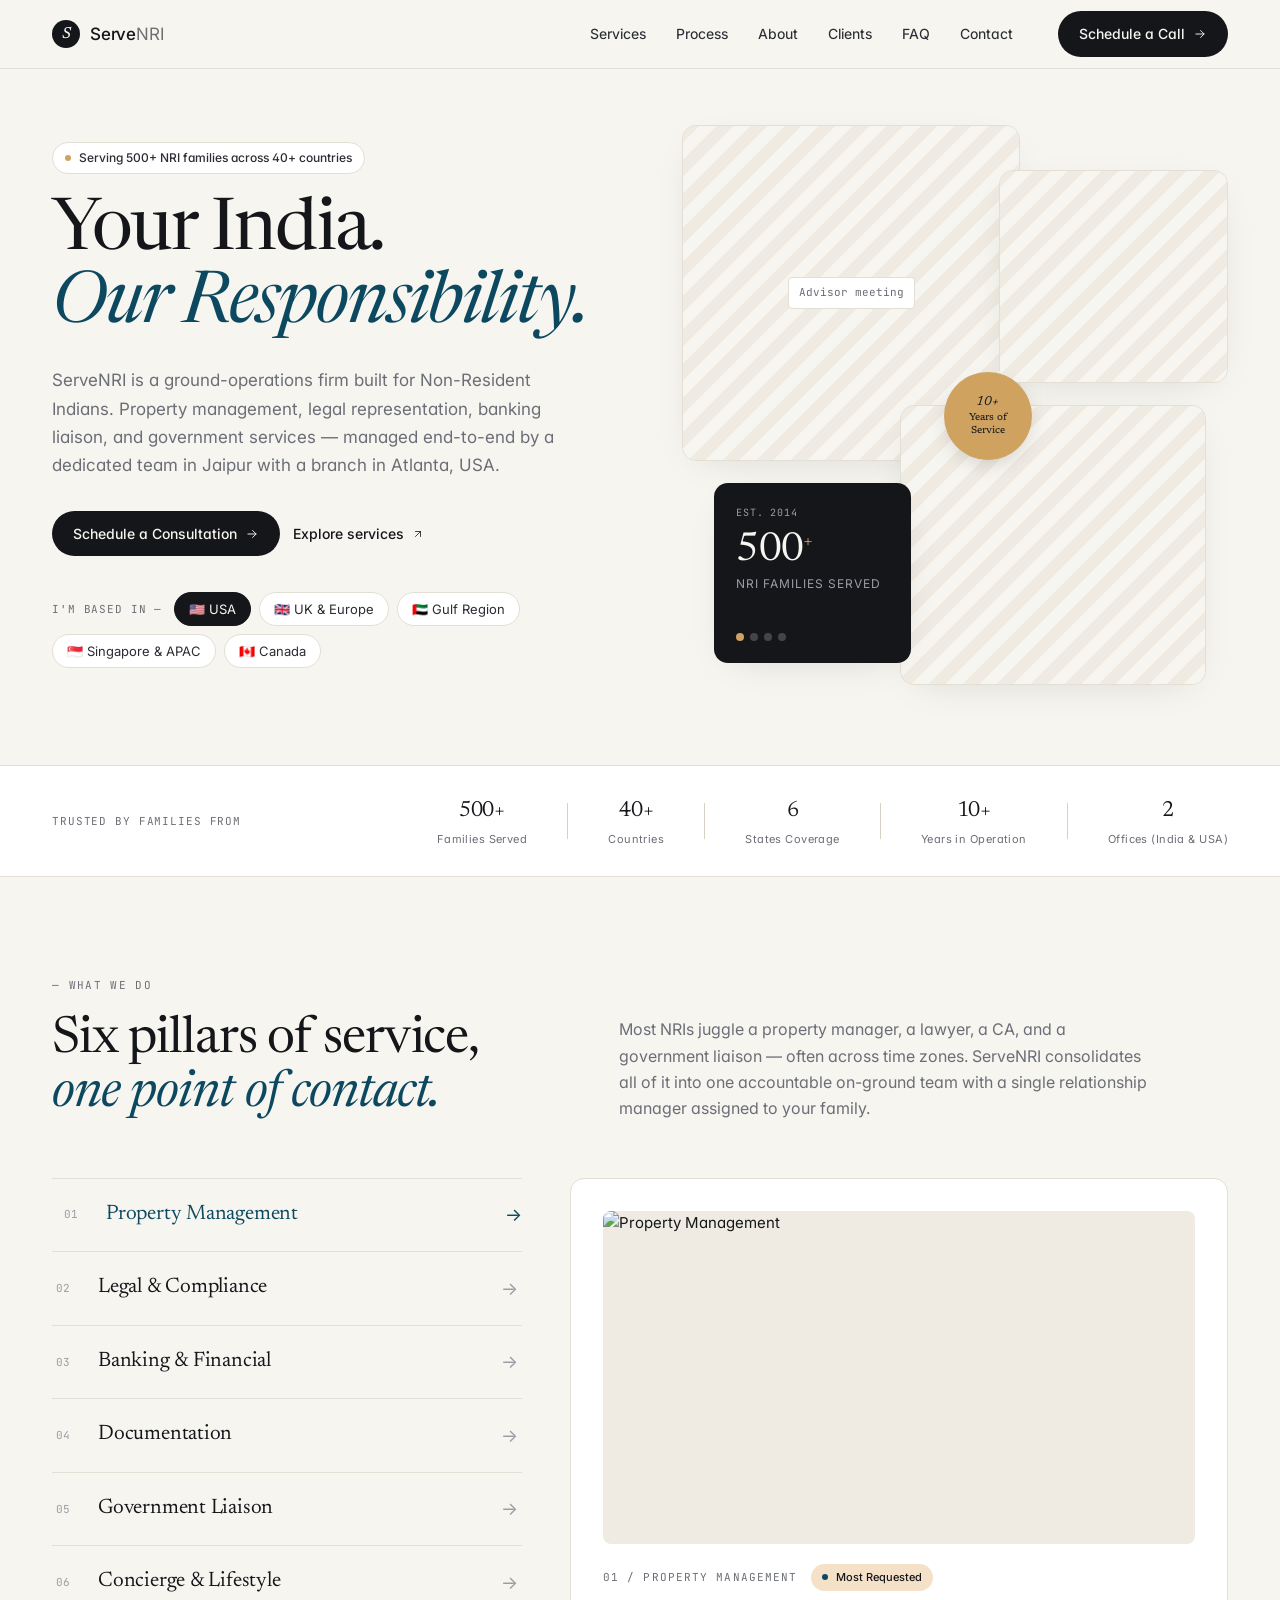
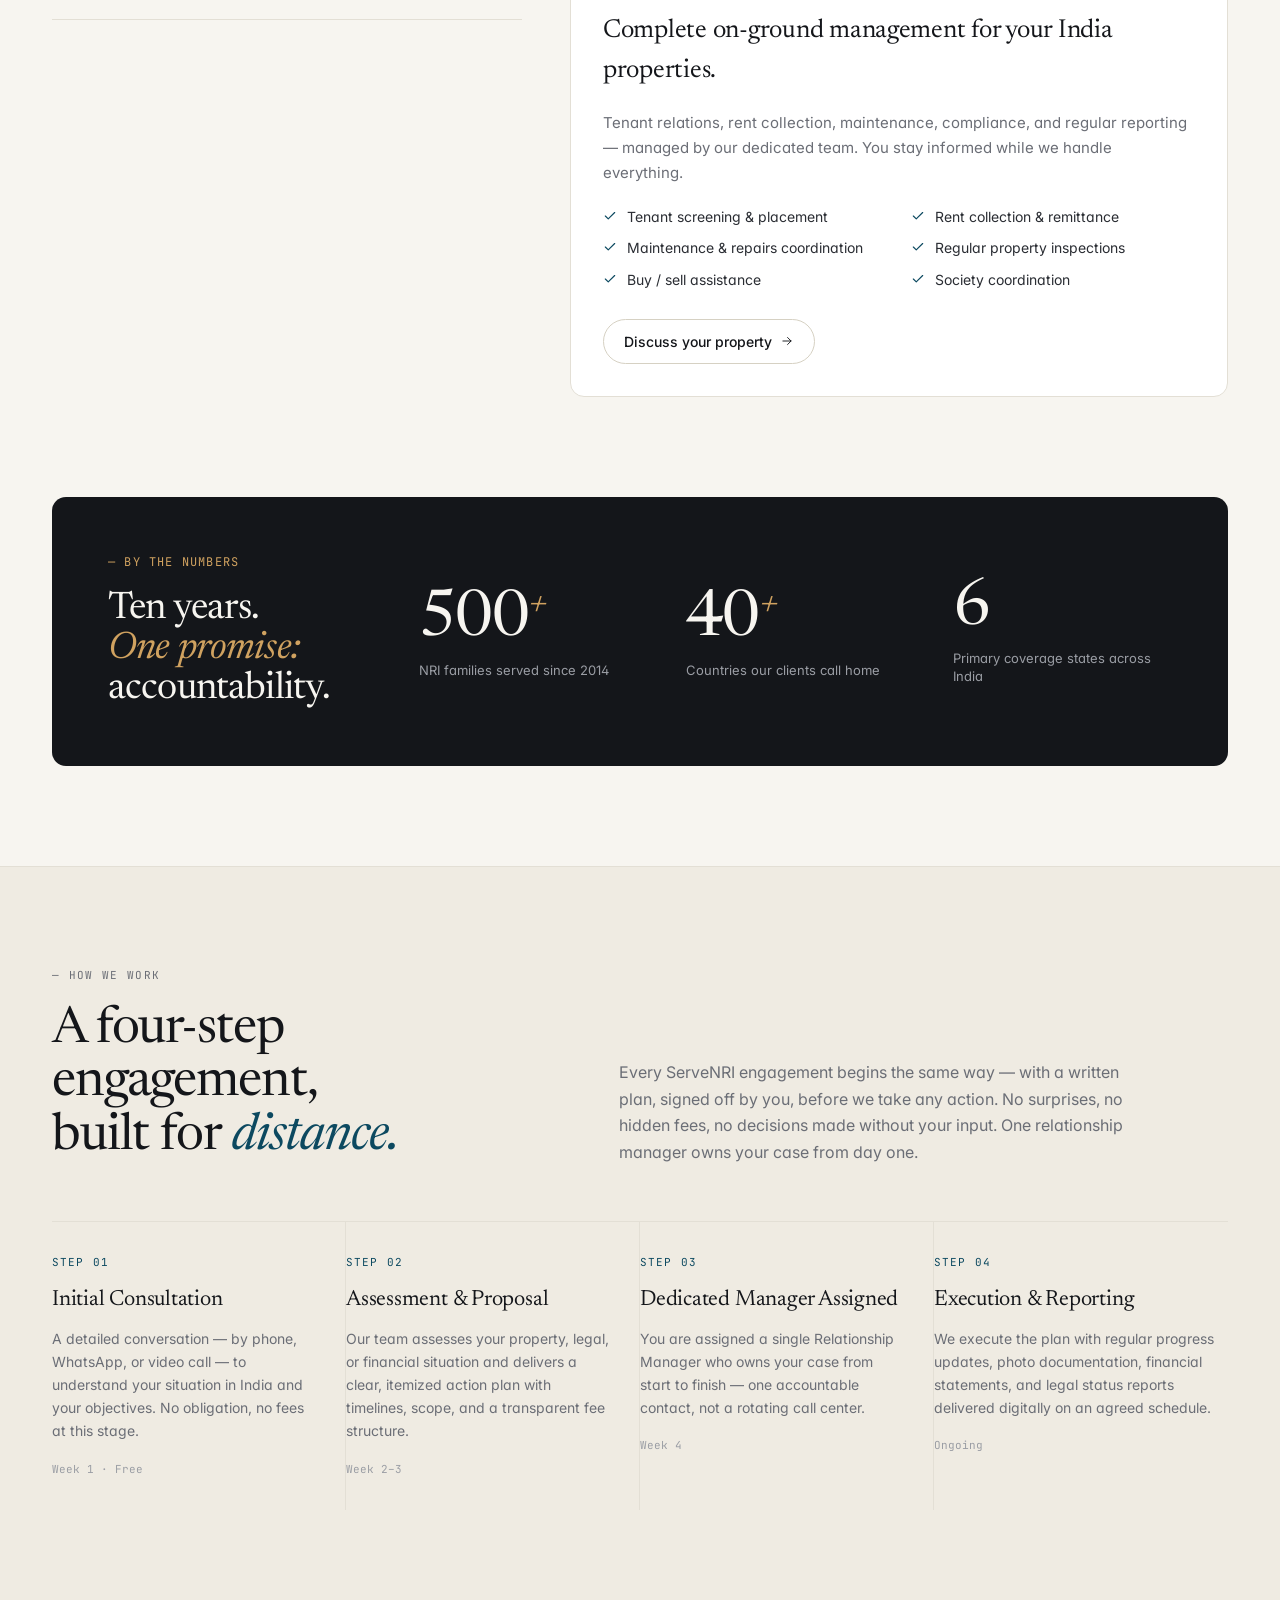
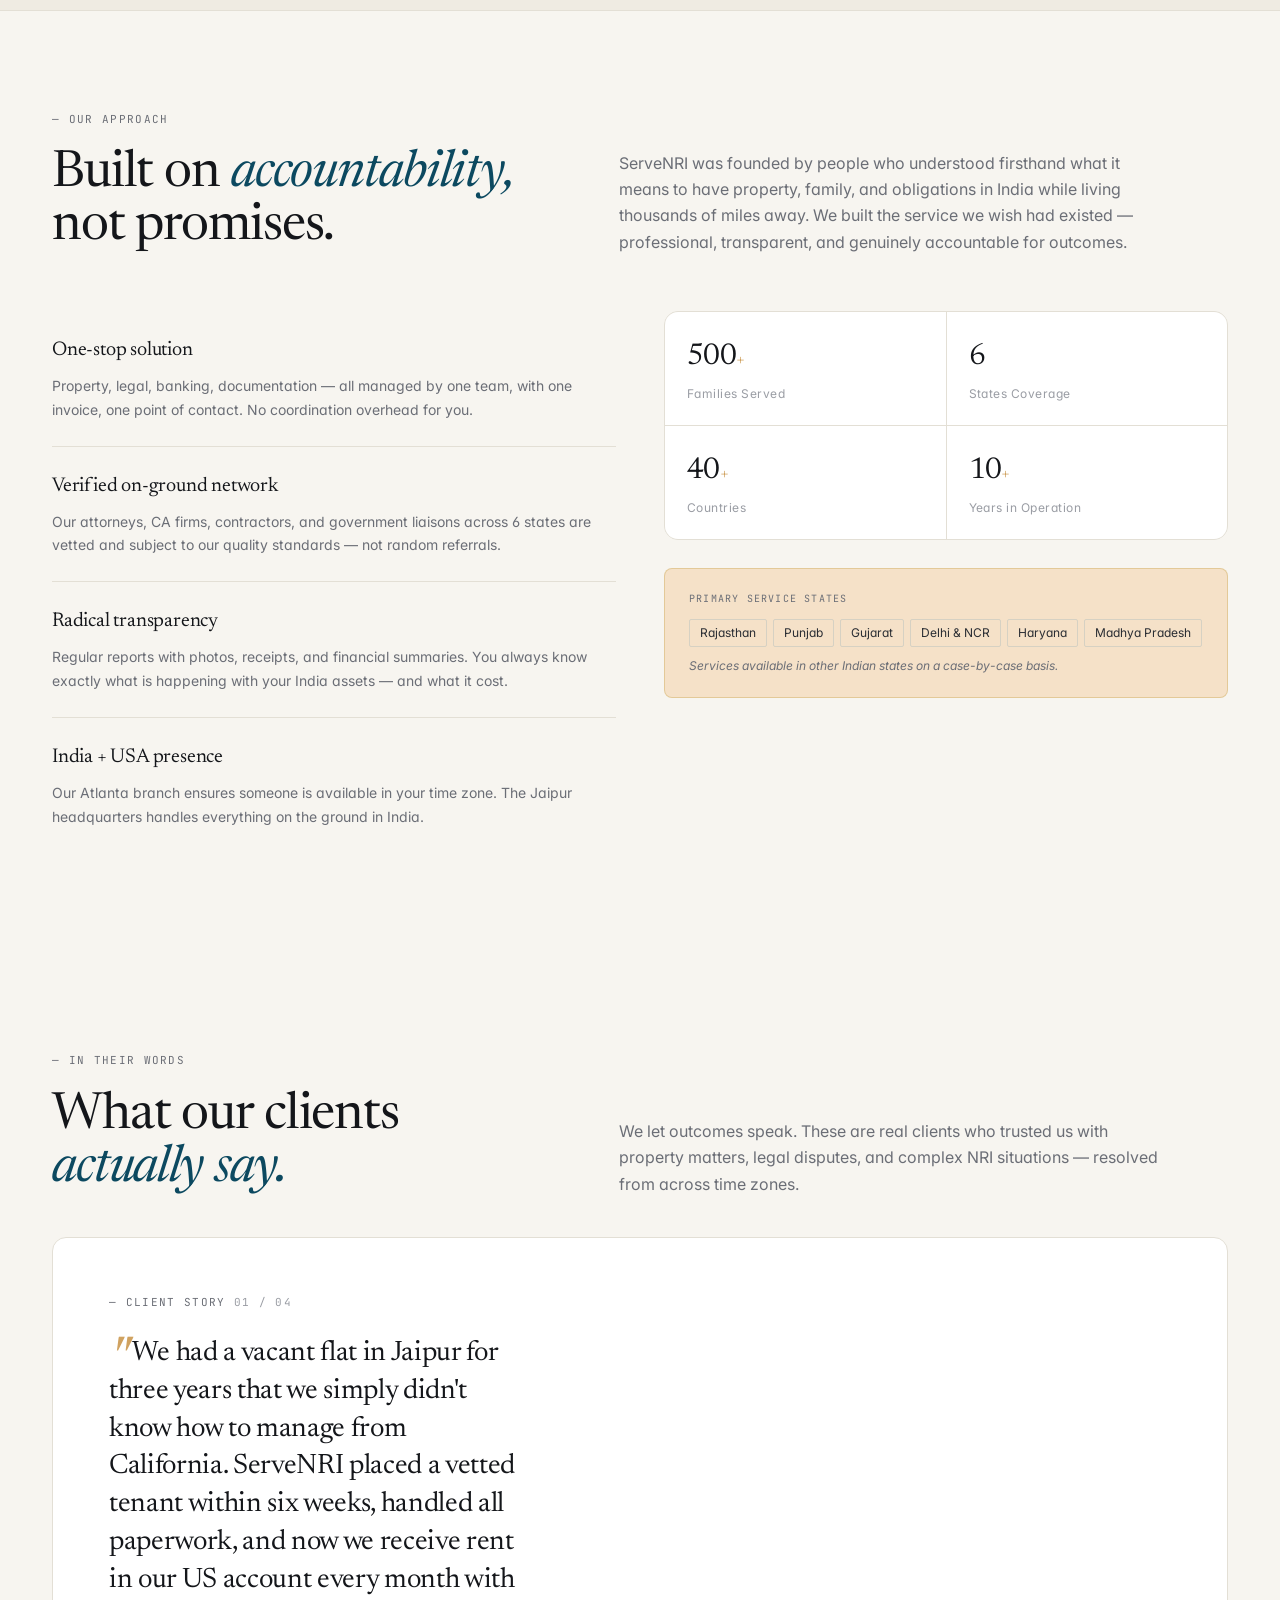
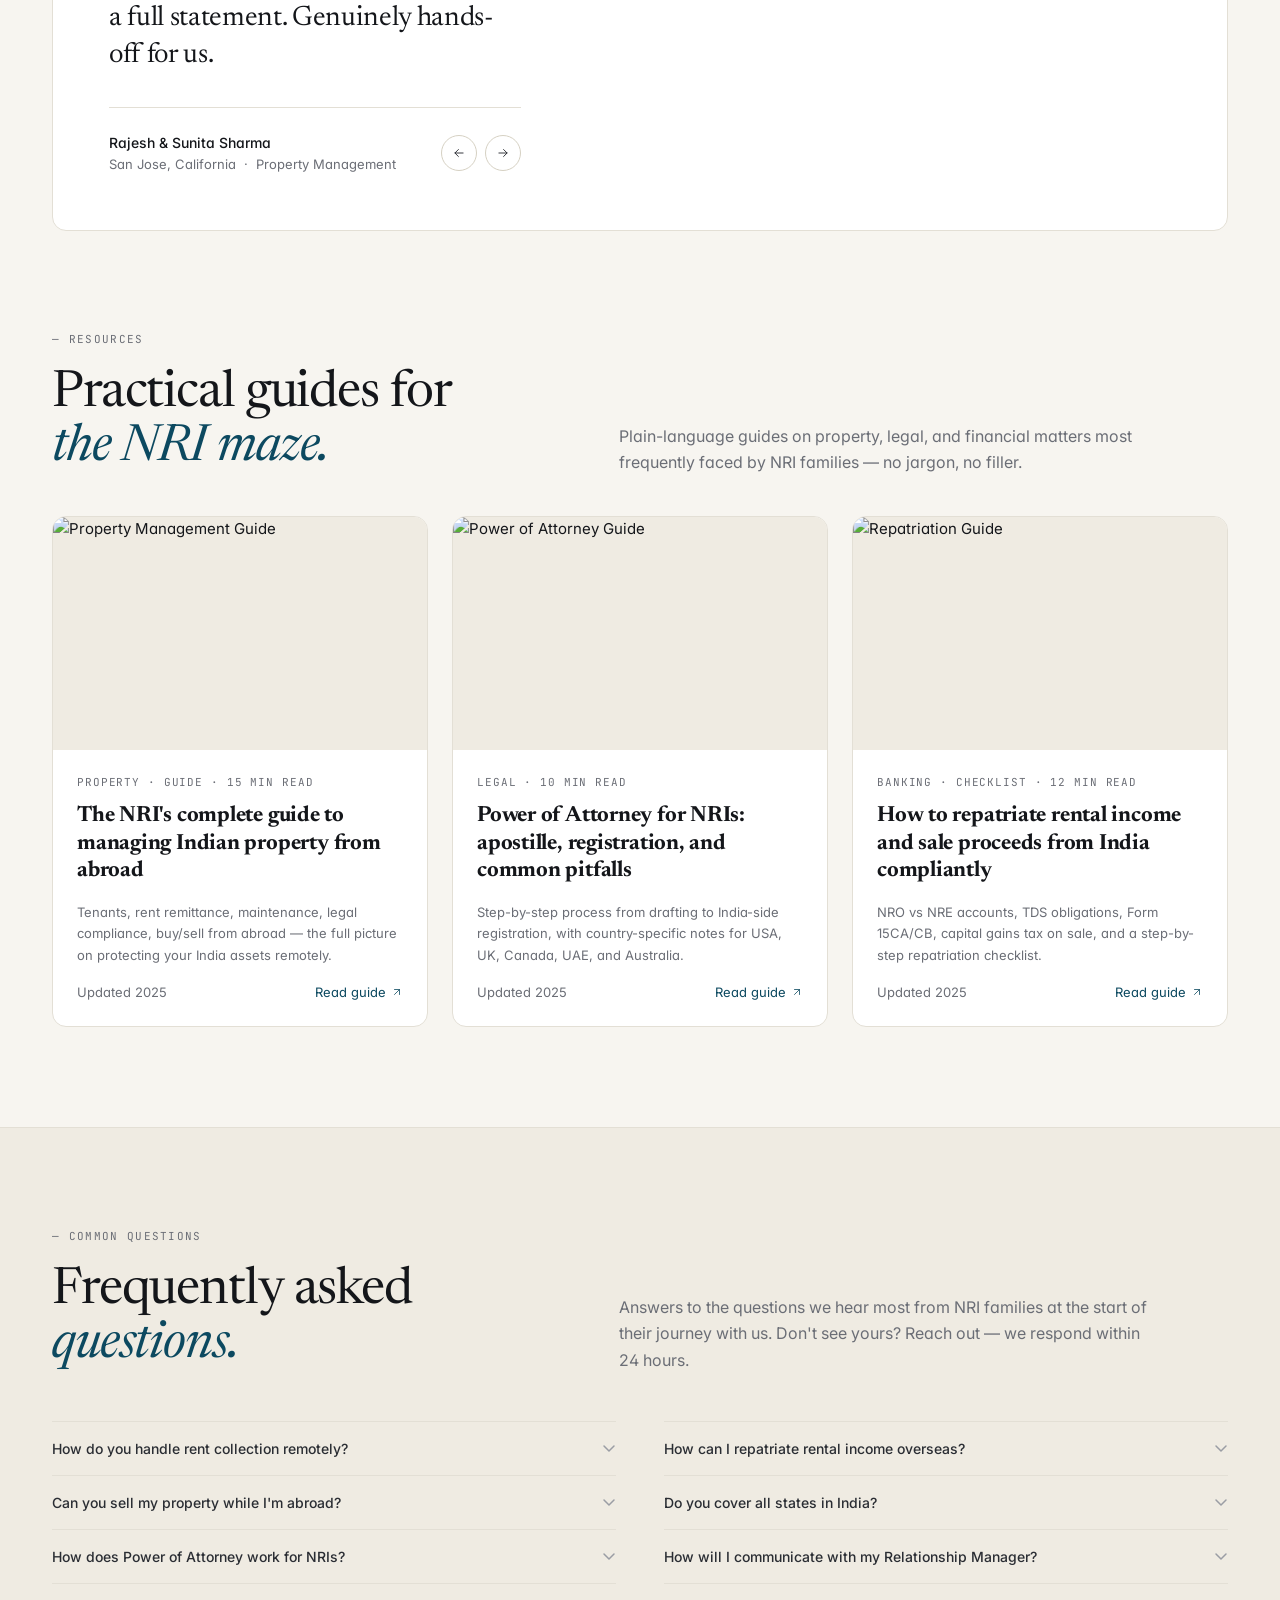
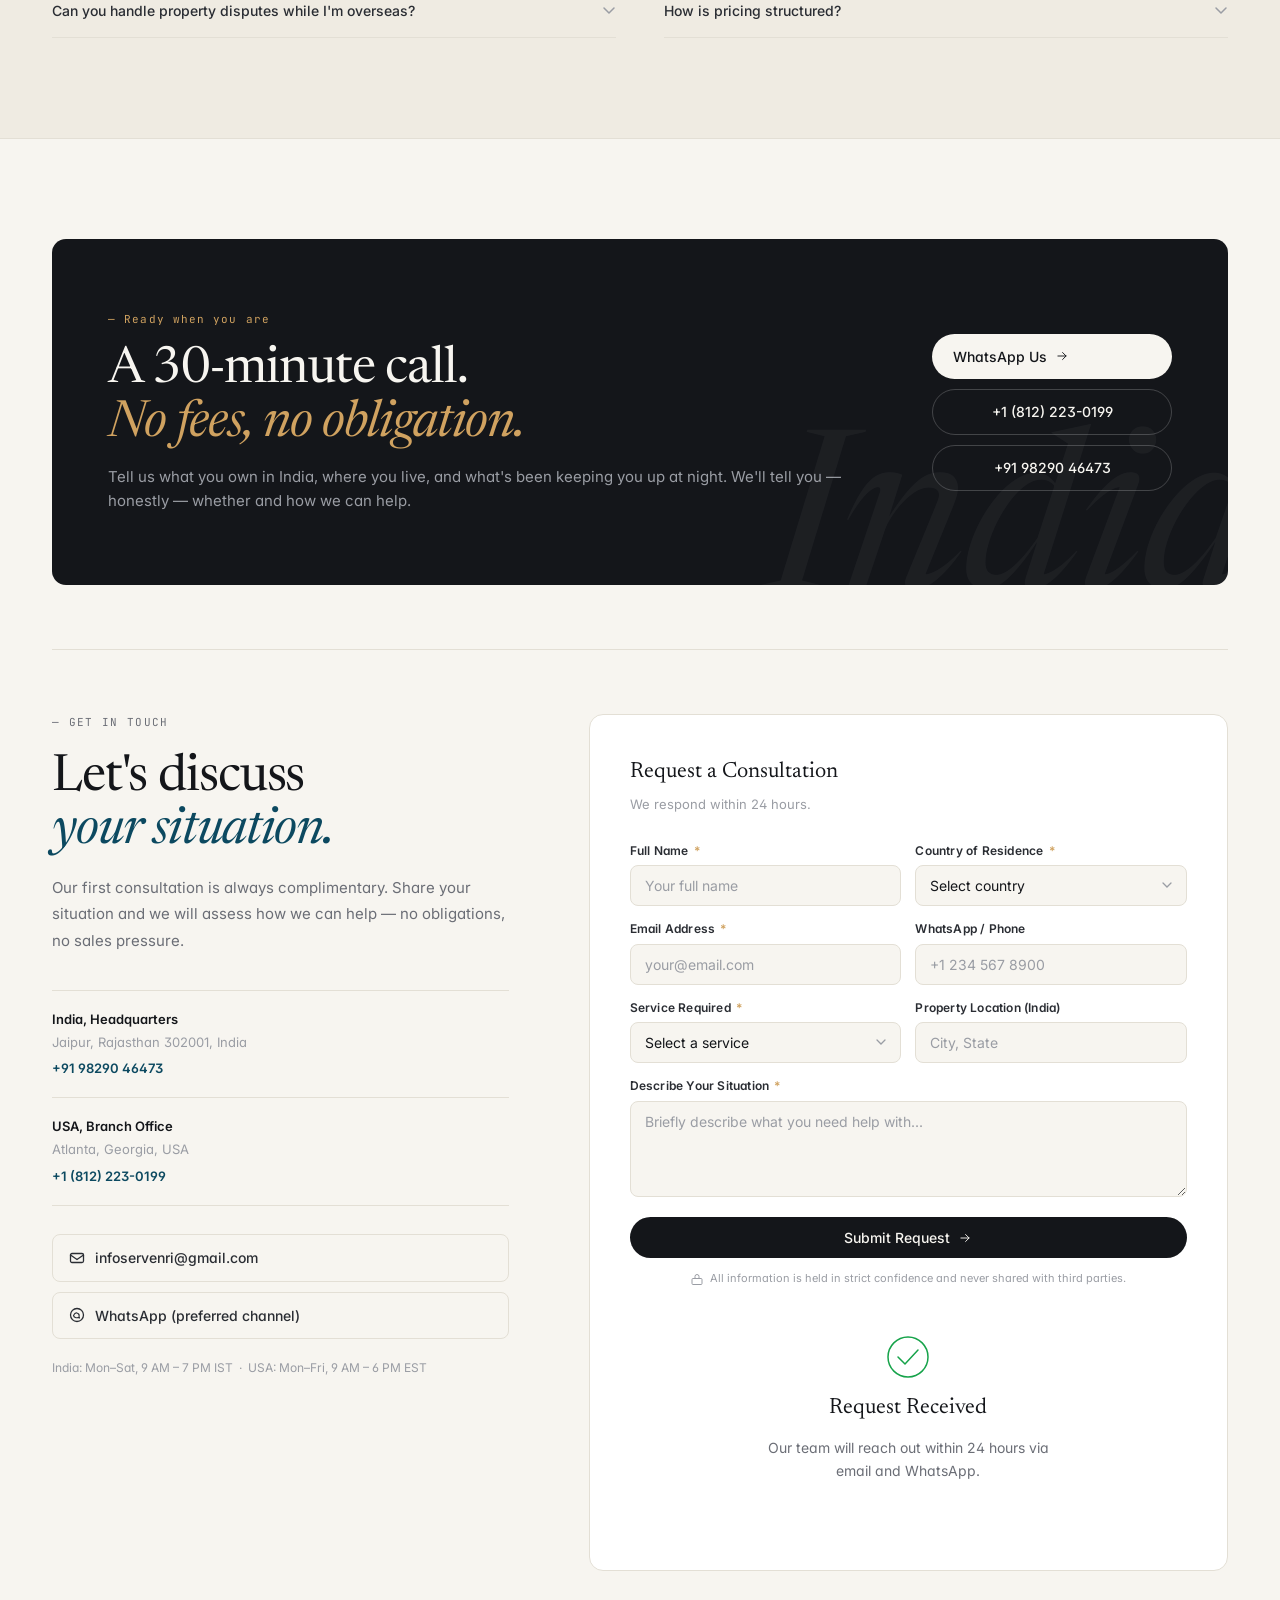
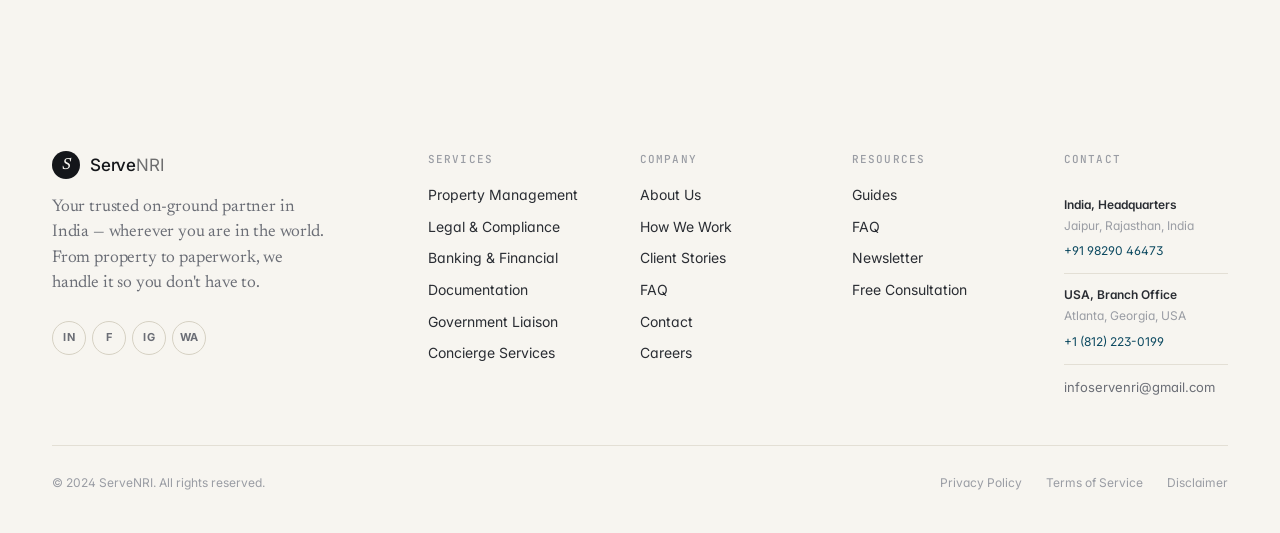
==== index.html @ e338bc4c "feat: add three full NRI resource articles with real content - Property management guide: tenants, r" ====
<!DOCTYPE html>
<html lang="en">
<head>
  <meta charset="UTF-8" />
  <meta name="viewport" content="width=device-width, initial-scale=1.0" />
  <meta name="description" content="ServeNRI: Complete property management, legal, banking, and government services for NRI families. Headquartered in Jaipur with a branch in Atlanta, USA." />
  <title>ServeNRI — India Services for NRI Families</title>
  <link rel="preconnect" href="https://fonts.googleapis.com" />
  <link rel="preconnect" href="https://fonts.gstatic.com" crossorigin />
  <link href="https://fonts.googleapis.com/css2?family=Newsreader:ital,opsz,wght@0,6..72,300;0,6..72,400;0,6..72,500;1,6..72,400&family=Inter:wght@300;400;500;600;700&family=JetBrains+Mono:wght@400;500&display=swap" rel="stylesheet" />
  <link rel="stylesheet" href="styles.css" />
</head>
<body>

<!-- ============================================================
     NAV
============================================================ -->
<nav class="nav" id="siteNav">
  <div class="shell nav-inner">
    <a href="#home" class="brand">
      <div class="brand-mark">S</div>
      <span class="brand-name">Serve<em>NRI</em></span>
    </a>

    <div class="nav-links" id="navLinks">
      <a href="#services">Services</a>
      <a href="#process">Process</a>
      <a href="#about">About</a>
      <a href="#testimonials">Clients</a>
      <a href="#faq">FAQ</a>
      <a href="#contact">Contact</a>
    </div>

    <div class="nav-cta" id="navCta">
      <a href="#contact" class="btn btn-primary">Schedule a Call
        <svg width="14" height="14" viewBox="0 0 24 24" fill="none" stroke="currentColor" stroke-width="1.6" stroke-linecap="round" stroke-linejoin="round" aria-hidden="true"><path d="M5 12h14M13 6l6 6-6 6"/></svg>
      </a>
    </div>

    <button class="nav-toggle" id="navToggle" aria-label="Open menu" aria-expanded="false">
      <span></span><span></span><span></span>
    </button>
  </div>
</nav>

<!-- ============================================================
     HERO
============================================================ -->
<section class="hero" id="home">
  <div class="shell hero-grid">

    <!-- LEFT: Copy -->
    <div>
      <span class="eyebrow">
        <span class="dot"></span>
        Serving 500+ NRI families across 40+ countries
      </span>
      <h1 class="h1">
        Your India.<br/>
        <em>Our Responsibility.</em>
      </h1>
      <p class="hero-lead">
        ServeNRI is a ground-operations firm built for Non-Resident Indians.
        Property management, legal representation, banking liaison, and government
        services — managed end-to-end by a dedicated team in Jaipur with a branch
        in Atlanta, USA.
      </p>
      <div class="hero-actions">
        <a href="#contact" class="btn btn-primary">
          Schedule a Consultation
          <svg width="14" height="14" viewBox="0 0 24 24" fill="none" stroke="currentColor" stroke-width="1.6" stroke-linecap="round" stroke-linejoin="round" aria-hidden="true"><path d="M5 12h14M13 6l6 6-6 6"/></svg>
        </a>
        <a href="#services" class="btn btn-link">
          Explore services
          <svg width="12" height="12" viewBox="0 0 24 24" fill="none" stroke="currentColor" stroke-width="1.6" stroke-linecap="round" stroke-linejoin="round" aria-hidden="true"><path d="M7 17L17 7M7 7h10v10"/></svg>
        </a>
      </div>
      <div class="hero-pills">
        <span class="mono" style="color:var(--muted); align-self:center; margin-right:4px; font-size:11px; letter-spacing:0.08em; text-transform:uppercase;">I'M BASED IN —</span>
        <button class="pill" data-active="true" data-audience="us">🇺🇸 USA</button>
        <button class="pill" data-audience="uk">🇬🇧 UK & Europe</button>
        <button class="pill" data-audience="gulf">🇦🇪 Gulf Region</button>
        <button class="pill" data-audience="sg">🇸🇬 Singapore &amp; APAC</button>
        <button class="pill" data-audience="ca">🇨🇦 Canada</button>
      </div>
    </div>

    <!-- RIGHT: Collage -->
    <div class="collage" aria-hidden="true">
      <div class="collage-card c-1">
        <img src="https://images.unsplash.com/photo-1600880292203-757bb62b4baf?w=900&q=80" alt="Advisor and client meeting" loading="lazy"
             onerror="this.style.display='none';this.nextElementSibling.style.display='grid'" />
        <div class="collage-placeholder" style="display:none"><span style="font-family:'JetBrains Mono',monospace;font-size:11px;color:var(--muted);padding:6px 10px;background:var(--paper);border-radius:4px;border:1px solid var(--line)">Advisor meeting</span></div>
      </div>
      <div class="collage-card c-2">
        <img src="https://images.unsplash.com/photo-1582407947304-fd86f028f716?w=600&q=80" alt="India property" loading="lazy"
             onerror="this.style.display='none';this.nextElementSibling.style.display='grid'" />
        <div class="collage-placeholder" style="display:none"></div>
      </div>
      <div class="collage-card c-3">
        <img src="https://images.unsplash.com/photo-1587474260584-136574528ed5?w=800&q=80" alt="Jaipur India" loading="lazy"
             onerror="this.style.display='none';this.nextElementSibling.style.display='grid'" />
        <div class="collage-placeholder" style="display:none"></div>
      </div>
      <div class="collage-card c-4">
        <div>
          <div class="mono" style="color:var(--muted-2);margin-bottom:10px;font-size:10px;letter-spacing:0.08em;text-transform:uppercase;">Est. 2014</div>
          <div class="stat-num">500<sup>+</sup></div>
          <div class="stat-label">NRI Families Served</div>
        </div>
        <div class="stat-dots">
          <div class="stat-dot" style="background:var(--gold)"></div>
          <div class="stat-dot" style="background:rgba(255,255,255,0.2)"></div>
          <div class="stat-dot" style="background:rgba(255,255,255,0.2)"></div>
          <div class="stat-dot" style="background:rgba(255,255,255,0.2)"></div>
        </div>
      </div>
      <div class="collage-badge">
        <div>
          <div style="font-style:italic;font-size:13px">10+</div>
          <div style="font-size:10px;margin-top:2px;line-height:1.3">Years of<br>Service</div>
        </div>
      </div>
    </div>

  </div>
</section>

<!-- ============================================================
     TRUST STRIP
============================================================ -->
<div class="trust-strip">
  <div class="shell trust-inner">
    <div class="trust-label">Trusted by families from</div>
    <div class="trust-items">
      <div class="trust-item">
        <span class="t-num">500+</span>
        <span class="t-desc">Families Served</span>
      </div>
      <div class="trust-sep"></div>
      <div class="trust-item">
        <span class="t-num">40+</span>
        <span class="t-desc">Countries</span>
      </div>
      <div class="trust-sep"></div>
      <div class="trust-item">
        <span class="t-num">6</span>
        <span class="t-desc">States Coverage</span>
      </div>
      <div class="trust-sep"></div>
      <div class="trust-item">
        <span class="t-num">10+</span>
        <span class="t-desc">Years in Operation</span>
      </div>
      <div class="trust-sep"></div>
      <div class="trust-item">
        <span class="t-num">2</span>
        <span class="t-desc">Offices (India &amp; USA)</span>
      </div>
    </div>
  </div>
</div>

<!-- ============================================================
     SERVICES
============================================================ -->
<section class="section" id="services">
  <div class="shell">
    <div class="section-head reveal">
      <div>
        <div class="section-eyebrow">— What we do</div>
        <h2 class="h2">Six pillars of service,<br/><em>one point of contact.</em></h2>
      </div>
      <p class="section-desc">
        Most NRIs juggle a property manager, a lawyer, a CA, and a government liaison —
        often across time zones. ServeNRI consolidates all of it into one accountable
        on-ground team with a single relationship manager assigned to your family.
      </p>
    </div>

    <div class="services-layout">
      <!-- Tab list -->
      <div class="svc-list" role="tablist" aria-label="Service categories">
        <div class="svc-row" data-active="true" data-svc="property" role="tab" tabindex="0" aria-selected="true">
          <div class="svc-row-left">
            <span class="svc-num">01</span>
            <span class="svc-name">Property Management</span>
          </div>
          <span class="svc-arrow">→</span>
        </div>
        <div class="svc-row" data-svc="legal" role="tab" tabindex="0" aria-selected="false">
          <div class="svc-row-left">
            <span class="svc-num">02</span>
            <span class="svc-name">Legal &amp; Compliance</span>
          </div>
          <span class="svc-arrow">→</span>
        </div>
        <div class="svc-row" data-svc="banking" role="tab" tabindex="0" aria-selected="false">
          <div class="svc-row-left">
            <span class="svc-num">03</span>
            <span class="svc-name">Banking &amp; Financial</span>
          </div>
          <span class="svc-arrow">→</span>
        </div>
        <div class="svc-row" data-svc="documentation" role="tab" tabindex="0" aria-selected="false">
          <div class="svc-row-left">
            <span class="svc-num">04</span>
            <span class="svc-name">Documentation</span>
          </div>
          <span class="svc-arrow">→</span>
        </div>
        <div class="svc-row" data-svc="government" role="tab" tabindex="0" aria-selected="false">
          <div class="svc-row-left">
            <span class="svc-num">05</span>
            <span class="svc-name">Government Liaison</span>
          </div>
          <span class="svc-arrow">→</span>
        </div>
        <div class="svc-row" data-svc="lifestyle" role="tab" tabindex="0" aria-selected="false">
          <div class="svc-row-left">
            <span class="svc-num">06</span>
            <span class="svc-name">Concierge &amp; Lifestyle</span>
          </div>
          <span class="svc-arrow">→</span>
        </div>
      </div>

      <!-- Detail panel -->
      <div class="svc-detail" id="svcDetail" aria-live="polite">

        <!-- 01 Property -->
        <div class="svc-panel active" data-panel="property">
          <div class="svc-detail-img">
            <img src="https://images.unsplash.com/photo-1582407947304-fd86f028f716?w=1200&q=80" alt="Property Management" loading="lazy" />
          </div>
          <div style="display:flex;align-items:center;gap:14px">
            <span class="svc-detail-tag">01 / Property Management</span>
            <span class="eyebrow" style="padding:4px 10px;font-size:11px;background:var(--gold-soft);border-color:transparent;color:var(--ink)">
              <span class="dot" style="background:var(--accent)"></span>Most Requested
            </span>
          </div>
          <h4>Complete on-ground management for your India properties.</h4>
          <p>Tenant relations, rent collection, maintenance, compliance, and regular reporting — managed by our dedicated team. You stay informed while we handle everything.</p>
          <div class="svc-checks">
            <div class="svc-check">
              <svg class="svc-check-icon" width="14" height="14" viewBox="0 0 24 24" fill="none" stroke="currentColor" stroke-width="2" stroke-linecap="round" stroke-linejoin="round"><path d="M20 6L9 17l-5-5"/></svg>
              <span>Tenant screening &amp; placement</span>
            </div>
            <div class="svc-check">
              <svg class="svc-check-icon" width="14" height="14" viewBox="0 0 24 24" fill="none" stroke="currentColor" stroke-width="2" stroke-linecap="round" stroke-linejoin="round"><path d="M20 6L9 17l-5-5"/></svg>
              <span>Rent collection &amp; remittance</span>
            </div>
            <div class="svc-check">
              <svg class="svc-check-icon" width="14" height="14" viewBox="0 0 24 24" fill="none" stroke="currentColor" stroke-width="2" stroke-linecap="round" stroke-linejoin="round"><path d="M20 6L9 17l-5-5"/></svg>
              <span>Maintenance &amp; repairs coordination</span>
            </div>
            <div class="svc-check">
              <svg class="svc-check-icon" width="14" height="14" viewBox="0 0 24 24" fill="none" stroke="currentColor" stroke-width="2" stroke-linecap="round" stroke-linejoin="round"><path d="M20 6L9 17l-5-5"/></svg>
              <span>Regular property inspections</span>
            </div>
            <div class="svc-check">
              <svg class="svc-check-icon" width="14" height="14" viewBox="0 0 24 24" fill="none" stroke="currentColor" stroke-width="2" stroke-linecap="round" stroke-linejoin="round"><path d="M20 6L9 17l-5-5"/></svg>
              <span>Buy / sell assistance</span>
            </div>
            <div class="svc-check">
              <svg class="svc-check-icon" width="14" height="14" viewBox="0 0 24 24" fill="none" stroke="currentColor" stroke-width="2" stroke-linecap="round" stroke-linejoin="round"><path d="M20 6L9 17l-5-5"/></svg>
              <span>Society coordination</span>
            </div>
          </div>
          <a href="#contact" class="btn btn-ghost" style="align-self:flex-start;margin-top:8px">
            Discuss your property
            <svg width="14" height="14" viewBox="0 0 24 24" fill="none" stroke="currentColor" stroke-width="1.6" stroke-linecap="round" stroke-linejoin="round"><path d="M5 12h14M13 6l6 6-6 6"/></svg>
          </a>
        </div>

        <!-- 02 Legal -->
        <div class="svc-panel" data-panel="legal">
          <div class="svc-detail-img">
            <img src="https://images.unsplash.com/photo-1450101499163-c8848c66ca85?w=1200&q=80" alt="Legal Services" loading="lazy" />
          </div>
          <div style="display:flex;align-items:center;gap:14px">
            <span class="svc-detail-tag">02 / Legal &amp; Compliance</span>
          </div>
          <h4>Expert legal representation across India's regulatory landscape.</h4>
          <p>Protecting your property interests, resolving disputes, and keeping you compliant while you remain abroad. Our legal team operates across all primary coverage states.</p>
          <div class="svc-checks">
            <div class="svc-check"><svg class="svc-check-icon" width="14" height="14" viewBox="0 0 24 24" fill="none" stroke="currentColor" stroke-width="2" stroke-linecap="round" stroke-linejoin="round"><path d="M20 6L9 17l-5-5"/></svg><span>Property legal verification</span></div>
            <div class="svc-check"><svg class="svc-check-icon" width="14" height="14" viewBox="0 0 24 24" fill="none" stroke="currentColor" stroke-width="2" stroke-linecap="round" stroke-linejoin="round"><path d="M20 6L9 17l-5-5"/></svg><span>Dispute resolution</span></div>
            <div class="svc-check"><svg class="svc-check-icon" width="14" height="14" viewBox="0 0 24 24" fill="none" stroke="currentColor" stroke-width="2" stroke-linecap="round" stroke-linejoin="round"><path d="M20 6L9 17l-5-5"/></svg><span>Power of attorney (draft to active)</span></div>
            <div class="svc-check"><svg class="svc-check-icon" width="14" height="14" viewBox="0 0 24 24" fill="none" stroke="currentColor" stroke-width="2" stroke-linecap="round" stroke-linejoin="round"><path d="M20 6L9 17l-5-5"/></svg><span>Legal documentation &amp; contracts</span></div>
            <div class="svc-check"><svg class="svc-check-icon" width="14" height="14" viewBox="0 0 24 24" fill="none" stroke="currentColor" stroke-width="2" stroke-linecap="round" stroke-linejoin="round"><path d="M20 6L9 17l-5-5"/></svg><span>RERA compliance</span></div>
            <div class="svc-check"><svg class="svc-check-icon" width="14" height="14" viewBox="0 0 24 24" fill="none" stroke="currentColor" stroke-width="2" stroke-linecap="round" stroke-linejoin="round"><path d="M20 6L9 17l-5-5"/></svg><span>Statutory approvals &amp; filings</span></div>
          </div>
          <a href="#contact" class="btn btn-ghost" style="align-self:flex-start;margin-top:8px">Discuss legal support <svg width="14" height="14" viewBox="0 0 24 24" fill="none" stroke="currentColor" stroke-width="1.6" stroke-linecap="round" stroke-linejoin="round"><path d="M5 12h14M13 6l6 6-6 6"/></svg></a>
        </div>

        <!-- 03 Banking -->
        <div class="svc-panel" data-panel="banking">
          <div class="svc-detail-img">
            <img src="https://images.unsplash.com/photo-1601597111158-2fceff292cdc?w=1200&q=80" alt="Banking Services" loading="lazy" />
          </div>
          <div style="display:flex;align-items:center;gap:14px">
            <span class="svc-detail-tag">03 / Banking &amp; Financial</span>
          </div>
          <h4>Bridging your overseas financial life with India's banking ecosystem.</h4>
          <p>From account management and FEMA compliance to rent remittance and tax handling — we ensure your India finances are always compliant and efficient.</p>
          <div class="svc-checks">
            <div class="svc-check"><svg class="svc-check-icon" width="14" height="14" viewBox="0 0 24 24" fill="none" stroke="currentColor" stroke-width="2" stroke-linecap="round" stroke-linejoin="round"><path d="M20 6L9 17l-5-5"/></svg><span>NRE / NRO / FCNR account support</span></div>
            <div class="svc-check"><svg class="svc-check-icon" width="14" height="14" viewBox="0 0 24 24" fill="none" stroke="currentColor" stroke-width="2" stroke-linecap="round" stroke-linejoin="round"><path d="M20 6L9 17l-5-5"/></svg><span>Account setup (no presence needed)</span></div>
            <div class="svc-check"><svg class="svc-check-icon" width="14" height="14" viewBox="0 0 24 24" fill="none" stroke="currentColor" stroke-width="2" stroke-linecap="round" stroke-linejoin="round"><path d="M20 6L9 17l-5-5"/></svg><span>Rent remittance (FEMA-compliant)</span></div>
            <div class="svc-check"><svg class="svc-check-icon" width="14" height="14" viewBox="0 0 24 24" fill="none" stroke="currentColor" stroke-width="2" stroke-linecap="round" stroke-linejoin="round"><path d="M20 6L9 17l-5-5"/></svg><span>Bill payments &amp; tax management</span></div>
            <div class="svc-check"><svg class="svc-check-icon" width="14" height="14" viewBox="0 0 24 24" fill="none" stroke="currentColor" stroke-width="2" stroke-linecap="round" stroke-linejoin="round"><path d="M20 6L9 17l-5-5"/></svg><span>Monthly financial reporting</span></div>
            <div class="svc-check"><svg class="svc-check-icon" width="14" height="14" viewBox="0 0 24 24" fill="none" stroke="currentColor" stroke-width="2" stroke-linecap="round" stroke-linejoin="round"><path d="M20 6L9 17l-5-5"/></svg><span>TDS deduction &amp; filing</span></div>
          </div>
          <a href="#contact" class="btn btn-ghost" style="align-self:flex-start;margin-top:8px">Discuss financial services <svg width="14" height="14" viewBox="0 0 24 24" fill="none" stroke="currentColor" stroke-width="1.6" stroke-linecap="round" stroke-linejoin="round"><path d="M5 12h14M13 6l6 6-6 6"/></svg></a>
        </div>

        <!-- 04 Documentation -->
        <div class="svc-panel" data-panel="documentation">
          <div class="svc-detail-img">
            <img src="https://images.unsplash.com/photo-1554224155-6726b3ff858f?w=1200&q=80" alt="Documentation" loading="lazy" />
          </div>
          <div style="display:flex;align-items:center;gap:14px">
            <span class="svc-detail-tag">04 / Documentation</span>
          </div>
          <h4>India's documentation landscape managed end to end.</h4>
          <p>A missing certificate can derail transactions worth crores. We manage the entire chain — collection, verification, processing, submission, and follow-up — without exception.</p>
          <div class="svc-checks">
            <div class="svc-check"><svg class="svc-check-icon" width="14" height="14" viewBox="0 0 24 24" fill="none" stroke="currentColor" stroke-width="2" stroke-linecap="round" stroke-linejoin="round"><path d="M20 6L9 17l-5-5"/></svg><span>Sale deeds, gift deeds, partitions</span></div>
            <div class="svc-check"><svg class="svc-check-icon" width="14" height="14" viewBox="0 0 24 24" fill="none" stroke="currentColor" stroke-width="2" stroke-linecap="round" stroke-linejoin="round"><path d="M20 6L9 17l-5-5"/></svg><span>Aadhaar, PAN, OCI/PIO assistance</span></div>
            <div class="svc-check"><svg class="svc-check-icon" width="14" height="14" viewBox="0 0 24 24" fill="none" stroke="currentColor" stroke-width="2" stroke-linecap="round" stroke-linejoin="round"><path d="M20 6L9 17l-5-5"/></svg><span>Mutation &amp; khata applications</span></div>
            <div class="svc-check"><svg class="svc-check-icon" width="14" height="14" viewBox="0 0 24 24" fill="none" stroke="currentColor" stroke-width="2" stroke-linecap="round" stroke-linejoin="round"><path d="M20 6L9 17l-5-5"/></svg><span>Sub-Registrar registration</span></div>
            <div class="svc-check"><svg class="svc-check-icon" width="14" height="14" viewBox="0 0 24 24" fill="none" stroke="currentColor" stroke-width="2" stroke-linecap="round" stroke-linejoin="round"><path d="M20 6L9 17l-5-5"/></svg><span>Stamp duty management</span></div>
            <div class="svc-check"><svg class="svc-check-icon" width="14" height="14" viewBox="0 0 24 24" fill="none" stroke="currentColor" stroke-width="2" stroke-linecap="round" stroke-linejoin="round"><path d="M20 6L9 17l-5-5"/></svg><span>Court document processing</span></div>
          </div>
          <a href="#contact" class="btn btn-ghost" style="align-self:flex-start;margin-top:8px">Discuss documentation <svg width="14" height="14" viewBox="0 0 24 24" fill="none" stroke="currentColor" stroke-width="1.6" stroke-linecap="round" stroke-linejoin="round"><path d="M5 12h14M13 6l6 6-6 6"/></svg></a>
        </div>

        <!-- 05 Government -->
        <div class="svc-panel" data-panel="government">
          <div class="svc-detail-img">
            <img src="https://images.unsplash.com/photo-1568605117036-5fe5e7bab0b7?w=1200&q=80" alt="Government Liaison" loading="lazy" />
          </div>
          <div style="display:flex;align-items:center;gap:14px">
            <span class="svc-detail-tag">05 / Government Liaison</span>
          </div>
          <h4>We navigate India's government offices so you don't have to.</h4>
          <p>Regulatory bodies and administrative processes managed on your behalf — so bureaucracy never becomes your problem to solve from abroad.</p>
          <div class="svc-checks">
            <div class="svc-check"><svg class="svc-check-icon" width="14" height="14" viewBox="0 0 24 24" fill="none" stroke="currentColor" stroke-width="2" stroke-linecap="round" stroke-linejoin="round"><path d="M20 6L9 17l-5-5"/></svg><span>Building approvals &amp; licenses</span></div>
            <div class="svc-check"><svg class="svc-check-icon" width="14" height="14" viewBox="0 0 24 24" fill="none" stroke="currentColor" stroke-width="2" stroke-linecap="round" stroke-linejoin="round"><path d="M20 6L9 17l-5-5"/></svg><span>Municipal corporation liaison</span></div>
            <div class="svc-check"><svg class="svc-check-icon" width="14" height="14" viewBox="0 0 24 24" fill="none" stroke="currentColor" stroke-width="2" stroke-linecap="round" stroke-linejoin="round"><path d="M20 6L9 17l-5-5"/></svg><span>Revenue &amp; panchayat offices</span></div>
            <div class="svc-check"><svg class="svc-check-icon" width="14" height="14" viewBox="0 0 24 24" fill="none" stroke="currentColor" stroke-width="2" stroke-linecap="round" stroke-linejoin="round"><path d="M20 6L9 17l-5-5"/></svg><span>Utility connections &amp; transfers</span></div>
            <div class="svc-check"><svg class="svc-check-icon" width="14" height="14" viewBox="0 0 24 24" fill="none" stroke="currentColor" stroke-width="2" stroke-linecap="round" stroke-linejoin="round"><path d="M20 6L9 17l-5-5"/></svg><span>Authorized representation (PoA)</span></div>
            <div class="svc-check"><svg class="svc-check-icon" width="14" height="14" viewBox="0 0 24 24" fill="none" stroke="currentColor" stroke-width="2" stroke-linecap="round" stroke-linejoin="round"><path d="M20 6L9 17l-5-5"/></svg><span>Land-use conversion &amp; permissions</span></div>
          </div>
          <a href="#contact" class="btn btn-ghost" style="align-self:flex-start;margin-top:8px">Discuss government services <svg width="14" height="14" viewBox="0 0 24 24" fill="none" stroke="currentColor" stroke-width="1.6" stroke-linecap="round" stroke-linejoin="round"><path d="M5 12h14M13 6l6 6-6 6"/></svg></a>
        </div>

        <!-- 06 Lifestyle -->
        <div class="svc-panel" data-panel="lifestyle">
          <div class="svc-detail-img">
            <img src="https://images.unsplash.com/photo-1484627147104-f5197bcd6651?w=1200&q=80" alt="Concierge Services" loading="lazy" />
          </div>
          <div style="display:flex;align-items:center;gap:14px">
            <span class="svc-detail-tag">06 / Concierge &amp; Lifestyle</span>
          </div>
          <h4>Personalized support for every aspect of your India connection.</h4>
          <p>Beyond the core services — bespoke support at whatever scale the situation demands, from relocation logistics to emergency response around the clock.</p>
          <div class="svc-checks">
            <div class="svc-check"><svg class="svc-check-icon" width="14" height="14" viewBox="0 0 24 24" fill="none" stroke="currentColor" stroke-width="2" stroke-linecap="round" stroke-linejoin="round"><path d="M20 6L9 17l-5-5"/></svg><span>Relocation assistance</span></div>
            <div class="svc-check"><svg class="svc-check-icon" width="14" height="14" viewBox="0 0 24 24" fill="none" stroke="currentColor" stroke-width="2" stroke-linecap="round" stroke-linejoin="round"><path d="M20 6L9 17l-5-5"/></svg><span>Property setup &amp; furnishing</span></div>
            <div class="svc-check"><svg class="svc-check-icon" width="14" height="14" viewBox="0 0 24 24" fill="none" stroke="currentColor" stroke-width="2" stroke-linecap="round" stroke-linejoin="round"><path d="M20 6L9 17l-5-5"/></svg><span>Emergency support (24/7)</span></div>
            <div class="svc-check"><svg class="svc-check-icon" width="14" height="14" viewBox="0 0 24 24" fill="none" stroke="currentColor" stroke-width="2" stroke-linecap="round" stroke-linejoin="round"><path d="M20 6L9 17l-5-5"/></svg><span>Custom advisory for complex cases</span></div>
            <div class="svc-check"><svg class="svc-check-icon" width="14" height="14" viewBox="0 0 24 24" fill="none" stroke="currentColor" stroke-width="2" stroke-linecap="round" stroke-linejoin="round"><path d="M20 6L9 17l-5-5"/></svg><span>Family support coordination</span></div>
            <div class="svc-check"><svg class="svc-check-icon" width="14" height="14" viewBox="0 0 24 24" fill="none" stroke="currentColor" stroke-width="2" stroke-linecap="round" stroke-linejoin="round"><path d="M20 6L9 17l-5-5"/></svg><span>Travel &amp; logistics assistance</span></div>
          </div>
          <a href="#contact" class="btn btn-ghost" style="align-self:flex-start;margin-top:8px">Discuss your situation <svg width="14" height="14" viewBox="0 0 24 24" fill="none" stroke="currentColor" stroke-width="1.6" stroke-linecap="round" stroke-linejoin="round"><path d="M5 12h14M13 6l6 6-6 6"/></svg></a>
        </div>

      </div><!-- /svc-detail -->
    </div><!-- /services-layout -->
  </div>
</section>

<!-- ============================================================
     STATS BAND
============================================================ -->
<section class="section" style="padding-top:0">
  <div class="shell">
    <div class="stats-band reveal">
      <div>
        <span class="mono" style="letter-spacing:0.1em">— BY THE NUMBERS</span>
        <h2 class="h2" style="font-size:38px">
          Ten years.<br/><em>One promise:</em><br/>accountability.
        </h2>
      </div>
      <div class="stat-block">
        <div class="num">500<em>+</em></div>
        <div class="label">NRI families served since 2014</div>
      </div>
      <div class="stat-block">
        <div class="num">40<em>+</em></div>
        <div class="label">Countries our clients call home</div>
      </div>
      <div class="stat-block">
        <div class="num">6</div>
        <div class="label">Primary coverage states across India</div>
      </div>
    </div>
  </div>
</section>

<!-- ============================================================
     PROCESS / APPROACH
============================================================ -->
<section class="section" id="process" style="background:var(--bg-2);border-top:1px solid var(--line);border-bottom:1px solid var(--line)">
  <div class="shell">
    <div class="section-head reveal">
      <div>
        <div class="section-eyebrow">— How we work</div>
        <h2 class="h2">A four-step engagement,<br/>built for <em>distance.</em></h2>
      </div>
      <p class="section-desc">
        Every ServeNRI engagement begins the same way — with a written plan, signed off by you,
        before we take any action. No surprises, no hidden fees, no decisions made without your input.
        One relationship manager owns your case from day one.
      </p>
    </div>

    <div class="process-grid">
      <div class="process-step reveal">
        <div class="step-num">STEP 01</div>
        <h4>Initial Consultation</h4>
        <p>A detailed conversation — by phone, WhatsApp, or video call — to understand your situation in India and your objectives. No obligation, no fees at this stage.</p>
        <div class="step-meta">Week 1 · Free</div>
      </div>
      <div class="process-step reveal d1">
        <div class="step-num">STEP 02</div>
        <h4>Assessment &amp; Proposal</h4>
        <p>Our team assesses your property, legal, or financial situation and delivers a clear, itemized action plan with timelines, scope, and a transparent fee structure.</p>
        <div class="step-meta">Week 2–3</div>
      </div>
      <div class="process-step reveal d2">
        <div class="step-num">STEP 03</div>
        <h4>Dedicated Manager Assigned</h4>
        <p>You are assigned a single Relationship Manager who owns your case from start to finish — one accountable contact, not a rotating call center.</p>
        <div class="step-meta">Week 4</div>
      </div>
      <div class="process-step reveal d3">
        <div class="step-num">STEP 04</div>
        <h4>Execution &amp; Reporting</h4>
        <p>We execute the plan with regular progress updates, photo documentation, financial statements, and legal status reports delivered digitally on an agreed schedule.</p>
        <div class="step-meta">Ongoing</div>
      </div>
    </div>
  </div>
</section>

<!-- ============================================================
     ABOUT (Why ServeNRI)
============================================================ -->
<section class="section" id="about">
  <div class="shell">
    <div class="section-head reveal">
      <div>
        <div class="section-eyebrow">— Our approach</div>
        <h2 class="h2">Built on <em>accountability,</em><br/>not promises.</h2>
      </div>
      <p class="section-desc">
        ServeNRI was founded by people who understood firsthand what it means to have property,
        family, and obligations in India while living thousands of miles away. We built the
        service we wish had existed — professional, transparent, and genuinely accountable
        for outcomes.
      </p>
    </div>

    <div style="display:grid;grid-template-columns:1fr 1fr;gap:48px;align-items:start" class="about-inner">
      <div style="display:flex;flex-direction:column;gap:0">
        <div class="diff-item reveal" style="padding:24px 0;border-bottom:1px solid var(--line)">
          <h4 style="font-family:'Newsreader',serif;font-weight:400;font-size:20px;margin-bottom:8px;letter-spacing:-0.01em">One-stop solution</h4>
          <p style="color:var(--muted);font-size:14px;line-height:1.7">Property, legal, banking, documentation — all managed by one team, with one invoice, one point of contact. No coordination overhead for you.</p>
        </div>
        <div class="diff-item reveal d1" style="padding:24px 0;border-bottom:1px solid var(--line)">
          <h4 style="font-family:'Newsreader',serif;font-weight:400;font-size:20px;margin-bottom:8px;letter-spacing:-0.01em">Verified on-ground network</h4>
          <p style="color:var(--muted);font-size:14px;line-height:1.7">Our attorneys, CA firms, contractors, and government liaisons across 6 states are vetted and subject to our quality standards — not random referrals.</p>
        </div>
        <div class="diff-item reveal d2" style="padding:24px 0;border-bottom:1px solid var(--line)">
          <h4 style="font-family:'Newsreader',serif;font-weight:400;font-size:20px;margin-bottom:8px;letter-spacing:-0.01em">Radical transparency</h4>
          <p style="color:var(--muted);font-size:14px;line-height:1.7">Regular reports with photos, receipts, and financial summaries. You always know exactly what is happening with your India assets — and what it cost.</p>
        </div>
        <div class="diff-item reveal d3" style="padding:24px 0">
          <h4 style="font-family:'Newsreader',serif;font-weight:400;font-size:20px;margin-bottom:8px;letter-spacing:-0.01em">India + USA presence</h4>
          <p style="color:var(--muted);font-size:14px;line-height:1.7">Our Atlanta branch ensures someone is available in your time zone. The Jaipur headquarters handles everything on the ground in India.</p>
        </div>
      </div>

      <div>
        <div style="display:grid;grid-template-columns:1fr 1fr;gap:1px;background:var(--line);border:1px solid var(--line);border-radius:var(--radius);overflow:hidden;margin-bottom:28px" class="reveal">
          <div style="padding:22px;background:var(--paper)">
            <div style="font-family:'Newsreader',serif;font-size:30px;letter-spacing:-0.02em;color:var(--ink)">500<span style="color:var(--gold);font-size:18px">+</span></div>
            <div style="font-size:12px;color:var(--muted-2);margin-top:4px;letter-spacing:0.04em">Families Served</div>
          </div>
          <div style="padding:22px;background:var(--paper)">
            <div style="font-family:'Newsreader',serif;font-size:30px;letter-spacing:-0.02em;color:var(--ink)">6</div>
            <div style="font-size:12px;color:var(--muted-2);margin-top:4px;letter-spacing:0.04em">States Coverage</div>
          </div>
          <div style="padding:22px;background:var(--paper)">
            <div style="font-family:'Newsreader',serif;font-size:30px;letter-spacing:-0.02em;color:var(--ink)">40<span style="color:var(--gold);font-size:18px">+</span></div>
            <div style="font-size:12px;color:var(--muted-2);margin-top:4px;letter-spacing:0.04em">Countries</div>
          </div>
          <div style="padding:22px;background:var(--paper)">
            <div style="font-family:'Newsreader',serif;font-size:30px;letter-spacing:-0.02em;color:var(--ink)">10<span style="color:var(--gold);font-size:18px">+</span></div>
            <div style="font-size:12px;color:var(--muted-2);margin-top:4px;letter-spacing:0.04em">Years in Operation</div>
          </div>
        </div>

        <div style="padding:22px 24px;border:1px solid rgba(184,146,42,0.3);border-radius:var(--radius-sm);background:var(--gold-soft)" class="reveal">
          <div style="font-family:'JetBrains Mono',monospace;font-size:10px;letter-spacing:0.12em;text-transform:uppercase;color:var(--muted);margin-bottom:12px">Primary Service States</div>
          <div style="display:flex;flex-wrap:wrap;gap:6px;margin-bottom:10px">
            <span style="padding:4px 10px;border:1px solid var(--line-2);border-radius:2px;font-size:12px;color:var(--ink-2)">Rajasthan</span>
            <span style="padding:4px 10px;border:1px solid var(--line-2);border-radius:2px;font-size:12px;color:var(--ink-2)">Punjab</span>
            <span style="padding:4px 10px;border:1px solid var(--line-2);border-radius:2px;font-size:12px;color:var(--ink-2)">Gujarat</span>
            <span style="padding:4px 10px;border:1px solid var(--line-2);border-radius:2px;font-size:12px;color:var(--ink-2)">Delhi &amp; NCR</span>
            <span style="padding:4px 10px;border:1px solid var(--line-2);border-radius:2px;font-size:12px;color:var(--ink-2)">Haryana</span>
            <span style="padding:4px 10px;border:1px solid var(--line-2);border-radius:2px;font-size:12px;color:var(--ink-2)">Madhya Pradesh</span>
          </div>
          <p style="font-size:12px;color:var(--muted);font-style:italic;line-height:1.5">Services available in other Indian states on a case-by-case basis.</p>
        </div>
      </div>
    </div>
  </div>
</section>

<!-- ============================================================
     TESTIMONIALS
============================================================ -->
<section class="section" id="testimonials">
  <div class="shell">
    <div class="section-head reveal" style="margin-bottom:40px">
      <div>
        <div class="section-eyebrow">— In their words</div>
        <h2 class="h2">What our clients<br/><em>actually say.</em></h2>
      </div>
      <p class="section-desc">
        We let outcomes speak. These are real clients who trusted us with property matters, legal
        disputes, and complex NRI situations — resolved from across time zones.
      </p>
    </div>

    <div class="testimonial-wrap" id="testimonialWrap">
      <!-- Quote column -->
      <div>
        <div class="section-eyebrow" style="margin-bottom:24px">— Client story <span id="testiCounter" style="color:var(--muted-2)">01 / 04</span></div>

        <div id="testiItems">
          <div class="testi-item active" data-idx="0">
            <p class="testi-quote"><span class="open-q">"</span>We had a vacant flat in Jaipur for three years that we simply didn't know how to manage from California. ServeNRI placed a vetted tenant within six weeks, handled all paperwork, and now we receive rent in our US account every month with a full statement. Genuinely hands-off for us.</p>
            <div class="testi-meta">
              <div>
                <div class="testi-name">Rajesh &amp; Sunita Sharma</div>
                <div class="testi-role">San Jose, California &nbsp;·&nbsp; Property Management</div>
              </div>
              <div class="testi-nav">
                <button class="testi-arrow" id="testiPrev" aria-label="Previous testimonial">
                  <svg width="14" height="14" viewBox="0 0 24 24" fill="none" stroke="currentColor" stroke-width="1.6" stroke-linecap="round" stroke-linejoin="round"><path d="M19 12H5M11 18l-6-6 6-6"/></svg>
                </button>
                <button class="testi-arrow" id="testiNext" aria-label="Next testimonial">
                  <svg width="14" height="14" viewBox="0 0 24 24" fill="none" stroke="currentColor" stroke-width="1.6" stroke-linecap="round" stroke-linejoin="round"><path d="M5 12h14M13 6l6 6-6 6"/></svg>
                </button>
              </div>
            </div>
          </div>

          <div class="testi-item" data-idx="1">
            <p class="testi-quote"><span class="open-q">"</span>An encroachment dispute on my father's property in Punjab had been unresolved for two years — we'd tried and failed with local contacts. ServeNRI's legal team resolved it in under four months. Their established relationships with local authorities made all the difference.</p>
            <div class="testi-meta">
              <div>
                <div class="testi-name">Amarjit Kaur</div>
                <div class="testi-role">Toronto, Canada &nbsp;·&nbsp; Legal Services</div>
              </div>
              <div class="testi-nav">
                <button class="testi-arrow" aria-label="Previous" onclick="testimonialPrev()">
                  <svg width="14" height="14" viewBox="0 0 24 24" fill="none" stroke="currentColor" stroke-width="1.6" stroke-linecap="round" stroke-linejoin="round"><path d="M19 12H5M11 18l-6-6 6-6"/></svg>
                </button>
                <button class="testi-arrow" aria-label="Next" onclick="testimonialNext()">
                  <svg width="14" height="14" viewBox="0 0 24 24" fill="none" stroke="currentColor" stroke-width="1.6" stroke-linecap="round" stroke-linejoin="round"><path d="M5 12h14M13 6l6 6-6 6"/></svg>
                </button>
              </div>
            </div>
          </div>

          <div class="testi-item" data-idx="2">
            <p class="testi-quote"><span class="open-q">"</span>Selling our ancestral home in Rajasthan from Dubai was something I had dreaded for years. ServeNRI managed the valuation, found the buyer, handled all documentation and registration. I flew in only to execute the final sale deed. The process was remarkably smooth.</p>
            <div class="testi-meta">
              <div>
                <div class="testi-name">Priya &amp; Manish Gupta</div>
                <div class="testi-role">Dubai, UAE &nbsp;·&nbsp; Property Sale</div>
              </div>
              <div class="testi-nav">
                <button class="testi-arrow" aria-label="Previous" onclick="testimonialPrev()">
                  <svg width="14" height="14" viewBox="0 0 24 24" fill="none" stroke="currentColor" stroke-width="1.6" stroke-linecap="round" stroke-linejoin="round"><path d="M19 12H5M11 18l-6-6 6-6"/></svg>
                </button>
                <button class="testi-arrow" aria-label="Next" onclick="testimonialNext()">
                  <svg width="14" height="14" viewBox="0 0 24 24" fill="none" stroke="currentColor" stroke-width="1.6" stroke-linecap="round" stroke-linejoin="round"><path d="M5 12h14M13 6l6 6-6 6"/></svg>
                </button>
              </div>
            </div>
          </div>

          <div class="testi-item" data-idx="3">
            <p class="testi-quote"><span class="open-q">"</span>Setting up a Power of Attorney for a property matter in Delhi from the UK felt impossibly complicated. ServeNRI walked me through the apostille process step by step and handled everything on the India side. The speed and professionalism were exceptional.</p>
            <div class="testi-meta">
              <div>
                <div class="testi-name">Vikram Nair</div>
                <div class="testi-role">London, United Kingdom &nbsp;·&nbsp; Power of Attorney</div>
              </div>
              <div class="testi-nav">
                <button class="testi-arrow" aria-label="Previous" onclick="testimonialPrev()">
                  <svg width="14" height="14" viewBox="0 0 24 24" fill="none" stroke="currentColor" stroke-width="1.6" stroke-linecap="round" stroke-linejoin="round"><path d="M19 12H5M11 18l-6-6 6-6"/></svg>
                </button>
                <button class="testi-arrow" aria-label="Next" onclick="testimonialNext()">
                  <svg width="14" height="14" viewBox="0 0 24 24" fill="none" stroke="currentColor" stroke-width="1.6" stroke-linecap="round" stroke-linejoin="round"><path d="M5 12h14M13 6l6 6-6 6"/></svg>
                </button>
              </div>
            </div>
          </div>
        </div>
      </div>
    </div>
  </div>
</section>

<!-- ============================================================
     INSIGHTS / RESOURCES
============================================================ -->
<section class="section" id="insights" style="padding-top:0">
  <div class="shell">
    <div class="section-head reveal" style="margin-bottom:40px">
      <div>
        <div class="section-eyebrow">— Resources</div>
        <h2 class="h2">Practical guides for<br/><em>the NRI maze.</em></h2>
      </div>
      <p class="section-desc">
        Plain-language guides on property, legal, and financial matters most frequently
        faced by NRI families — no jargon, no filler.
      </p>
    </div>

    <div class="insights-grid">
      <article class="insight-card reveal">
        <a href="blog/nri-property-management-guide.html" class="insight-card-link" aria-label="Read property management guide">
        <div class="insight-img">
          <img src="https://images.unsplash.com/photo-1582407947304-fd86f028f716?w=900&q=80" alt="Property Management Guide" loading="lazy" />
        </div>
        <div class="insight-body">
          <div class="insight-meta">Property · Guide · 15 min read</div>
          <h3 class="insight-title">The NRI's complete guide to managing Indian property from abroad</h3>
          <p class="insight-preview">Tenants, rent remittance, maintenance, legal compliance, buy/sell from abroad — the full picture on protecting your India assets remotely.</p>
          <div class="insight-foot">
            <span>Updated 2025</span>
            <span class="insight-read">
              Read guide
              <svg width="12" height="12" viewBox="0 0 24 24" fill="none" stroke="currentColor" stroke-width="1.6" stroke-linecap="round" stroke-linejoin="round"><path d="M7 17L17 7M7 7h10v10"/></svg>
            </span>
          </div>
        </div>
        </a>
      </article>
      <article class="insight-card reveal d1">
        <a href="blog/power-of-attorney-for-nris.html" class="insight-card-link" aria-label="Read Power of Attorney guide">
        <div class="insight-img">
          <img src="https://images.unsplash.com/photo-1450101499163-c8848c66ca85?w=900&q=80" alt="Power of Attorney Guide" loading="lazy" />
        </div>
        <div class="insight-body">
          <div class="insight-meta">Legal · 10 min read</div>
          <h3 class="insight-title">Power of Attorney for NRIs: apostille, registration, and common pitfalls</h3>
          <p class="insight-preview">Step-by-step process from drafting to India-side registration, with country-specific notes for USA, UK, Canada, UAE, and Australia.</p>
          <div class="insight-foot">
            <span>Updated 2025</span>
            <span class="insight-read">
              Read guide
              <svg width="12" height="12" viewBox="0 0 24 24" fill="none" stroke="currentColor" stroke-width="1.6" stroke-linecap="round" stroke-linejoin="round"><path d="M7 17L17 7M7 7h10v10"/></svg>
            </span>
          </div>
        </div>
        </a>
      </article>
      <article class="insight-card reveal d2">
        <a href="blog/repatriate-rental-income-india.html" class="insight-card-link" aria-label="Read repatriation guide">
        <div class="insight-img">
          <img src="https://images.unsplash.com/photo-1601597111158-2fceff292cdc?w=900&q=80" alt="Repatriation Guide" loading="lazy" />
        </div>
        <div class="insight-body">
          <div class="insight-meta">Banking · Checklist · 12 min read</div>
          <h3 class="insight-title">How to repatriate rental income and sale proceeds from India compliantly</h3>
          <p class="insight-preview">NRO vs NRE accounts, TDS obligations, Form 15CA/CB, capital gains tax on sale, and a step-by-step repatriation checklist.</p>
          <div class="insight-foot">
            <span>Updated 2025</span>
            <span class="insight-read">
              Read guide
              <svg width="12" height="12" viewBox="0 0 24 24" fill="none" stroke="currentColor" stroke-width="1.6" stroke-linecap="round" stroke-linejoin="round"><path d="M7 17L17 7M7 7h10v10"/></svg>
            </span>
          </div>
        </div>
        </a>
      </article>
    </div>
  </div>
</section>

<!-- ============================================================
     FAQ
============================================================ -->
<section class="section" id="faq" style="background:var(--bg-2);border-top:1px solid var(--line);border-bottom:1px solid var(--line)">
  <div class="shell">
    <div class="section-head reveal" style="margin-bottom:48px">
      <div>
        <div class="section-eyebrow">— Common questions</div>
        <h2 class="h2">Frequently asked<br/><em>questions.</em></h2>
      </div>
      <p class="section-desc">
        Answers to the questions we hear most from NRI families at the start of their
        journey with us. Don't see yours? Reach out — we respond within 24 hours.
      </p>
    </div>

    <div class="faq-cols">
      <div class="faq-col">
        <div class="faq-item">
          <button class="faq-q" aria-expanded="false">
            How do you handle rent collection remotely?
            <svg width="14" height="14" viewBox="0 0 14 14" fill="none"><path d="M2 5l5 5 5-5" stroke="currentColor" stroke-width="1.5" stroke-linecap="round" stroke-linejoin="round"/></svg>
          </button>
          <div class="faq-a" hidden><p>We manage the entire tenant relationship — screening, lease execution, rent collection, and remittance. Rent is collected monthly and transferred to your designated account with a full digital statement.</p></div>
        </div>
        <div class="faq-item">
          <button class="faq-q" aria-expanded="false">
            Can you sell my property while I'm abroad?
            <svg width="14" height="14" viewBox="0 0 14 14" fill="none"><path d="M2 5l5 5 5-5" stroke="currentColor" stroke-width="1.5" stroke-linecap="round" stroke-linejoin="round"/></svg>
          </button>
          <div class="faq-a" hidden><p>Yes. With a properly executed Power of Attorney, we manage the entire sale — valuation, buyer sourcing, negotiation, documentation, and registration. Most clients only need to be present for the final deed execution, or not at all if the POA covers it.</p></div>
        </div>
        <div class="faq-item">
          <button class="faq-q" aria-expanded="false">
            How does Power of Attorney work for NRIs?
            <svg width="14" height="14" viewBox="0 0 14 14" fill="none"><path d="M2 5l5 5 5-5" stroke="currentColor" stroke-width="1.5" stroke-linecap="round" stroke-linejoin="round"/></svg>
          </button>
          <div class="faq-a" hidden><p>You execute a POA in your country of residence, have it notarized and apostilled, then courier it to India for registration. We guide you through every step and then act as your authorized representative once it is active.</p></div>
        </div>
        <div class="faq-item">
          <button class="faq-q" aria-expanded="false">
            Can you handle property disputes while I'm overseas?
            <svg width="14" height="14" viewBox="0 0 14 14" fill="none"><path d="M2 5l5 5 5-5" stroke="currentColor" stroke-width="1.5" stroke-linecap="round" stroke-linejoin="round"/></svg>
          </button>
          <div class="faq-a" hidden><p>Absolutely. We work with experienced property attorneys across our coverage states. Via your Power of Attorney, we can attend hearings, file applications, and manage the full legal process — keeping you informed at every stage.</p></div>
        </div>
      </div>
      <div class="faq-col">
        <div class="faq-item">
          <button class="faq-q" aria-expanded="false">
            How can I repatriate rental income overseas?
            <svg width="14" height="14" viewBox="0 0 14 14" fill="none"><path d="M2 5l5 5 5-5" stroke="currentColor" stroke-width="1.5" stroke-linecap="round" stroke-linejoin="round"/></svg>
          </button>
          <div class="faq-a" hidden><p>Rental income from Indian property can be repatriated via NRO accounts under FEMA regulations. We handle TDS deductions, compliance filings, and coordinate with your bank to ensure smooth and compliant international transfers.</p></div>
        </div>
        <div class="faq-item">
          <button class="faq-q" aria-expanded="false">
            Do you cover all states in India?
            <svg width="14" height="14" viewBox="0 0 14 14" fill="none"><path d="M2 5l5 5 5-5" stroke="currentColor" stroke-width="1.5" stroke-linecap="round" stroke-linejoin="round"/></svg>
          </button>
          <div class="faq-a" hidden><p>Our primary coverage includes Rajasthan, Punjab, Gujarat, Madhya Pradesh, Delhi &amp; NCR, and Haryana. For other states, we assess each situation individually — contact us and we will tell you honestly whether and how we can help.</p></div>
        </div>
        <div class="faq-item">
          <button class="faq-q" aria-expanded="false">
            How will I communicate with my Relationship Manager?
            <svg width="14" height="14" viewBox="0 0 14 14" fill="none"><path d="M2 5l5 5 5-5" stroke="currentColor" stroke-width="1.5" stroke-linecap="round" stroke-linejoin="round"/></svg>
          </button>
          <div class="faq-a" hidden><p>Your Relationship Manager is reachable via WhatsApp, email, phone, and scheduled video calls. We send proactive updates on a pre-agreed schedule — you are never left waiting for news about your case.</p></div>
        </div>
        <div class="faq-item">
          <button class="faq-q" aria-expanded="false">
            How is pricing structured?
            <svg width="14" height="14" viewBox="0 0 14 14" fill="none"><path d="M2 5l5 5 5-5" stroke="currentColor" stroke-width="1.5" stroke-linecap="round" stroke-linejoin="round"/></svg>
          </button>
          <div class="faq-a" hidden><p>Pricing depends on service type and scope. We provide fully transparent, itemized quotes after the initial consultation — no hidden fees. Ongoing management services are monthly retainer; transactional services are typically fixed-fee.</p></div>
        </div>
      </div>
    </div>
  </div>
</section>

<!-- ============================================================
     CONTACT
============================================================ -->
<section class="section" id="contact">
  <div class="shell">

    <!-- CTA Band -->
    <div class="cta-band reveal">
      <div>
        <span class="mono" style="letter-spacing:0.1em;font-size:11px">— Ready when you are</span>
        <h2 class="h2" style="margin-top:16px">A 30-minute call.<br/><em>No fees, no obligation.</em></h2>
        <p>Tell us what you own in India, where you live, and what's been keeping you up at night. We'll tell you — honestly — whether and how we can help.</p>
      </div>
      <div class="cta-actions">
        <a href="https://wa.me/18122230199" class="btn btn-primary" target="_blank" rel="noopener noreferrer">
          WhatsApp Us
          <svg width="14" height="14" viewBox="0 0 24 24" fill="none" stroke="currentColor" stroke-width="1.6" stroke-linecap="round" stroke-linejoin="round"><path d="M5 12h14M13 6l6 6-6 6"/></svg>
        </a>
        <a href="tel:+18122230199" class="btn btn-ghost">+1 (812) 223-0199</a>
        <a href="tel:+919829046473" class="btn btn-ghost">+91 98290 46473</a>
      </div>
      <div class="cta-watermark">India</div>
    </div>

    <!-- Contact grid -->
    <div class="contact-grid">
      <div class="contact-left">
        <div class="section-eyebrow">— Get in touch</div>
        <h2 class="h2" style="margin:16px 0 16px">Let's discuss<br/><em>your situation.</em></h2>
        <p class="contact-body">Our first consultation is always complimentary. Share your situation and we will assess how we can help — no obligations, no sales pressure.</p>

        <div class="contact-offices">
          <div class="co-entry">
            <strong>India, Headquarters</strong>
            <span>Jaipur, Rajasthan 302001, India</span>
            <a href="tel:+919829046473">+91 98290 46473</a>
          </div>
          <div class="co-entry">
            <strong>USA, Branch Office</strong>
            <span>Atlanta, Georgia, USA</span>
            <a href="tel:+18122230199">+1 (812) 223-0199</a>
          </div>
        </div>

        <div class="contact-channels">
          <a href="mailto:infoservenri@gmail.com" class="co-channel">
            <svg width="16" height="16" viewBox="0 0 16 16" fill="none"><rect x="1.5" y="3.5" width="13" height="9" rx="1.5" stroke="currentColor" stroke-width="1.3"/><path d="M1.5 5l6.5 4.5L14.5 5" stroke="currentColor" stroke-width="1.3" stroke-linecap="round"/></svg>
            infoservenri@gmail.com
          </a>
          <a href="https://wa.me/18122230199" class="co-channel wa" target="_blank" rel="noopener noreferrer">
            <svg width="16" height="16" viewBox="0 0 16 16" fill="none"><circle cx="8" cy="8" r="6.5" stroke="currentColor" stroke-width="1.3"/><path d="M4.5 8.5c.5 1.8 2.8 2.8 4.5 2l1.5.5-.5-1.5C10.5 8 9.5 6.5 8 6c-1-.4-2.5.5-3.5 2.5z" stroke="currentColor" stroke-width="1.1" stroke-linejoin="round"/></svg>
            WhatsApp (preferred channel)
          </a>
        </div>

        <p class="contact-hours">India: Mon–Sat, 9 AM – 7 PM IST &nbsp;·&nbsp; USA: Mon–Fri, 9 AM – 6 PM EST</p>
      </div>

      <div class="contact-right">
        <form class="contact-form" id="contactForm" novalidate>
          <input type="hidden" name="access_key" value="8fd78c31-519f-48d5-819d-06dd4a23d0cf" />
          <input type="hidden" name="subject" value="New Consultation Request | ServeNRI" />
          <input type="hidden" name="from_name" value="ServeNRI Website" />
          <input type="hidden" name="redirect" value="false" />
          <input type="checkbox" name="botcheck" style="display:none" />

          <h3>Request a Consultation</h3>
          <p class="cf-sub">We respond within 24 hours.</p>

          <div class="cf-row">
            <div class="cf-field">
              <label for="cf-name">Full Name <abbr title="required">*</abbr></label>
              <input type="text" id="cf-name" name="name" autocomplete="name" required placeholder="Your full name" />
            </div>
            <div class="cf-field">
              <label for="cf-country">Country of Residence <abbr title="required">*</abbr></label>
              <select id="cf-country" name="country" required>
                <option value="" disabled selected>Select country</option>
                <option>United States</option><option>United Kingdom</option><option>Canada</option>
                <option>Australia</option><option>UAE / Dubai</option><option>Singapore</option>
                <option>New Zealand</option><option>Germany</option><option>Netherlands</option><option>Other</option>
              </select>
            </div>
          </div>
          <div class="cf-row">
            <div class="cf-field">
              <label for="cf-email">Email Address <abbr title="required">*</abbr></label>
              <input type="email" id="cf-email" name="email" autocomplete="email" required placeholder="your@email.com" />
            </div>
            <div class="cf-field">
              <label for="cf-phone">WhatsApp / Phone</label>
              <input type="tel" id="cf-phone" name="phone" autocomplete="tel" placeholder="+1 234 567 8900" />
            </div>
          </div>
          <div class="cf-row">
            <div class="cf-field">
              <label for="cf-service">Service Required <abbr title="required">*</abbr></label>
              <select id="cf-service" name="service" required>
                <option value="" disabled selected>Select a service</option>
                <option>Property Management</option><option>Legal &amp; Compliance</option>
                <option>Banking &amp; Financial</option><option>Documentation</option>
                <option>Government Liaison</option><option>Property Buy / Sell</option>
                <option>Power of Attorney</option><option>Emergency Support</option>
                <option>Multiple Services</option><option>Not Sure, Need Guidance</option>
              </select>
            </div>
            <div class="cf-field">
              <label for="cf-location">Property Location (India)</label>
              <input type="text" id="cf-location" name="location" placeholder="City, State" />
            </div>
          </div>
          <div class="cf-field cf-full">
            <label for="cf-message">Describe Your Situation <abbr title="required">*</abbr></label>
            <textarea id="cf-message" name="message" rows="4" required placeholder="Briefly describe what you need help with..."></textarea>
          </div>
          <button type="submit" class="btn btn-primary btn-full">
            Submit Request
            <svg width="14" height="14" viewBox="0 0 24 24" fill="none" stroke="currentColor" stroke-width="1.6" stroke-linecap="round" stroke-linejoin="round"><path d="M5 12h14M13 6l6 6-6 6"/></svg>
          </button>
          <p class="cf-privacy">
            <svg width="12" height="12" viewBox="0 0 12 12" fill="none"><rect x="1" y="5.5" width="10" height="6" rx="1" stroke="currentColor" stroke-width="1"/><path d="M4 5.5V3.5a2 2 0 014 0v2" stroke="currentColor" stroke-width="1" stroke-linecap="round"/></svg>
            All information is held in strict confidence and never shared with third parties.
          </p>
        </form>
        <div class="cf-success" id="cfSuccess" hidden>
          <svg width="44" height="44" viewBox="0 0 44 44" fill="none"><circle cx="22" cy="22" r="20" stroke="currentColor" stroke-width="1.5"/><path d="M12 22l7 7 13-14" stroke="currentColor" stroke-width="1.5" stroke-linecap="round" stroke-linejoin="round"/></svg>
          <h3>Request Received</h3>
          <p>Our team will reach out within 24 hours via email and WhatsApp.</p>
        </div>
      </div>
    </div>
  </div>
</section>

<!-- ============================================================
     FOOTER
============================================================ -->
<footer class="site-footer" id="footer">
  <div class="shell">
    <div class="footer-grid">
      <div class="footer-brand">
        <a href="#home" class="brand" style="display:inline-flex;margin-bottom:16px">
          <div class="brand-mark">S</div>
          <span class="brand-name">Serve<em>NRI</em></span>
        </a>
        <p class="footer-tagline">Your trusted on-ground partner in India — wherever you are in the world. From property to paperwork, we handle it so you don't have to.</p>
        <div class="footer-social">
          <a href="#" aria-label="LinkedIn">in</a>
          <a href="#" aria-label="Facebook">f</a>
          <a href="#" aria-label="Instagram">ig</a>
          <a href="https://wa.me/18122230199" aria-label="WhatsApp" target="_blank" rel="noopener noreferrer">wa</a>
        </div>
      </div>

      <div class="footer-col">
        <h5>Services</h5>
        <div class="footer-links">
          <a href="#services">Property Management</a>
          <a href="#services">Legal &amp; Compliance</a>
          <a href="#services">Banking &amp; Financial</a>
          <a href="#services">Documentation</a>
          <a href="#services">Government Liaison</a>
          <a href="#services">Concierge Services</a>
        </div>
      </div>

      <div class="footer-col">
        <h5>Company</h5>
        <div class="footer-links">
          <a href="#about">About Us</a>
          <a href="#process">How We Work</a>
          <a href="#testimonials">Client Stories</a>
          <a href="#faq">FAQ</a>
          <a href="#contact">Contact</a>
          <a href="#">Careers</a>
        </div>
      </div>

      <div class="footer-col">
        <h5>Resources</h5>
        <div class="footer-links">
          <a href="#insights">Guides</a>
          <a href="#faq">FAQ</a>
          <a href="#">Newsletter</a>
          <a href="#contact">Free Consultation</a>
        </div>
      </div>

      <div class="footer-col">
        <h5>Contact</h5>
        <div class="fo-entry">
          <strong>India, Headquarters</strong>
          <span>Jaipur, Rajasthan, India</span>
          <a href="tel:+919829046473">+91 98290 46473</a>
        </div>
        <div class="fo-entry">
          <strong>USA, Branch Office</strong>
          <span>Atlanta, Georgia, USA</span>
          <a href="tel:+18122230199">+1 (812) 223-0199</a>
        </div>
        <a href="mailto:infoservenri@gmail.com" class="fo-email">infoservenri@gmail.com</a>
      </div>
    </div>

    <div class="footer-bottom">
      <div>&copy; 2024 ServeNRI. All rights reserved.</div>
      <div class="footer-legal">
        <a href="#">Privacy Policy</a>
        <a href="#">Terms of Service</a>
        <a href="#">Disclaimer</a>
      </div>
    </div>
  </div>
</footer>

<!-- WhatsApp sticky -->
<a href="https://wa.me/18122230199" class="wa-sticky" id="waSticky" target="_blank" rel="noopener noreferrer" aria-label="Chat on WhatsApp">
  <svg width="20" height="20" viewBox="0 0 22 22" fill="none" aria-hidden="true"><circle cx="11" cy="11" r="10" stroke="currentColor" stroke-width="1.5"/><path d="M6 12c.7 2.5 3.5 3.5 5.5 2.7l2.2.8-.8-2.2C13.5 11 12 9 10 8.3 8.3 7.6 6.2 9.5 6 12z" stroke="currentColor" stroke-width="1.3" stroke-linejoin="round"/></svg>
  <span>WhatsApp</span>
</a>

<button class="back-top" id="backTop" aria-label="Back to top">
  <svg width="16" height="16" viewBox="0 0 16 16" fill="none"><path d="M8 12V4M4 8l4-4 4 4" stroke="currentColor" stroke-width="1.5" stroke-linecap="round" stroke-linejoin="round"/></svg>
</button>

<script src="script.js"></script>
</body>
</html>
---- styles.css ----
/* ============================================================
   ServeNRI — Design System
   ============================================================ */

:root {
  --bg:        #F7F5F0;
  --bg-2:      #EFEBE2;
  --paper:     #FFFFFF;
  --ink:       #14161A;
  --ink-2:     #2A2D33;
  --muted:     #6B6E76;
  --muted-2:   #9A9DA4;
  --line:      #E3DFD5;
  --line-2:    #D6D1C3;
  --accent:    oklch(0.38 0.07 230);
  --accent-2:  oklch(0.50 0.09 230);
  --gold:      oklch(0.74 0.10 75);
  --gold-soft: oklch(0.92 0.04 75);
  --ink-bg:    #14161A;
  --ink-bg-2:  #1E2127;
  --success:   #16a34a;
  --radius:    14px;
  --radius-sm: 8px;
  --max-w:     1240px;
  --pad:       clamp(20px, 4vw, 32px);
  --section:   clamp(72px, 8vw, 100px);
}

/* ===== RESET ===== */
*, *::before, *::after { box-sizing: border-box; margin: 0; padding: 0; }
html { scroll-behavior: smooth; -webkit-text-size-adjust: 100%; }
body {
  font-family: "Inter", system-ui, -apple-system, sans-serif;
  font-size: 15px;
  line-height: 1.55;
  color: var(--ink);
  background: var(--bg);
  overflow-x: hidden;
  -webkit-font-smoothing: antialiased;
  font-feature-settings: "ss01", "cv11";
}
img { display: block; max-width: 100%; object-fit: cover; }
a { color: inherit; text-decoration: none; }
ul { list-style: none; }
button { font-family: inherit; cursor: pointer; background: none; border: none; padding: 0; }
input, select, textarea { font-family: inherit; }

/* ===== LAYOUT ===== */
.shell { max-width: var(--max-w); margin: 0 auto; padding: 0 var(--pad); }
.divider { height: 1px; background: var(--line); }

/* ===== TYPOGRAPHY ===== */
.serif { font-family: "Newsreader", "Iowan Old Style", Georgia, serif; font-weight: 400; letter-spacing: -0.01em; }
.mono  { font-family: "JetBrains Mono", ui-monospace, monospace; font-size: 12px; letter-spacing: 0.02em; }

.h1 {
  font-family: "Newsreader", serif;
  font-weight: 400;
  font-size: clamp(44px, 5.6vw, 76px);
  line-height: 1.02;
  letter-spacing: -0.025em;
  margin: 22px 0 24px;
}
.h1 em { font-style: italic; color: var(--accent); }

.h2 {
  font-family: "Newsreader", serif;
  font-weight: 400;
  font-size: clamp(34px, 4vw, 52px);
  line-height: 1.05;
  letter-spacing: -0.022em;
  margin: 0;
}
.h2 em { font-style: italic; color: var(--accent); }

.h3 {
  font-family: "Newsreader", serif;
  font-weight: 400;
  font-size: 24px;
  letter-spacing: -0.01em;
  margin: 0;
}

.section-eyebrow {
  font-family: "JetBrains Mono", monospace;
  font-size: 11px;
  color: var(--muted);
  letter-spacing: 0.12em;
  text-transform: uppercase;
  margin-bottom: 20px;
}

/* ===== BUTTONS ===== */
.btn {
  display: inline-flex;
  align-items: center;
  gap: 8px;
  padding: 11px 20px;
  border-radius: 999px;
  font-family: inherit;
  font-size: 14px;
  font-weight: 500;
  border: 1px solid transparent;
  cursor: pointer;
  text-decoration: none;
  transition: background 0.15s, color 0.15s, border-color 0.15s, transform 0.15s;
}
.btn:hover { transform: translateY(-1px); }
.btn-primary { background: var(--ink); color: var(--bg); }
.btn-primary:hover { background: var(--accent); }
.btn-ghost { background: transparent; color: var(--ink); border-color: var(--line-2); }
.btn-ghost:hover { background: var(--paper); border-color: var(--ink-2); }
.btn-link { background: transparent; color: var(--ink); padding: 11px 0; }
.btn-link:hover { color: var(--accent); }
.btn-full { width: 100%; justify-content: center; }

/* ===== EYEBROW PILL ===== */
.eyebrow {
  display: inline-flex;
  align-items: center;
  gap: 8px;
  padding: 6px 12px;
  border-radius: 999px;
  background: var(--paper);
  border: 1px solid var(--line);
  font-size: 12px;
  color: var(--ink-2);
  font-weight: 500;
}
.eyebrow .dot { width: 6px; height: 6px; border-radius: 50%; background: var(--gold); flex-shrink: 0; }

/* ===== NAV ===== */
.nav {
  position: sticky;
  top: 0;
  z-index: 900;
  background: rgba(247, 245, 240, 0.90);
  backdrop-filter: blur(14px);
  -webkit-backdrop-filter: blur(14px);
  border-bottom: 1px solid var(--line);
}
.nav-inner {
  display: flex;
  align-items: center;
  justify-content: space-between;
  height: 68px;
  gap: 32px;
}
.brand {
  display: flex;
  align-items: center;
  gap: 10px;
  font-weight: 500;
  letter-spacing: -0.01em;
  font-size: 17px;
  flex-shrink: 0;
  color: var(--ink);
}
.brand-mark {
  width: 28px;
  height: 28px;
  border-radius: 50%;
  background: var(--ink);
  color: var(--bg);
  display: grid;
  place-items: center;
  font-family: "Newsreader", serif;
  font-style: italic;
  font-size: 16px;
  flex-shrink: 0;
}
.brand-name em { font-style: normal; font-weight: 400; opacity: 0.6; }

.nav-links {
  display: flex;
  gap: 4px;
  margin-left: auto;
}
.nav-links a {
  display: block;
  padding: 7px 13px;
  color: var(--ink-2);
  font-size: 14px;
  font-weight: 450;
  border-radius: 999px;
  transition: color 0.15s, background 0.15s;
}
.nav-links a:hover { color: var(--accent); background: rgba(0,0,0,0.04); }

.nav-cta { display: flex; gap: 10px; align-items: center; }

/* Hamburger */
.nav-toggle {
  display: none;
  flex-direction: column;
  gap: 5px;
  padding: 6px;
  z-index: 1001;
}
.nav-toggle span {
  display: block;
  width: 22px;
  height: 1.5px;
  background: var(--ink);
  border-radius: 1px;
  transition: transform .25s, opacity .25s;
}
.nav-toggle.open span:nth-child(1) { transform: rotate(45deg) translate(4.5px, 4.5px); }
.nav-toggle.open span:nth-child(2) { opacity: 0; }
.nav-toggle.open span:nth-child(3) { transform: rotate(-45deg) translate(4.5px, -4.5px); }

/* ===== HERO ===== */
.hero { padding: 56px 0 80px; }
.hero-grid {
  display: grid;
  grid-template-columns: 1.05fr 1fr;
  gap: 56px;
  align-items: center;
}
.hero-lead { font-size: 17px; color: var(--muted); max-width: 520px; line-height: 1.65; }
.hero-actions { display: flex; gap: 12px; margin-top: 32px; align-items: center; flex-wrap: wrap; }

.hero-pills { display: flex; gap: 8px; margin-top: 36px; flex-wrap: wrap; align-items: center; }
.pill {
  padding: 8px 14px;
  border-radius: 999px;
  background: var(--paper);
  border: 1px solid var(--line);
  font-size: 13px;
  color: var(--ink-2);
  display: inline-flex;
  align-items: center;
  gap: 7px;
  cursor: pointer;
  transition: all 0.15s;
  font-family: inherit;
}
.pill:hover { border-color: var(--ink-2); }
.pill[data-active="true"] { background: var(--ink); color: var(--bg); border-color: var(--ink); }

/* Hero collage */
.collage { position: relative; height: 560px; }
.collage-card {
  position: absolute;
  border-radius: var(--radius);
  overflow: hidden;
  background: var(--bg-2);
  border: 1px solid var(--line);
  box-shadow: 0 10px 40px -20px rgba(20,22,26,0.18);
}
.collage-card img { width: 100%; height: 100%; object-fit: cover; display: block; }
.collage-placeholder {
  width: 100%;
  height: 100%;
  background: repeating-linear-gradient(135deg, var(--bg-2) 0 12px, var(--bg) 12px 24px);
  display: grid;
  place-items: center;
}
.c-1 { left: 0; top: 0; width: 62%; height: 60%; }
.c-2 { right: 0; top: 8%; width: 42%; height: 38%; }
.c-3 { right: 4%; bottom: 0; width: 56%; height: 50%; }
.c-4 {
  left: 6%; bottom: 4%; width: 36%; height: 32%;
  background: var(--ink-bg) !important;
  color: var(--bg);
  border: none !important;
  padding: 22px;
  display: flex !important;
  flex-direction: column;
  justify-content: space-between;
}
.c-4 .stat-num {
  font-family: "Newsreader", serif;
  font-size: 40px;
  line-height: 1;
  letter-spacing: -0.02em;
}
.c-4 .stat-num sup { font-size: 20px; color: var(--gold); vertical-align: super; }
.c-4 .stat-label { font-size: 12px; color: var(--muted-2); text-transform: uppercase; letter-spacing: 0.08em; margin-top: 4px; }
.c-4 .stat-dots { display: flex; gap: 6px; }
.c-4 .stat-dot { width: 8px; height: 8px; border-radius: 50%; }
.collage-badge {
  position: absolute;
  left: 56%; top: 52%;
  width: 88px; height: 88px;
  border-radius: 50%;
  background: var(--gold);
  color: var(--ink);
  display: grid;
  place-items: center;
  transform: translate(-50%, -50%);
  z-index: 5;
  font-family: "Newsreader", serif;
  font-size: 12px;
  line-height: 1.2;
  text-align: center;
  padding: 12px;
  box-shadow: 0 8px 24px -8px rgba(0,0,0,0.2);
}

/* ===== TRUST STRIP ===== */
.trust-strip {
  padding: 28px 0;
  border-top: 1px solid var(--line);
  border-bottom: 1px solid var(--line);
  background: var(--paper);
}
.trust-inner {
  display: flex;
  align-items: center;
  justify-content: space-between;
  gap: 32px;
  flex-wrap: wrap;
}
.trust-label {
  font-family: "JetBrains Mono", monospace;
  font-size: 11px;
  color: var(--muted);
  letter-spacing: 0.08em;
  text-transform: uppercase;
  flex-shrink: 0;
}
.trust-items { display: flex; gap: 40px; align-items: center; flex-wrap: wrap; }
.trust-item {
  display: flex;
  flex-direction: column;
  align-items: center;
  gap: 3px;
  text-align: center;
}
.trust-item .t-num {
  font-family: "Newsreader", serif;
  font-size: 22px;
  font-weight: 400;
  letter-spacing: -0.02em;
  color: var(--ink);
}
.trust-item .t-desc {
  font-size: 11px;
  color: var(--muted);
  letter-spacing: 0.04em;
  white-space: nowrap;
}
.trust-sep { width: 1px; height: 36px; background: var(--line-2); }

/* ===== SECTION COMMONS ===== */
.section { padding: var(--section) 0; }
.section-head {
  display: grid;
  grid-template-columns: 1fr 1.2fr;
  gap: 60px;
  margin-bottom: 56px;
  align-items: end;
}
.section-desc { color: var(--muted); font-size: 16px; line-height: 1.65; max-width: 540px; }

/* ===== SERVICES ===== */
.services-layout {
  display: grid;
  grid-template-columns: 1fr 1.4fr;
  gap: 48px;
  align-items: start;
}
.svc-list { border-top: 1px solid var(--line); }
.svc-row {
  display: flex;
  align-items: center;
  justify-content: space-between;
  padding: 20px 4px;
  border-bottom: 1px solid var(--line);
  cursor: pointer;
  transition: padding 0.2s;
}
.svc-row:hover { padding-left: 12px; }
.svc-row[data-active="true"] { padding-left: 12px; }
.svc-row-left { display: flex; align-items: center; gap: 18px; }
.svc-num {
  font-family: "JetBrains Mono", monospace;
  font-size: 11px;
  color: var(--muted-2);
  width: 24px;
  flex-shrink: 0;
}
.svc-name {
  font-family: "Newsreader", serif;
  font-size: 21px;
  letter-spacing: -0.01em;
  transition: color 0.15s;
}
.svc-row[data-active="true"] .svc-name { color: var(--accent); }
.svc-arrow { color: var(--muted-2); font-size: 18px; transition: transform 0.2s, color 0.2s; }
.svc-row:hover .svc-arrow,
.svc-row[data-active="true"] .svc-arrow { color: var(--accent); transform: translateX(4px); }

.svc-detail {
  background: var(--paper);
  border-radius: var(--radius);
  border: 1px solid var(--line);
  padding: 32px;
  display: flex;
  flex-direction: column;
  gap: 20px;
  min-height: 500px;
}
.svc-detail-img {
  aspect-ratio: 16/9;
  border-radius: var(--radius-sm);
  overflow: hidden;
  background: var(--bg-2);
}
.svc-detail-img img { width: 100%; height: 100%; object-fit: cover; display: block; }
.svc-detail-tag {
  font-family: "JetBrains Mono", monospace;
  font-size: 11px;
  color: var(--muted);
  text-transform: uppercase;
  letter-spacing: 0.1em;
}
.svc-detail h4 {
  font-family: "Newsreader", serif;
  font-weight: 400;
  font-size: 26px;
  letter-spacing: -0.01em;
}
.svc-detail p { color: var(--muted); line-height: 1.65; margin: 0; }
.svc-checks {
  display: grid;
  grid-template-columns: 1fr 1fr;
  gap: 10px 24px;
}
.svc-check {
  display: flex;
  align-items: flex-start;
  gap: 10px;
  font-size: 14px;
  color: var(--ink-2);
}
.svc-check-icon { flex-shrink: 0; margin-top: 3px; color: var(--accent); }
.svc-panel { display: none; }
.svc-panel.active { display: contents; }

/* ===== STATS BAND ===== */
.stats-band {
  background: var(--ink-bg);
  color: var(--bg);
  border-radius: var(--radius);
  padding: 56px;
  display: grid;
  grid-template-columns: 1.2fr repeat(3, 1fr);
  gap: 48px;
  align-items: center;
}
.stats-band .h2 { color: var(--bg); font-size: 38px; }
.stats-band .h2 em { color: var(--gold); }
.stats-band .mono { color: var(--gold); margin-bottom: 18px; display: block; }
.stat-block .num {
  font-family: "Newsreader", serif;
  font-size: 64px;
  line-height: 1;
  letter-spacing: -0.025em;
}
.stat-block .num em { font-style: italic; color: var(--gold); font-size: 40px; vertical-align: super; }
.stat-block .label { font-size: 13px; color: var(--muted-2); margin-top: 8px; line-height: 1.4; }

/* ===== PROCESS ===== */
.process-grid {
  display: grid;
  grid-template-columns: repeat(4, 1fr);
  gap: 0;
  border-top: 1px solid var(--line);
}
.process-step {
  padding: 32px 28px 32px 0;
  border-right: 1px solid var(--line);
}
.process-step:last-child { border-right: none; padding-right: 0; }
.process-step .step-num {
  font-family: "JetBrains Mono", monospace;
  font-size: 11px;
  color: var(--accent);
  letter-spacing: 0.1em;
}
.process-step h4 {
  font-family: "Newsreader", serif;
  font-weight: 400;
  font-size: 22px;
  margin: 12px 0 10px;
  letter-spacing: -0.01em;
}
.process-step p { color: var(--muted); font-size: 14px; line-height: 1.65; }
.process-step .step-meta {
  margin-top: 18px;
  font-family: "JetBrains Mono", monospace;
  font-size: 11px;
  color: var(--muted-2);
}

/* ===== TESTIMONIALS ===== */
.testimonial-wrap {
  background: var(--paper);
  border: 1px solid var(--line);
  border-radius: var(--radius);
  padding: 56px;
  display: grid;
  grid-template-columns: 0.9fr 1.3fr;
  gap: 56px;
  align-items: center;
}
.testi-photo {
  aspect-ratio: 4/5;
  border-radius: var(--radius-sm);
  overflow: hidden;
  background: var(--bg-2);
}
.testi-photo img { width: 100%; height: 100%; object-fit: cover; display: block; }
.testi-item { display: none; }
.testi-item.active { display: contents; }
.testi-quote {
  font-family: "Newsreader", serif;
  font-size: 28px;
  line-height: 1.35;
  letter-spacing: -0.012em;
  color: var(--ink);
  margin: 0;
}
.testi-quote .open-q {
  font-size: 56px;
  line-height: 0;
  vertical-align: -16px;
  color: var(--gold);
  margin-right: 4px;
  font-style: italic;
  display: inline;
}
.testi-meta {
  display: flex;
  align-items: center;
  gap: 14px;
  margin-top: 32px;
  padding-top: 24px;
  border-top: 1px solid var(--line);
}
.testi-avatar {
  width: 44px;
  height: 44px;
  border-radius: 50%;
  background: var(--bg-2);
  background-size: cover;
  background-position: center;
  flex-shrink: 0;
  overflow: hidden;
}
.testi-avatar img { width: 100%; height: 100%; object-fit: cover; }
.testi-name { font-weight: 500; font-size: 14px; }
.testi-role { font-size: 13px; color: var(--muted); }
.testi-nav { display: flex; gap: 8px; margin-left: auto; }
.testi-arrow {
  width: 36px;
  height: 36px;
  border-radius: 50%;
  border: 1px solid var(--line-2);
  background: transparent;
  cursor: pointer;
  display: grid;
  place-items: center;
  color: var(--ink-2);
  transition: background 0.15s, color 0.15s, border-color 0.15s;
}
.testi-arrow:hover { background: var(--ink); color: var(--bg); border-color: var(--ink); }

/* ===== INSIGHTS ===== */
.insights-grid {
  display: grid;
  grid-template-columns: repeat(3, 1fr);
  gap: 24px;
}
.insight-card {
  background: var(--paper);
  border: 1px solid var(--line);
  border-radius: var(--radius);
  overflow: hidden;
  display: flex;
  flex-direction: column;
  transition: transform 0.2s, box-shadow 0.2s;
}
.insight-card:hover { transform: translateY(-2px); box-shadow: 0 12px 30px -16px rgba(20,22,26,0.18); }
.insight-img { aspect-ratio: 16/10; overflow: hidden; background: var(--bg-2); }
.insight-img img { width: 100%; height: 100%; object-fit: cover; display: block; transition: transform 0.3s; }
.insight-card:hover .insight-img img { transform: scale(1.03); }
.insight-body { padding: 24px; flex: 1; display: flex; flex-direction: column; }
.insight-meta {
  font-family: "JetBrains Mono", monospace;
  font-size: 11px;
  color: var(--muted);
  letter-spacing: 0.08em;
  text-transform: uppercase;
}
.insight-title {
  font-family: "Newsreader", serif;
  font-size: 22px;
  line-height: 1.25;
  margin: 12px 0 16px;
  letter-spacing: -0.01em;
}
.insight-foot {
  margin-top: auto;
  display: flex;
  justify-content: space-between;
  align-items: center;
  font-size: 13px;
  color: var(--muted);
}
.insight-read { display: inline-flex; align-items: center; gap: 5px; color: var(--accent); }
.insight-card-link { display: flex; flex-direction: column; flex: 1; text-decoration: none; color: inherit; }
.insight-preview { font-size: 13px; color: var(--muted); line-height: 1.65; margin: 0 0 16px; }

/* ===== FAQ ===== */
.faq-cols {
  display: grid;
  grid-template-columns: 1fr 1fr;
  gap: 0 48px;
}
.faq-col { display: flex; flex-direction: column; }
.faq-item { border-bottom: 1px solid var(--line); }
.faq-item:first-child { border-top: 1px solid var(--line); }
.faq-q {
  width: 100%;
  text-align: left;
  padding: 18px 0;
  font-size: 14px;
  font-weight: 500;
  color: var(--ink-2);
  display: flex;
  align-items: center;
  justify-content: space-between;
  gap: 16px;
  transition: color 0.2s;
  background: none;
  border: none;
  cursor: pointer;
}
.faq-q:hover { color: var(--accent); }
.faq-q[aria-expanded="true"] { color: var(--accent); }
.faq-q svg { flex-shrink: 0; color: var(--muted-2); transition: transform 0.25s; }
.faq-q[aria-expanded="true"] svg { transform: rotate(180deg); color: var(--accent); }
.faq-a p {
  font-size: 14px;
  color: var(--muted);
  line-height: 1.75;
  padding-bottom: 20px;
}

/* ===== CONTACT ===== */
.cta-band {
  background: var(--ink-bg);
  color: var(--bg);
  border-radius: var(--radius);
  padding: 72px 56px;
  display: grid;
  grid-template-columns: 1fr auto;
  gap: 48px;
  align-items: center;
  position: relative;
  overflow: hidden;
  margin-bottom: 0;
}
.cta-band .h2 { color: var(--bg); }
.cta-band .h2 em { color: var(--gold); }
.cta-band p { color: var(--muted-2); margin-top: 14px; font-size: 15px; line-height: 1.6; }
.cta-band .mono { color: var(--gold); display: block; margin-bottom: 16px; }
.cta-actions { display: flex; flex-direction: column; gap: 10px; min-width: 240px; }
.cta-band .btn-primary { background: var(--bg); color: var(--ink); }
.cta-band .btn-primary:hover { background: var(--gold); }
.cta-band .btn-ghost { color: var(--bg); border-color: rgba(255,255,255,0.2); justify-content: center; }
.cta-band .btn-ghost:hover { background: rgba(255,255,255,0.06); border-color: rgba(255,255,255,0.4); }
.cta-watermark {
  position: absolute;
  right: -30px;
  bottom: -60px;
  font-family: "Newsreader", serif;
  font-style: italic;
  font-size: 220px;
  line-height: 1;
  color: rgba(255,255,255,0.04);
  pointer-events: none;
  user-select: none;
}

.contact-grid {
  display: grid;
  grid-template-columns: 1fr 1.4fr;
  gap: 80px;
  align-items: start;
  padding-top: 64px;
  border-top: 1px solid var(--line);
  margin-top: 64px;
}
.contact-left h2 { margin-bottom: 16px; }
.contact-body { font-size: 15px; color: var(--muted); line-height: 1.75; margin-bottom: 36px; }

.contact-offices { margin-bottom: 28px; }
.co-entry { padding: 18px 0; border-bottom: 1px solid var(--line); }
.co-entry:first-child { border-top: 1px solid var(--line); }
.co-entry strong { display: block; font-size: 13px; font-weight: 600; color: var(--ink); margin-bottom: 3px; }
.co-entry span { display: block; font-size: 13px; color: var(--muted-2); margin-bottom: 4px; }
.co-entry a { font-size: 13px; font-weight: 600; color: var(--accent); transition: color 0.15s; }
.co-entry a:hover { color: var(--gold); }

.contact-channels { display: flex; flex-direction: column; gap: 10px; margin-bottom: 20px; }
.co-channel {
  display: flex;
  align-items: center;
  gap: 10px;
  font-size: 14px;
  font-weight: 500;
  color: var(--ink-2);
  padding: 12px 16px;
  border: 1px solid var(--line);
  border-radius: var(--radius-sm);
  transition: border-color 0.2s, color 0.2s;
}
.co-channel:hover { border-color: var(--accent); color: var(--accent); }
.co-channel.wa:hover { border-color: #25d366; color: #128c4e; }
.contact-hours { font-size: 12px; color: var(--muted-2); line-height: 1.5; }

/* Contact form */
.contact-right {
  background: var(--paper);
  border: 1px solid var(--line);
  border-radius: var(--radius);
  padding: 40px;
}
.contact-form h3 { font-family: "Newsreader", serif; font-weight: 400; font-size: 22px; margin-bottom: 4px; }
.cf-sub { font-size: 13px; color: var(--muted-2); margin-bottom: 28px; }
.cf-row { display: grid; grid-template-columns: 1fr 1fr; gap: 14px; margin-bottom: 14px; }
.cf-field { display: flex; flex-direction: column; gap: 5px; }
.cf-full { margin-bottom: 20px; }
.cf-field label { font-size: 12px; font-weight: 600; color: var(--ink-2); letter-spacing: 0.2px; }
.cf-field label abbr { color: var(--gold); margin-left: 2px; text-decoration: none; }
.cf-field input,
.cf-field select,
.cf-field textarea {
  padding: 11px 14px;
  border: 1.5px solid var(--line);
  border-radius: var(--radius-sm);
  font-size: 14px;
  color: var(--ink);
  background: var(--bg);
  transition: border-color 0.2s, box-shadow 0.2s;
  outline: none;
  appearance: none;
  -webkit-appearance: none;
}
.cf-field input::placeholder, .cf-field textarea::placeholder { color: var(--muted-2); }
.cf-field input:focus, .cf-field select:focus, .cf-field textarea:focus {
  border-color: var(--accent);
  box-shadow: 0 0 0 3px rgba(30,90,140,0.08);
}
.cf-field textarea { resize: vertical; min-height: 96px; }
.cf-field select {
  background-image: url("data:image/svg+xml,%3Csvg xmlns='http://www.w3.org/2000/svg' width='10' height='7' viewBox='0 0 10 7'%3E%3Cpath d='M1 1l4 4 4-4' stroke='%239A9DA4' stroke-width='1.3' fill='none' stroke-linecap='round'/%3E%3C/svg%3E");
  background-repeat: no-repeat;
  background-position: right 14px center;
  background-color: var(--bg);
  padding-right: 36px;
  cursor: pointer;
}
.cf-privacy {
  display: flex;
  align-items: center;
  gap: 7px;
  font-size: 11px;
  color: var(--muted-2);
  margin-top: 12px;
  justify-content: center;
}
.cf-success {
  display: flex;
  flex-direction: column;
  align-items: center;
  text-align: center;
  padding: 48px 20px;
  gap: 12px;
}
.cf-success svg { color: var(--success); }
.cf-success h3 { font-family: "Newsreader", serif; font-weight: 400; font-size: 22px; }
.cf-success p { font-size: 14px; color: var(--muted); max-width: 300px; line-height: 1.6; }

/* ===== FOOTER ===== */
.site-footer { padding: 80px 0 40px; }
.footer-grid {
  display: grid;
  grid-template-columns: 2fr 1fr 1fr 1fr 1fr;
  gap: 48px;
  padding-bottom: 48px;
  border-bottom: 1px solid var(--line);
}
.footer-brand .brand { margin-bottom: 16px; display: inline-flex; }
.footer-tagline {
  font-family: "Newsreader", serif;
  font-size: 17px;
  line-height: 1.5;
  letter-spacing: -0.01em;
  color: var(--muted);
  max-width: 280px;
  margin-bottom: 24px;
}
.footer-social { display: flex; gap: 6px; }
.footer-social a {
  display: flex;
  align-items: center;
  justify-content: center;
  width: 34px; height: 34px;
  border-radius: 50%;
  border: 1px solid var(--line-2);
  font-size: 11px;
  font-weight: 700;
  color: var(--muted);
  text-transform: uppercase;
  letter-spacing: 0.5px;
  transition: border-color 0.2s, color 0.2s;
}
.footer-social a:hover { border-color: var(--ink); color: var(--ink); }

.footer-col h5 {
  font-family: "JetBrains Mono", monospace;
  font-size: 11px;
  font-weight: 500;
  letter-spacing: 0.1em;
  text-transform: uppercase;
  color: var(--muted-2);
  margin-bottom: 16px;
}
.footer-links { display: flex; flex-direction: column; gap: 10px; }
.footer-links a { color: var(--ink-2); font-size: 14px; transition: color 0.15s; }
.footer-links a:hover { color: var(--accent); }

.fo-entry { padding: 12px 0; border-bottom: 1px solid var(--line); }
.fo-entry:first-child { padding-top: 0; }
.fo-entry strong { display: block; font-size: 12px; font-weight: 600; color: var(--ink-2); margin-bottom: 2px; }
.fo-entry span { display: block; font-size: 12px; color: var(--muted-2); margin-bottom: 3px; }
.fo-entry a { font-size: 12px; color: var(--accent); transition: color 0.15s; }
.fo-entry a:hover { color: var(--gold); }
.fo-email { display: block; padding-top: 12px; font-size: 13px; color: var(--muted); transition: color 0.15s; }
.fo-email:hover { color: var(--accent); }

.footer-bottom {
  padding-top: 28px;
  display: flex;
  align-items: center;
  justify-content: space-between;
  font-size: 12px;
  color: var(--muted-2);
  flex-wrap: wrap;
  gap: 16px;
}
.footer-legal { display: flex; gap: 24px; }
.footer-legal a { color: var(--muted-2); transition: color 0.15s; }
.footer-legal a:hover { color: var(--ink); }

/* ===== FLOATING UI ===== */
.wa-sticky {
  position: fixed;
  bottom: 28px;
  right: 28px;
  display: flex;
  align-items: center;
  gap: 10px;
  padding: 12px 20px;
  background: #25d366;
  color: #fff;
  font-size: 13px;
  font-weight: 600;
  border-radius: 999px;
  box-shadow: 0 4px 16px rgba(37,211,102,0.35);
  z-index: 800;
  transition: background 0.2s, transform 0.2s, opacity 0.3s, visibility 0.3s;
  opacity: 0;
  visibility: hidden;
}
.wa-sticky.visible { opacity: 1; visibility: visible; }
.wa-sticky:hover { background: #1da856; color: #fff; transform: translateY(-1px); }

.back-top {
  position: fixed;
  bottom: 84px;
  right: 28px;
  width: 40px; height: 40px;
  border-radius: 50%;
  background: var(--paper);
  border: 1px solid var(--line-2);
  color: var(--ink-2);
  display: flex;
  align-items: center;
  justify-content: center;
  z-index: 800;
  opacity: 0;
  visibility: hidden;
  transition: opacity 0.3s, visibility 0.3s, background 0.2s, color 0.2s, transform 0.2s;
  box-shadow: 0 2px 8px rgba(0,0,0,0.08);
  cursor: pointer;
}
.back-top.visible { opacity: 1; visibility: visible; }
.back-top:hover { background: var(--ink); color: var(--bg); transform: translateY(-1px); }

/* ===== SCROLL REVEAL ===== */
.reveal {
  opacity: 0;
  transform: translateY(18px);
  transition: opacity 0.55s ease, transform 0.55s ease;
}
.reveal.in { opacity: 1; transform: translateY(0); }
.reveal.d1 { transition-delay: 0.08s; }
.reveal.d2 { transition-delay: 0.16s; }
.reveal.d3 { transition-delay: 0.24s; }
.reveal.d4 { transition-delay: 0.32s; }

/* ===== RESPONSIVE ===== */
@media (max-width: 1024px) {
  .hero-grid        { grid-template-columns: 1fr; }
  .collage          { max-width: 520px; }
  .section-head     { grid-template-columns: 1fr; gap: 24px; }
  .services-layout  { grid-template-columns: 1fr; }
  .stats-band       { grid-template-columns: 1fr 1fr; }
  .stats-band > :first-child { grid-column: 1 / -1; }
  .testimonial-wrap { grid-template-columns: 1fr; }
  .testi-photo      { aspect-ratio: 16/9; max-height: 300px; }
  .insights-grid    { grid-template-columns: 1fr 1fr; }
  .contact-grid     { grid-template-columns: 1fr; gap: 48px; }
  .cta-band         { grid-template-columns: 1fr; }
  .footer-grid      { grid-template-columns: 1fr 1fr; }
  .process-grid     { grid-template-columns: 1fr 1fr; }
  .process-step:nth-child(2) { border-right: none; }
  .process-step:nth-child(3),
  .process-step:nth-child(4) { border-top: 1px solid var(--line); }
}

@media (max-width: 768px) {
  :root { --section: 64px; }
  .nav-links, .nav-cta { display: none; }
  .nav-toggle { display: flex; }
  .nav-links.open {
    display: flex;
    position: fixed;
    inset: 0;
    background: var(--ink-bg);
    flex-direction: column;
    justify-content: center;
    align-items: center;
    gap: 4px;
    z-index: 950;
  }
  .nav-links.open a { font-size: 20px; padding: 14px 32px; color: rgba(255,255,255,0.8); border-radius: 999px; }
  .nav-links.open a:hover { color: #fff; background: rgba(255,255,255,0.06); }
  .nav-cta.open { display: flex; flex-direction: column; align-items: center; }
  .hero-pills { gap: 6px; }
  .faq-cols { grid-template-columns: 1fr; }
  .insights-grid { grid-template-columns: 1fr; }
  .footer-grid { grid-template-columns: 1fr; gap: 32px; }
  .footer-bottom { flex-direction: column; text-align: center; }
  .cta-band { padding: 40px 28px; }
  .testimonial-wrap { padding: 32px 24px; gap: 32px; }
  .contact-right { padding: 28px 20px; }
  .stats-band { padding: 40px 32px; grid-template-columns: 1fr 1fr; }
  .cf-row { grid-template-columns: 1fr; }
}

@media (max-width: 480px) {
  .collage { height: 400px; }
  .process-grid { grid-template-columns: 1fr; }
  .process-step { border-right: none; border-bottom: 1px solid var(--line); padding-right: 0; }
  .process-step:last-child { border-bottom: none; }
  .stats-band { grid-template-columns: 1fr; }
  .wa-sticky span { display: none; }
  .wa-sticky { padding: 13px; }
  .trust-items { gap: 20px; }
  .trust-sep { display: none; }
}
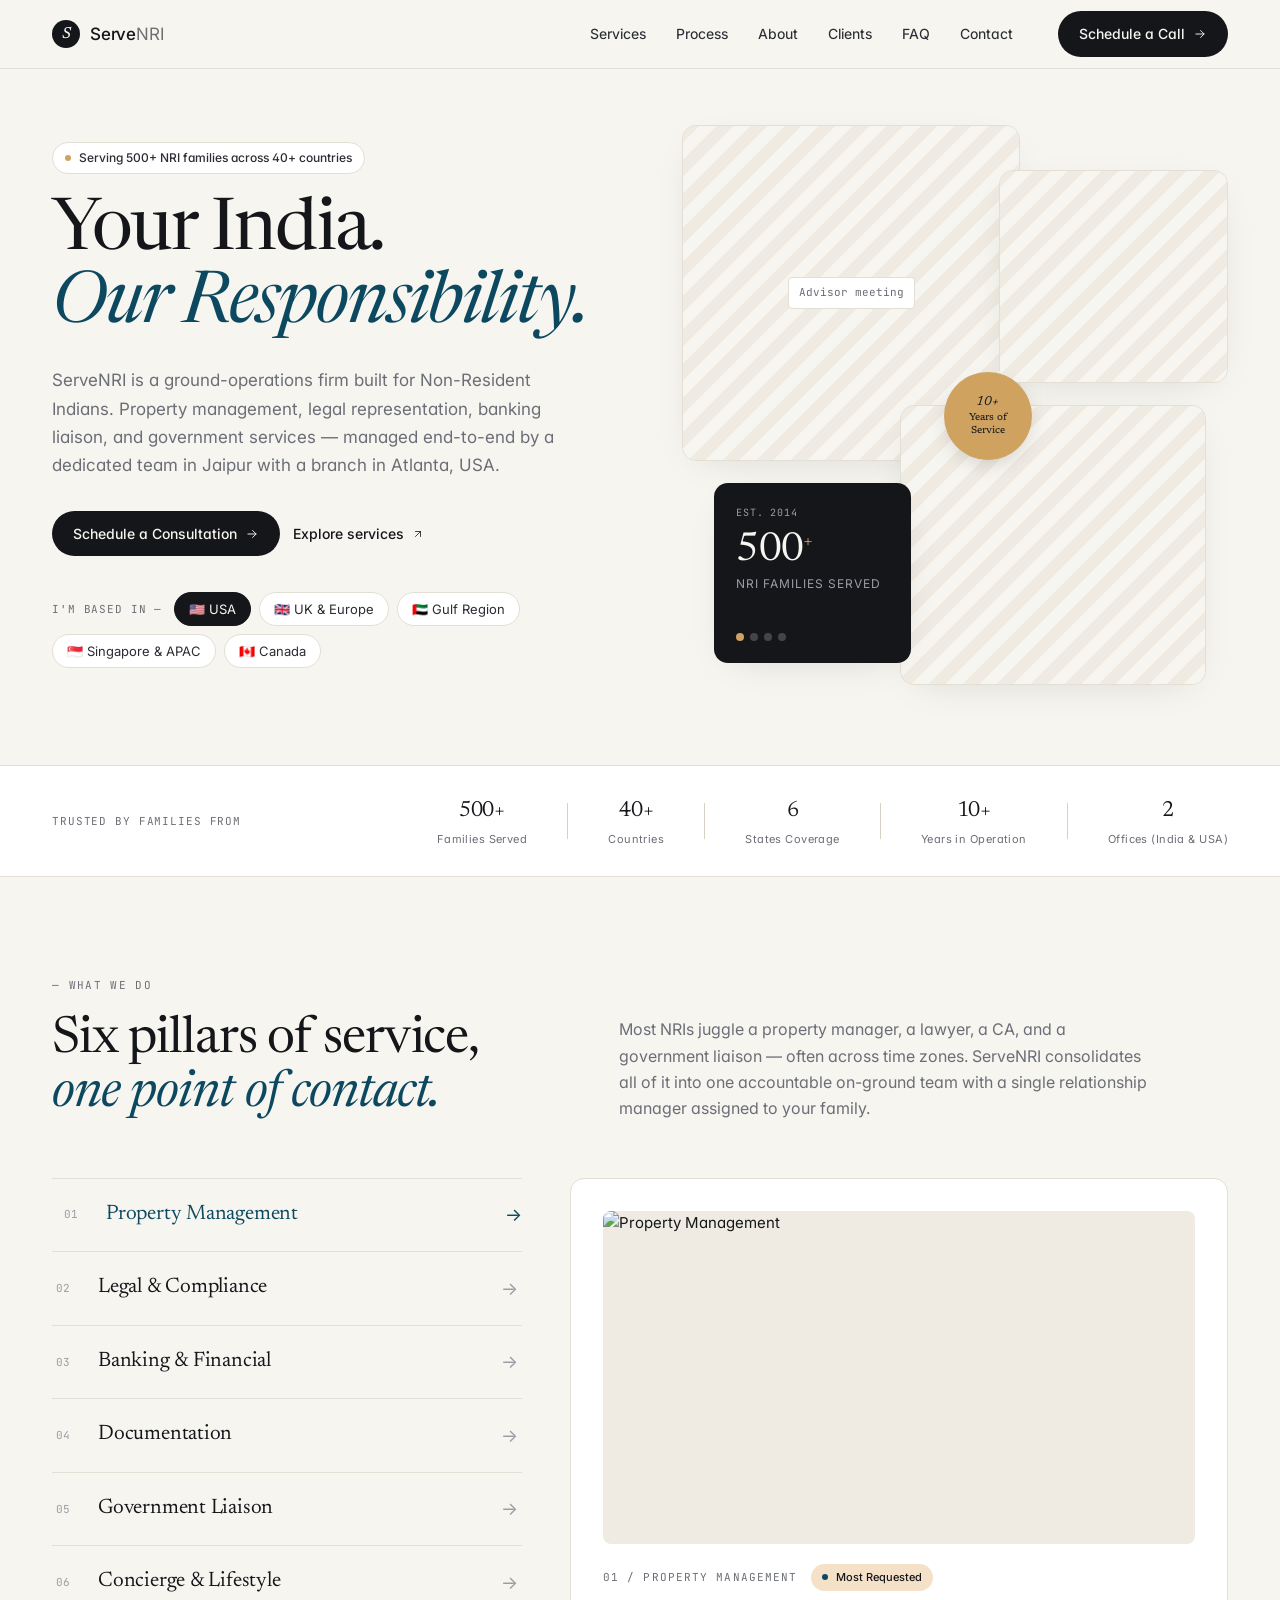
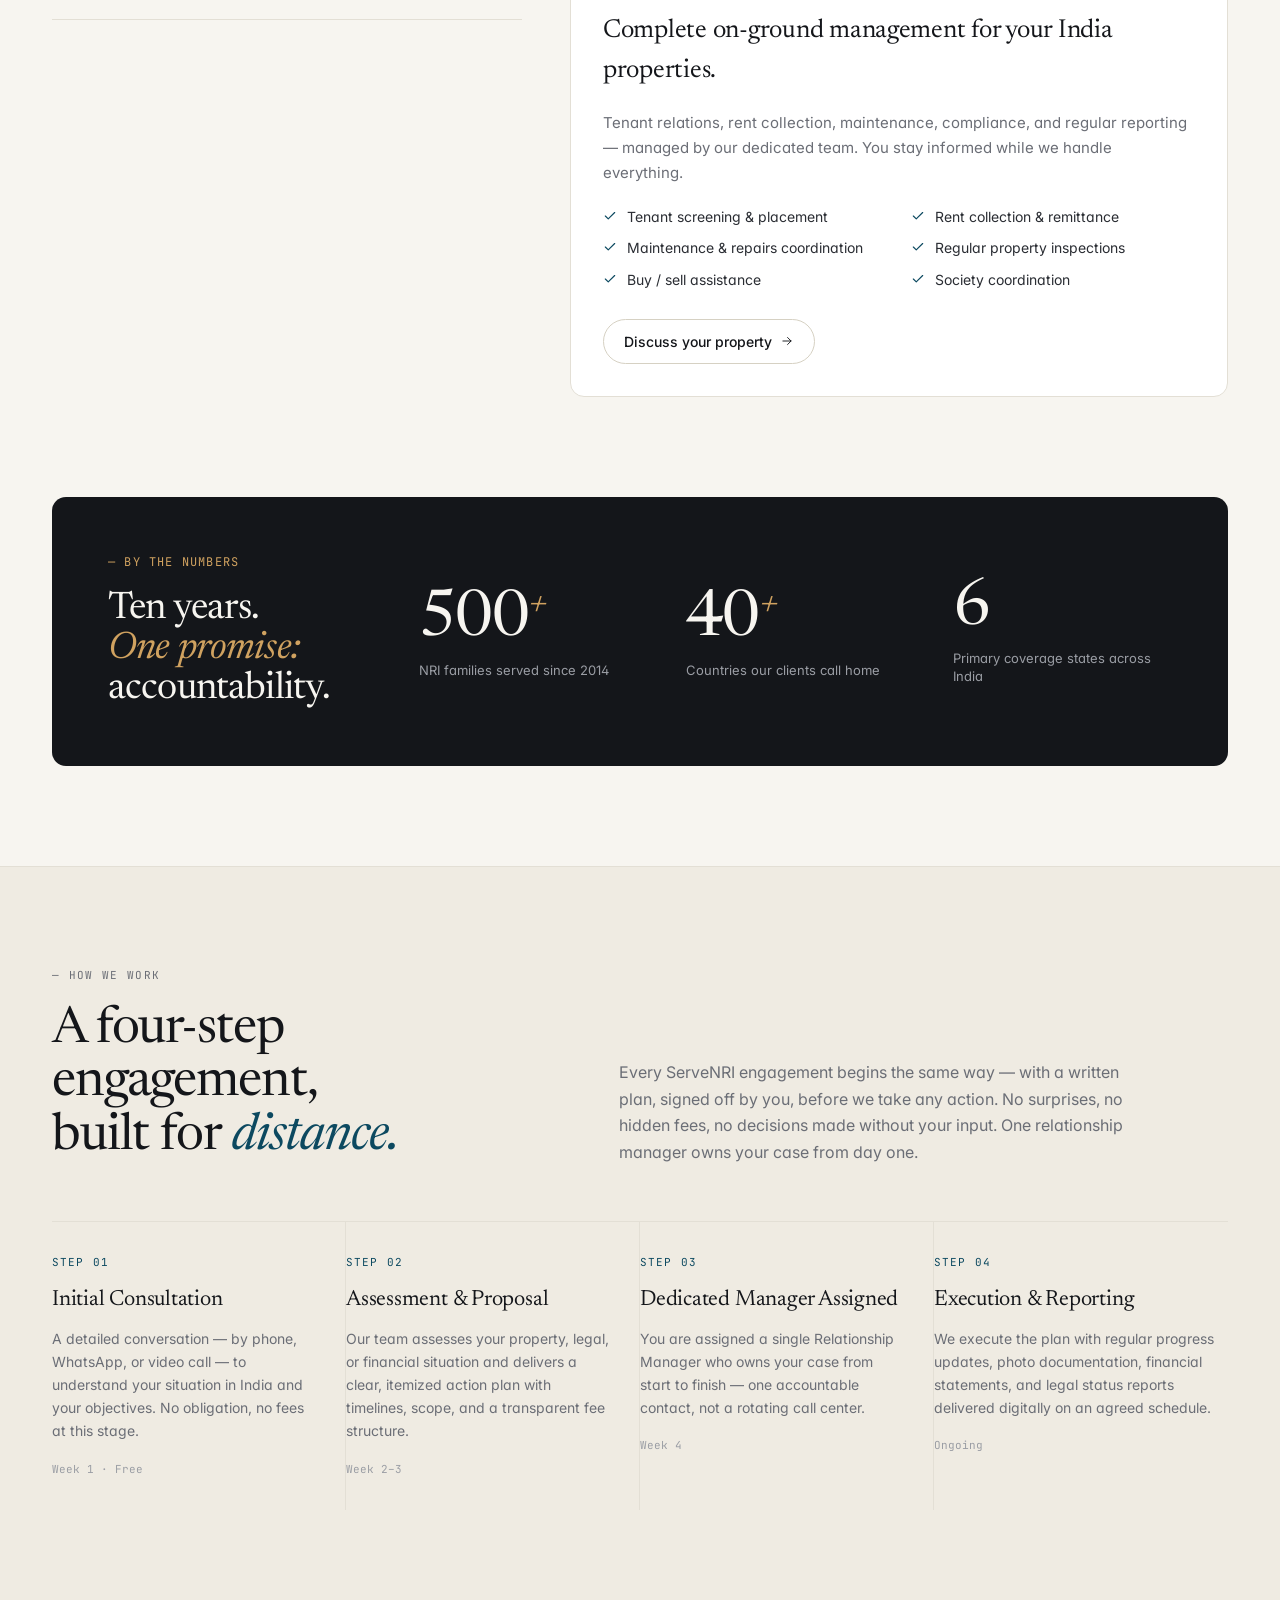
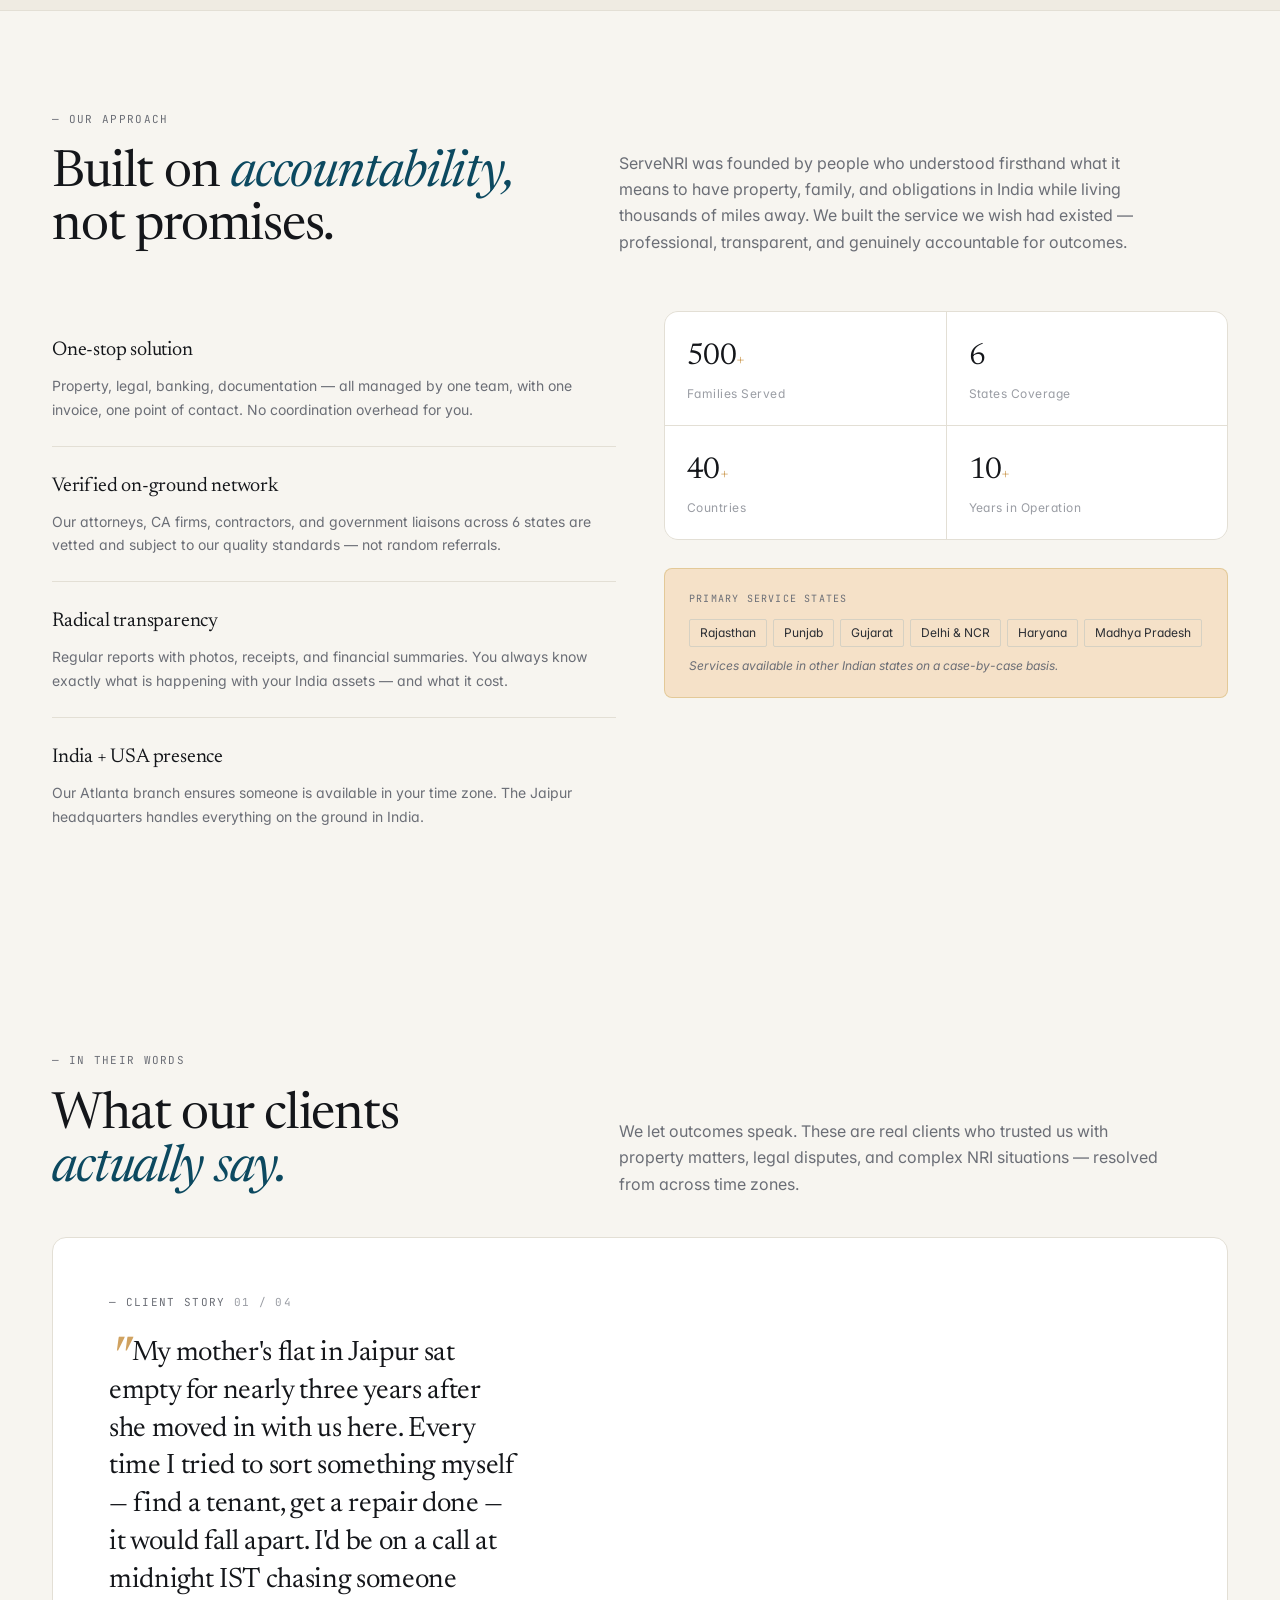
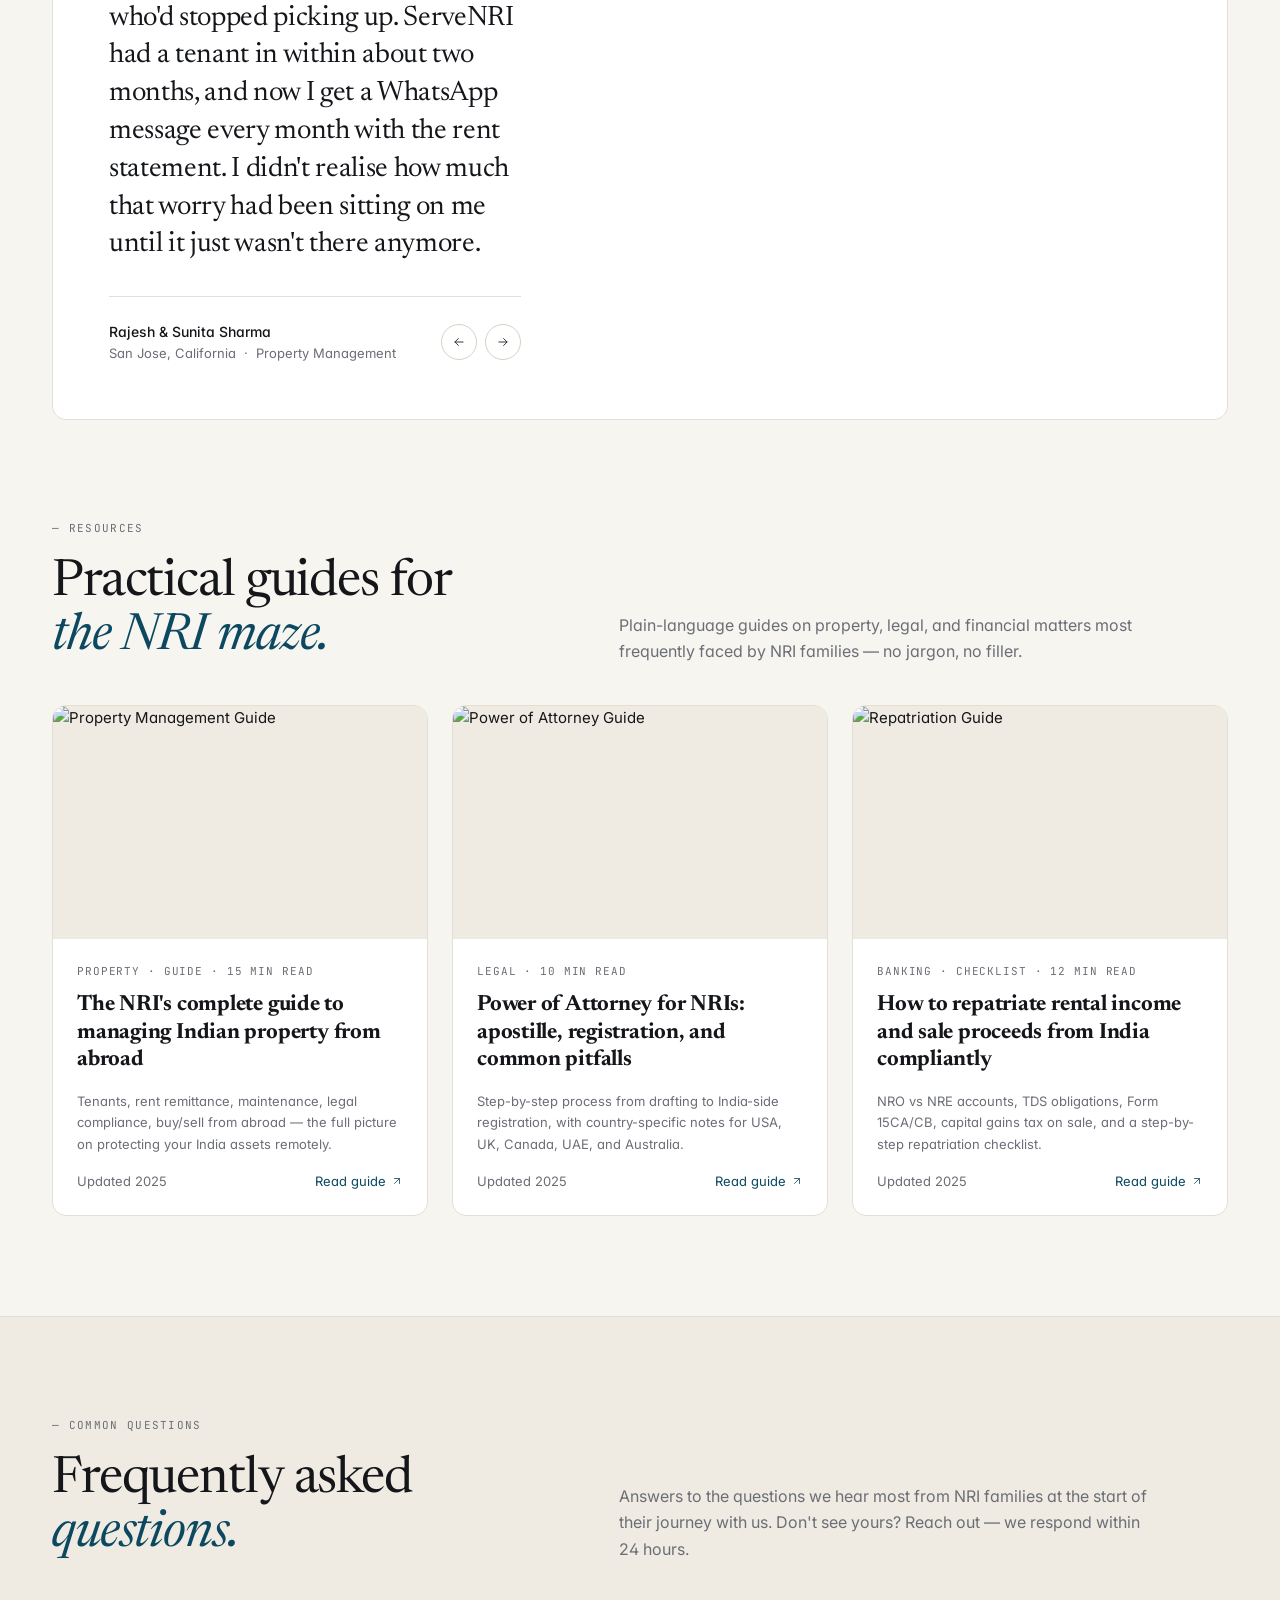
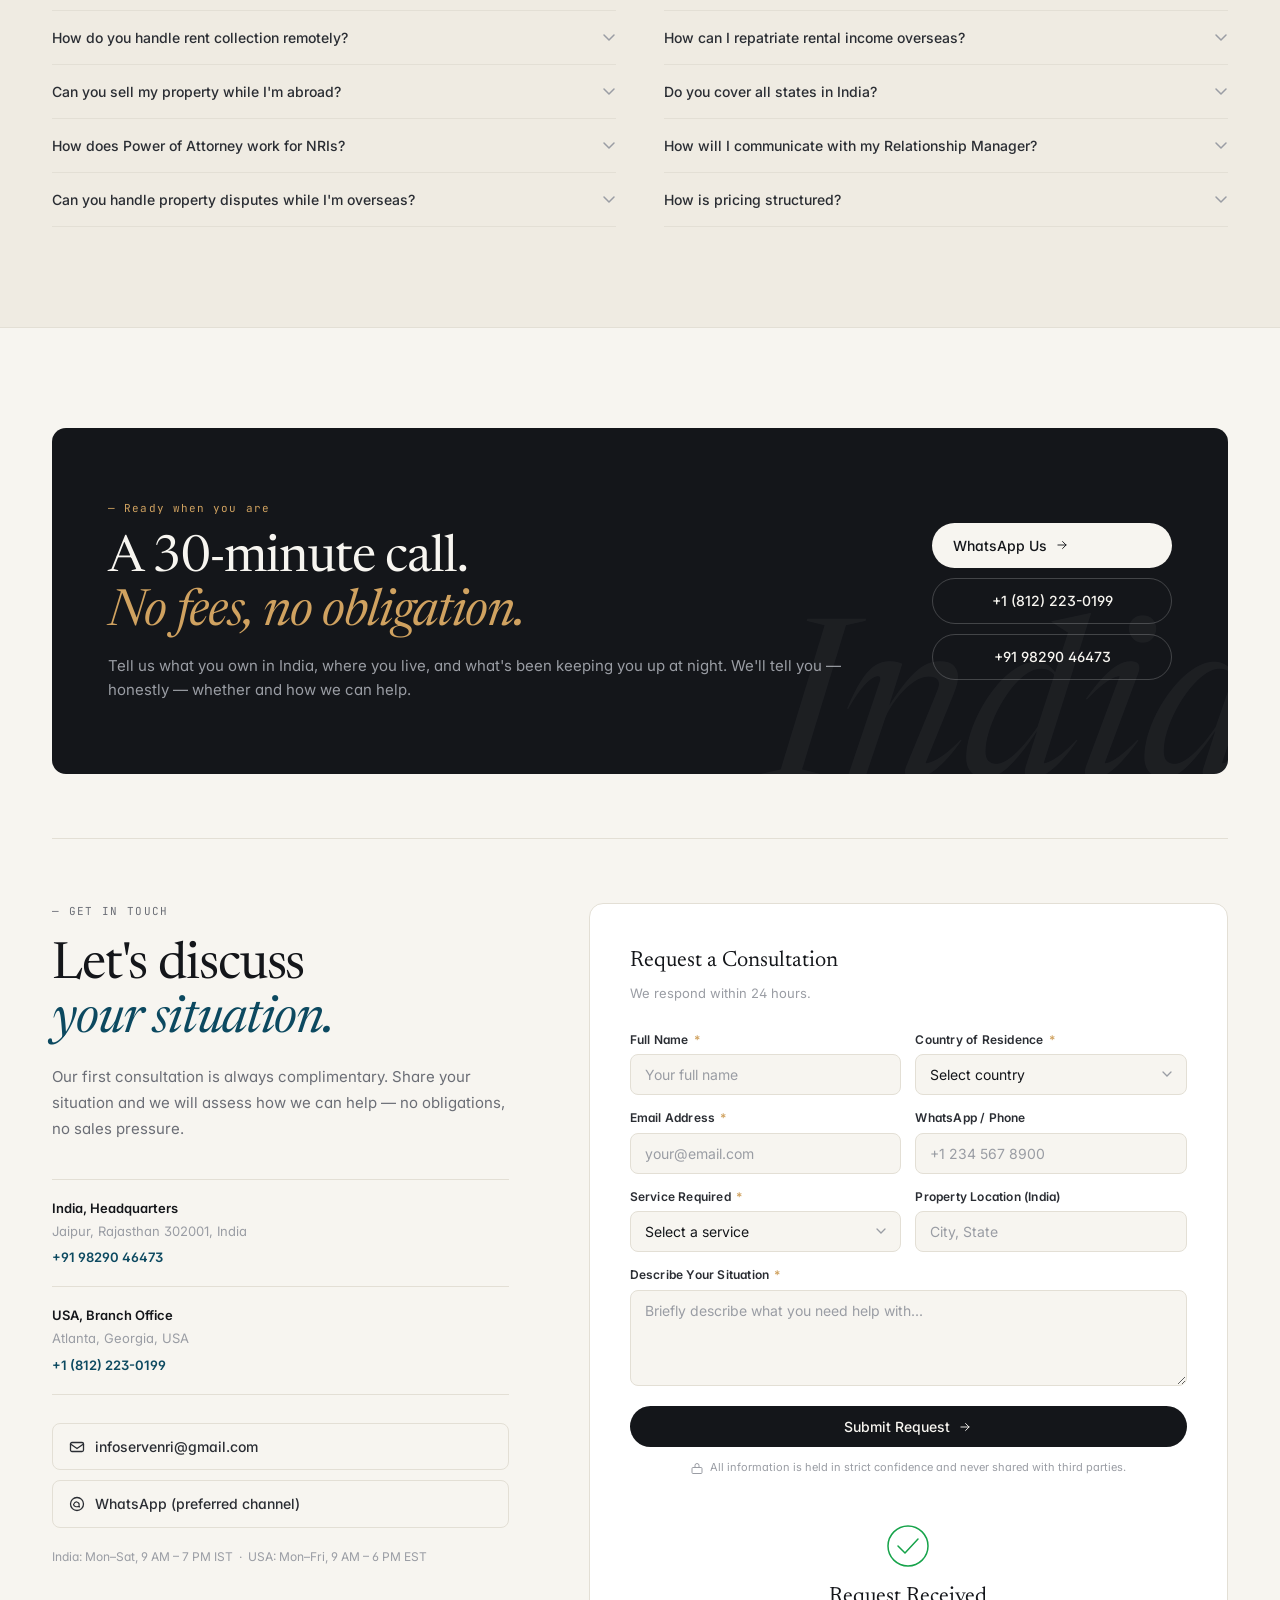
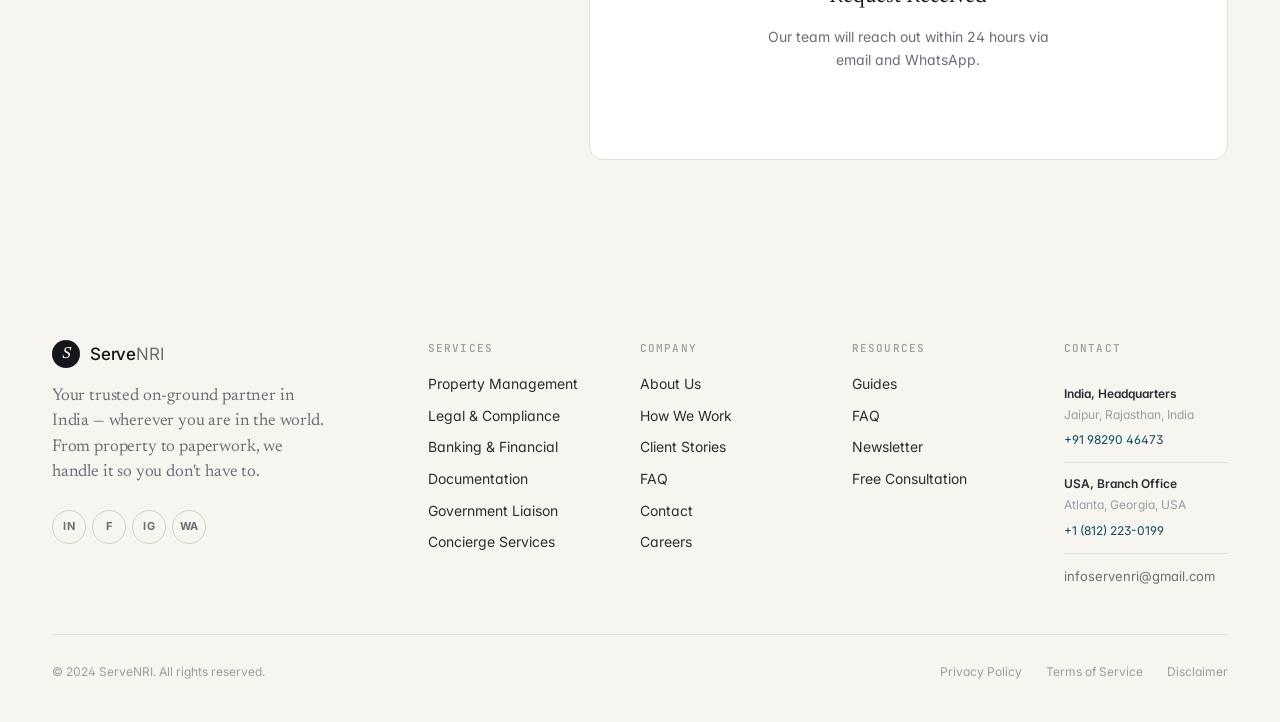
==== commit 88b6f635: "fix: rewrite testimonials to sound genuine and humanised, confirm 500+ everywhere" ====
--- a/index.html
+++ b/index.html
@@ -555,7 +555,7 @@
 
         <div id="testiItems">
           <div class="testi-item active" data-idx="0">
-            <p class="testi-quote"><span class="open-q">"</span>We had a vacant flat in Jaipur for three years that we simply didn't know how to manage from California. ServeNRI placed a vetted tenant within six weeks, handled all paperwork, and now we receive rent in our US account every month with a full statement. Genuinely hands-off for us.</p>
+            <p class="testi-quote"><span class="open-q">"</span>My mother's flat in Jaipur sat empty for nearly three years after she moved in with us here. Every time I tried to sort something myself — find a tenant, get a repair done — it would fall apart. I'd be on a call at midnight IST chasing someone who'd stopped picking up. ServeNRI had a tenant in within about two months, and now I get a WhatsApp message every month with the rent statement. I didn't realise how much that worry had been sitting on me until it just wasn't there anymore.</p>
             <div class="testi-meta">
               <div>
                 <div class="testi-name">Rajesh &amp; Sunita Sharma</div>
@@ -573,7 +573,7 @@
           </div>
 
           <div class="testi-item" data-idx="1">
-            <p class="testi-quote"><span class="open-q">"</span>An encroachment dispute on my father's property in Punjab had been unresolved for two years — we'd tried and failed with local contacts. ServeNRI's legal team resolved it in under four months. Their established relationships with local authorities made all the difference.</p>
+            <p class="testi-quote"><span class="open-q">"</span>My father passed away in 2022 and left us a plot in Punjab. Almost immediately, a neighbour started claiming part of it was his — put up a wall and everything. We tried for over a year from here: relatives, a local lawyer who kept taking money and stalling. I was honestly starting to think we'd just lose it. ServeNRI got involved and within about five months the encroachment was cleared and the boundary is properly marked. I still can't fully believe it.</p>
             <div class="testi-meta">
               <div>
                 <div class="testi-name">Amarjit Kaur</div>
@@ -591,7 +591,7 @@
           </div>
 
           <div class="testi-item" data-idx="2">
-            <p class="testi-quote"><span class="open-q">"</span>Selling our ancestral home in Rajasthan from Dubai was something I had dreaded for years. ServeNRI managed the valuation, found the buyer, handled all documentation and registration. I flew in only to execute the final sale deed. The process was remarkably smooth.</p>
+            <p class="testi-quote"><span class="open-q">"</span>Selling my in-laws' house in Jaipur — a place the family had lived in for over 40 years — felt completely overwhelming before we even started. We had no idea what taxes apply for NRIs, what documents we'd need, any of it. ServeNRI handled everything: valuation, found the buyer, all the paperwork. Manish flew in once for the actual registration, that was it. The whole thing took about six months from our first call to the money landing in our account. I'd expected it to be a two-year ordeal.</p>
             <div class="testi-meta">
               <div>
                 <div class="testi-name">Priya &amp; Manish Gupta</div>
@@ -609,7 +609,7 @@
           </div>
 
           <div class="testi-item" data-idx="3">
-            <p class="testi-quote"><span class="open-q">"</span>Setting up a Power of Attorney for a property matter in Delhi from the UK felt impossibly complicated. ServeNRI walked me through the apostille process step by step and handled everything on the India side. The speed and professionalism were exceptional.</p>
+            <p class="testi-quote"><span class="open-q">"</span>I needed a POA to deal with a flat inheritance issue in Delhi — my cousin and I couldn't agree and things were getting complicated. Getting it apostilled and registered from London was something I'd been putting off for almost a year because every time I looked into it I got more confused. ServeNRI explained the whole thing in one call, drafted the POA, told me exactly where to get it notarised here, and handled everything on the India side. About three weeks total. I genuinely wish I'd just picked up the phone sooner.</p>
             <div class="testi-meta">
               <div>
                 <div class="testi-name">Vikram Nair</div>
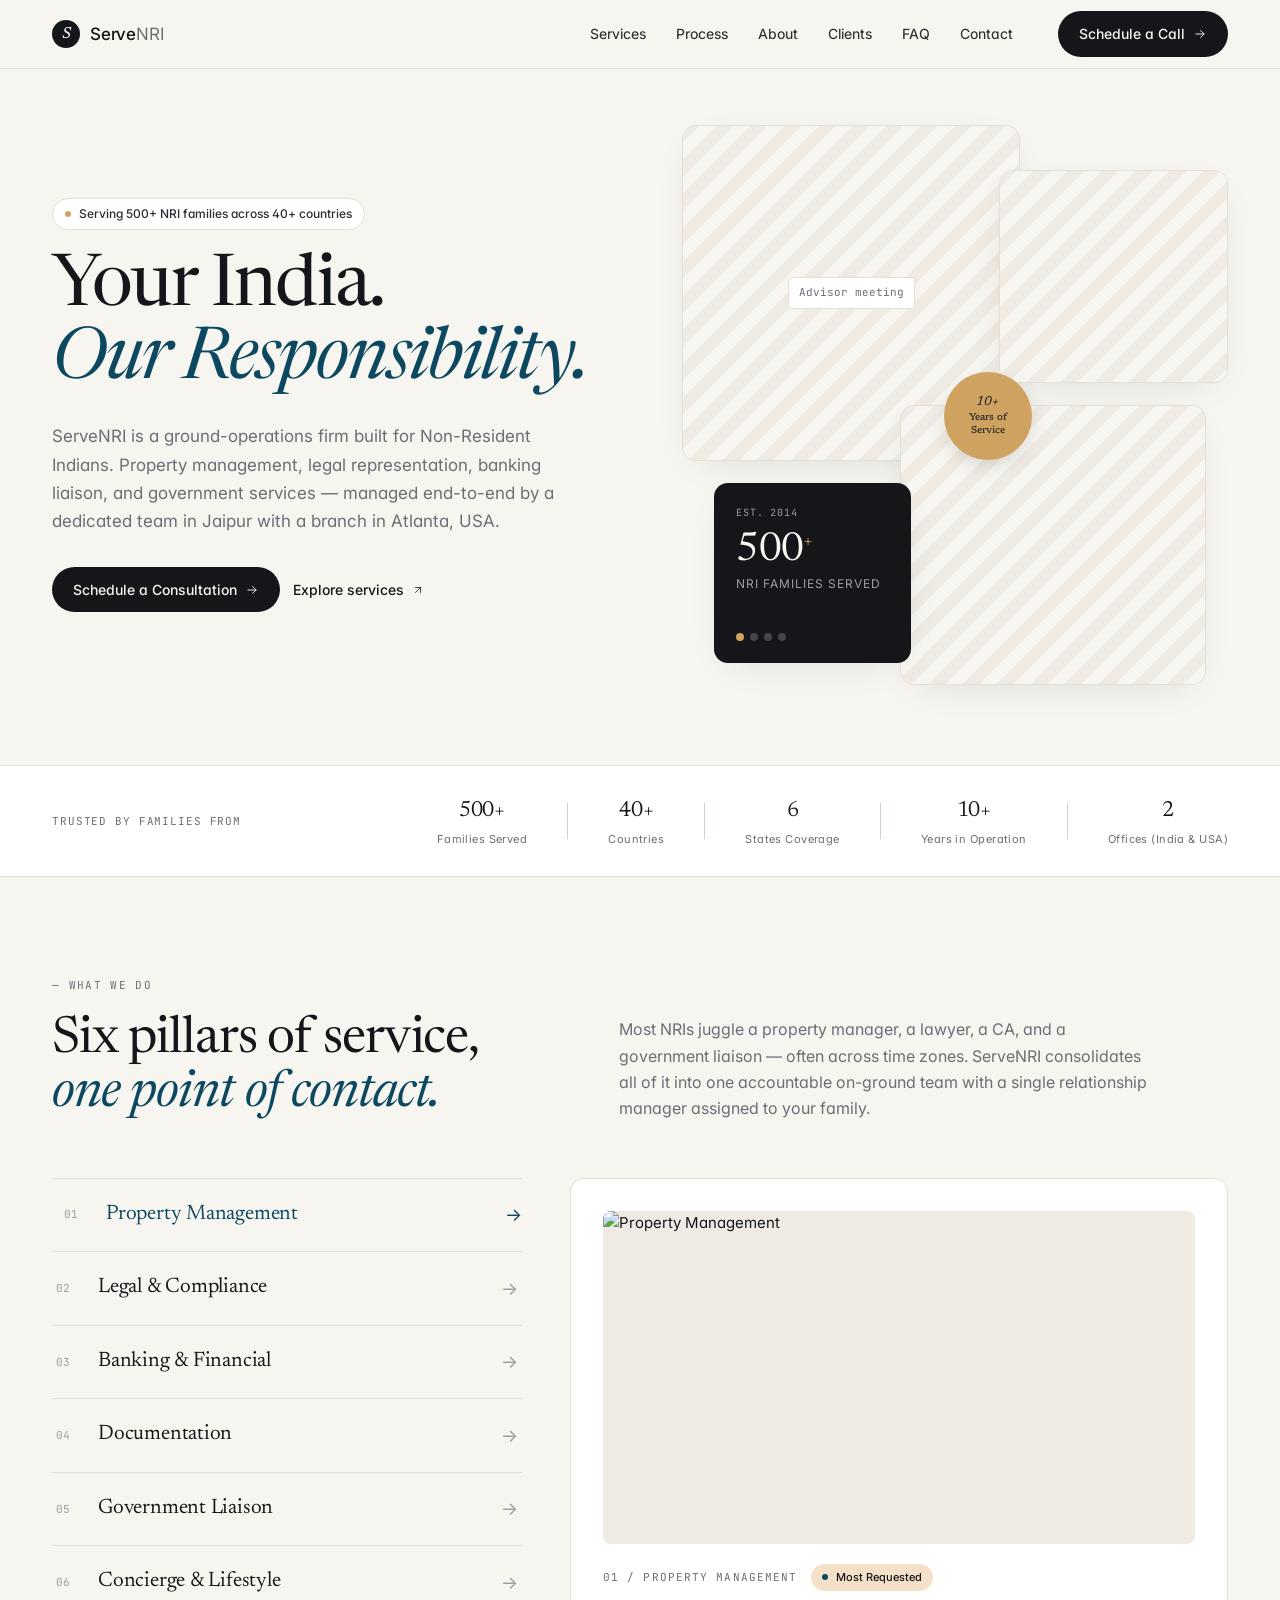
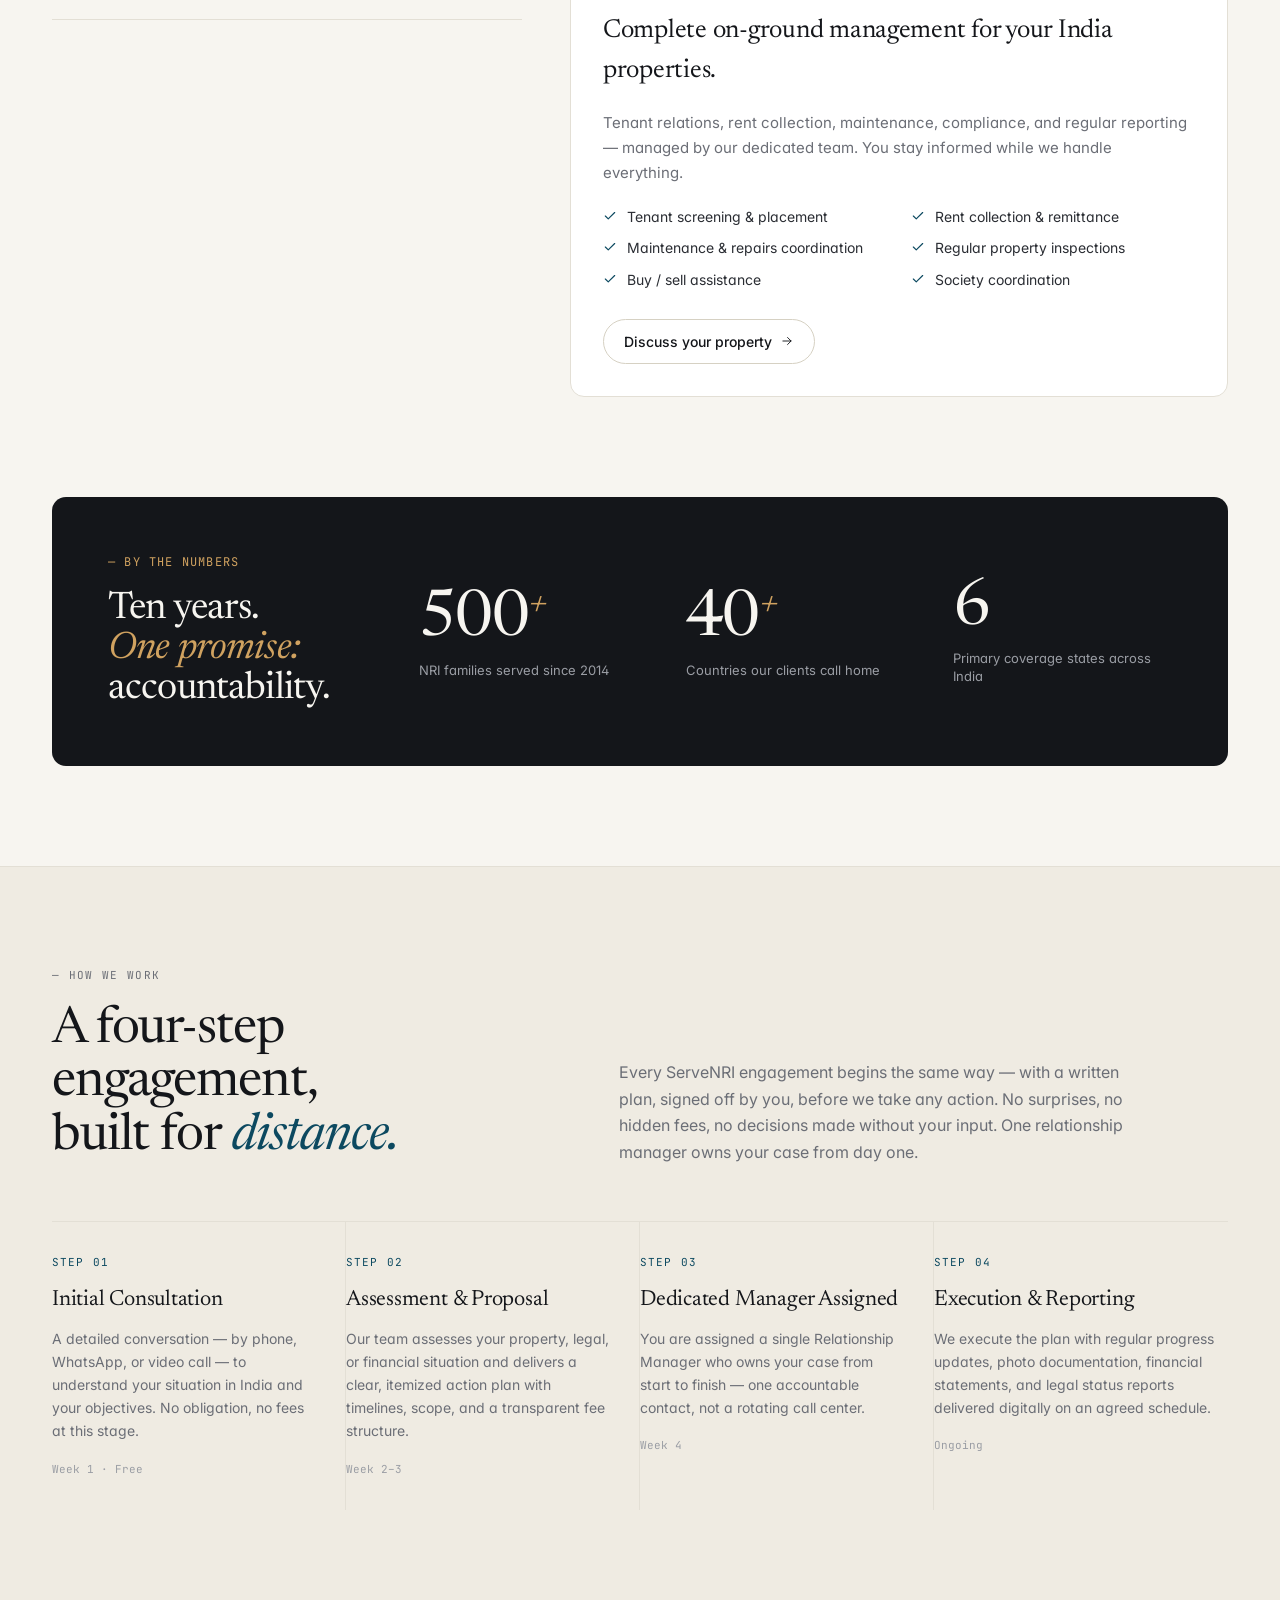
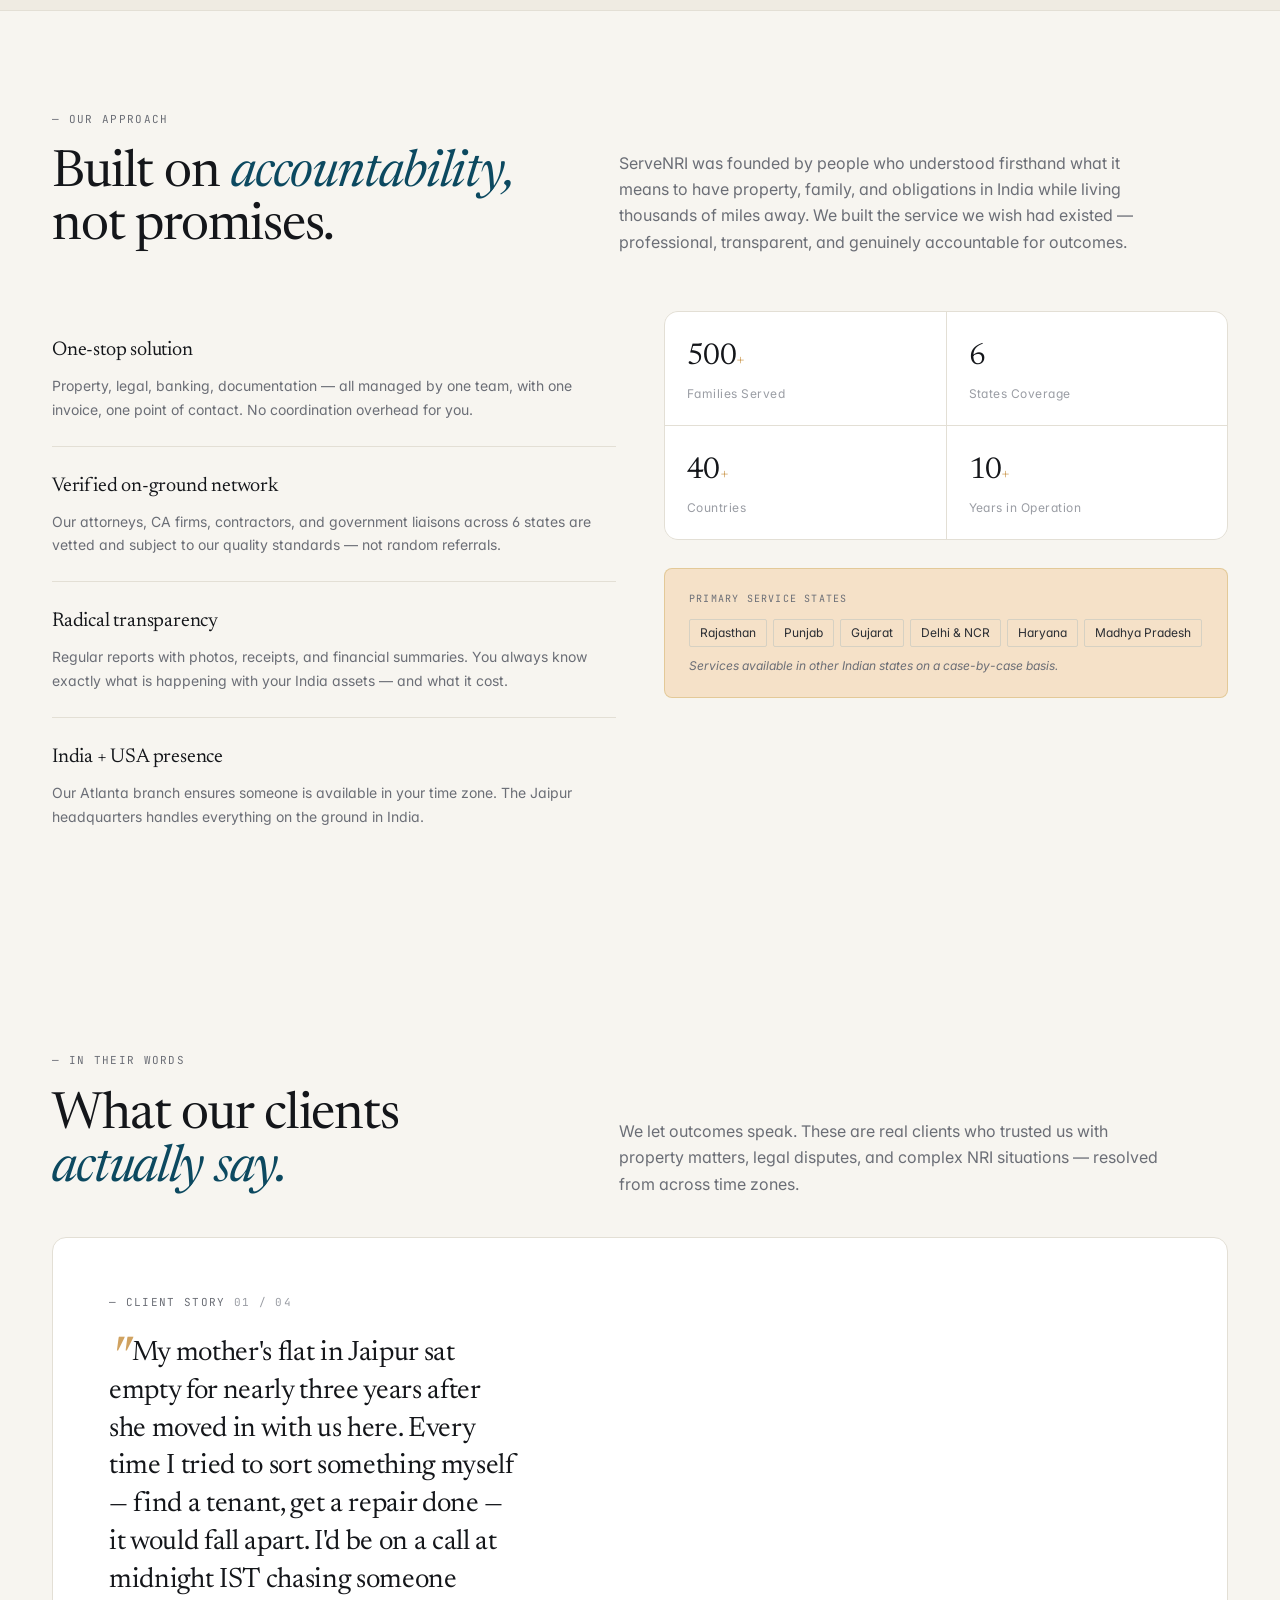
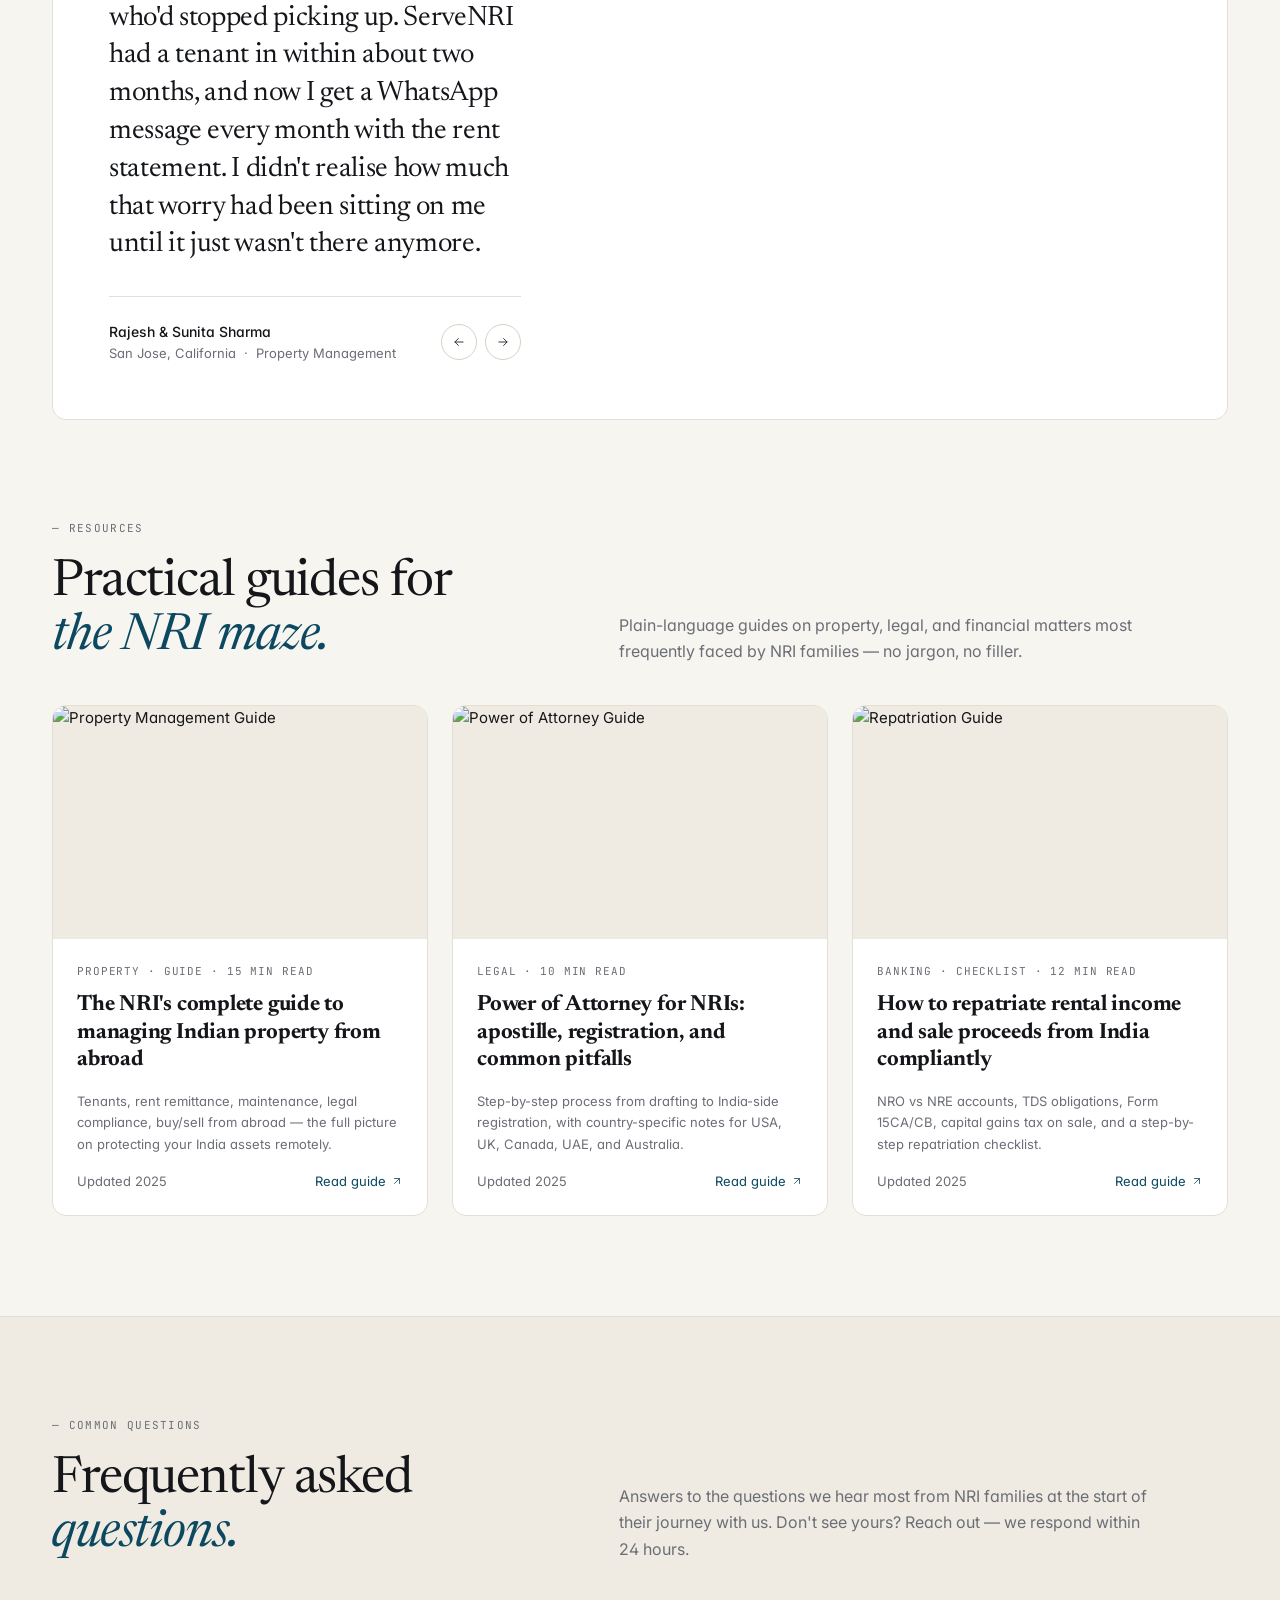
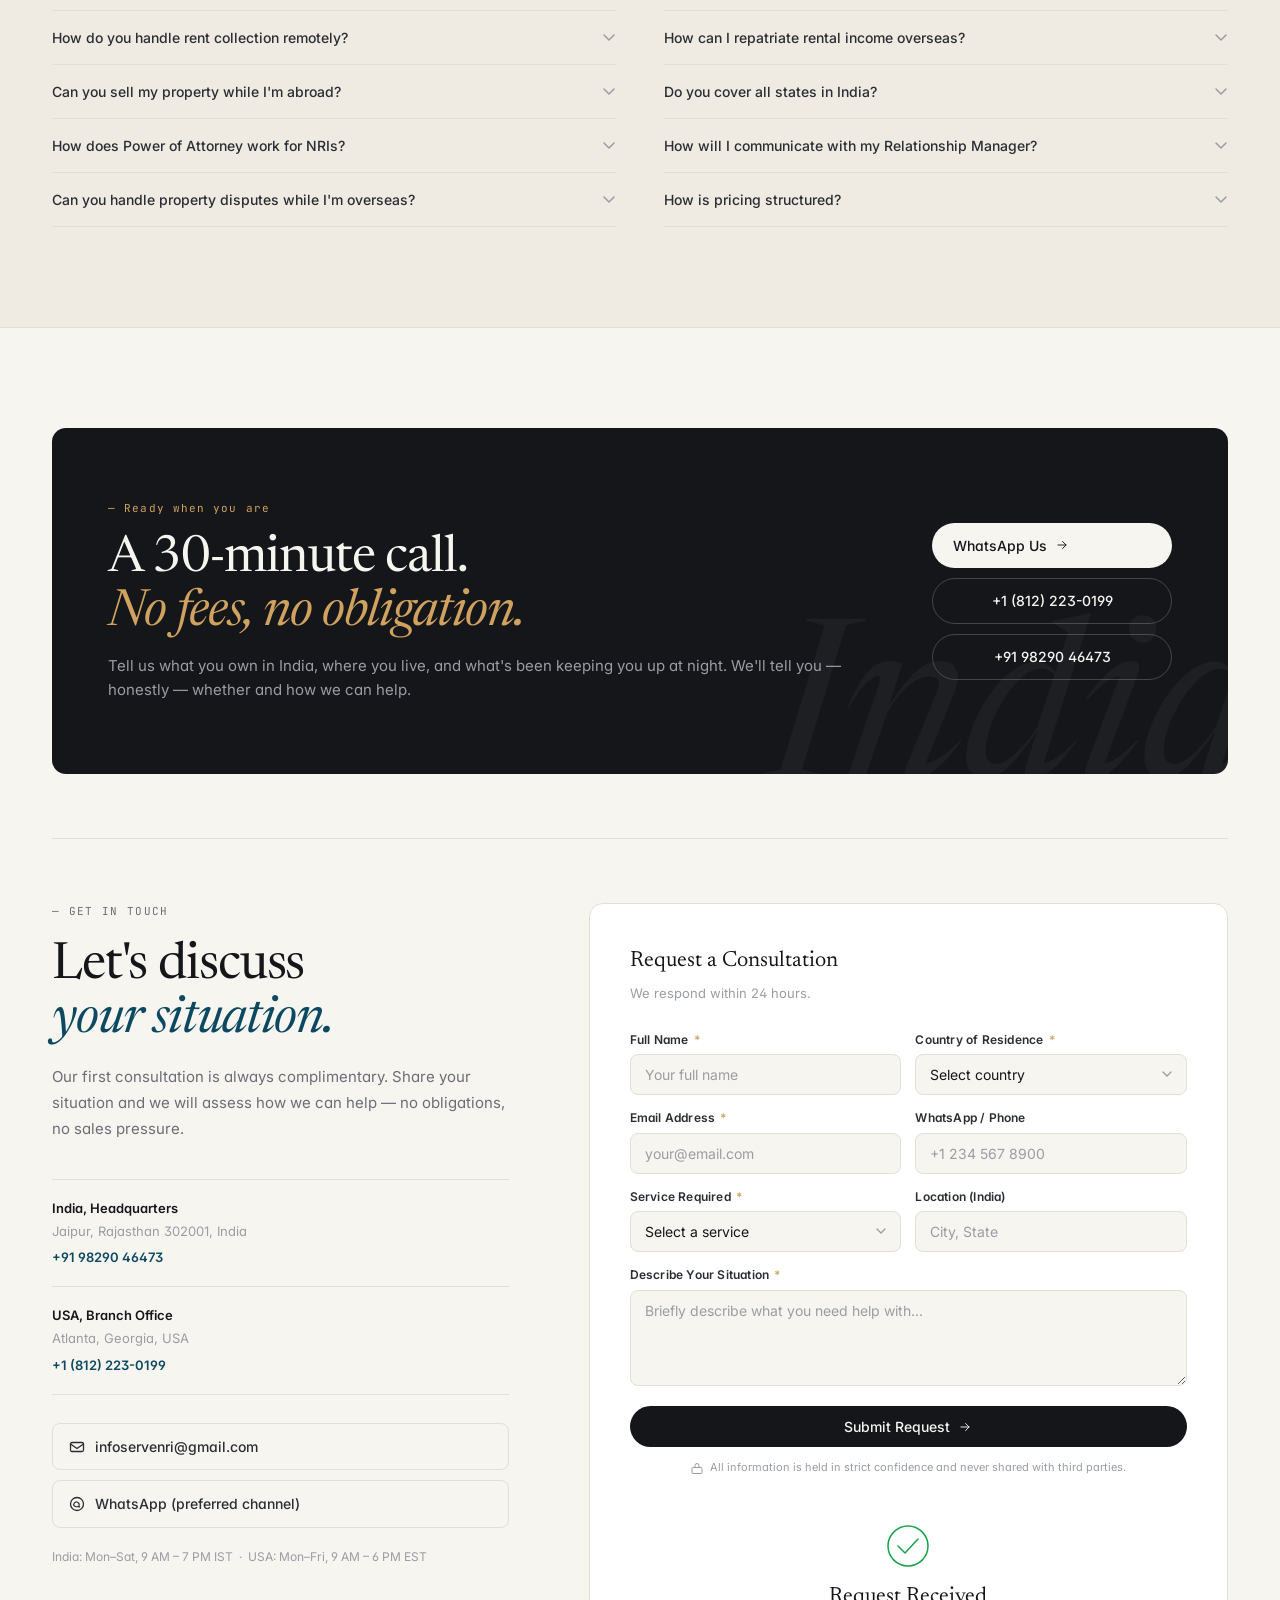
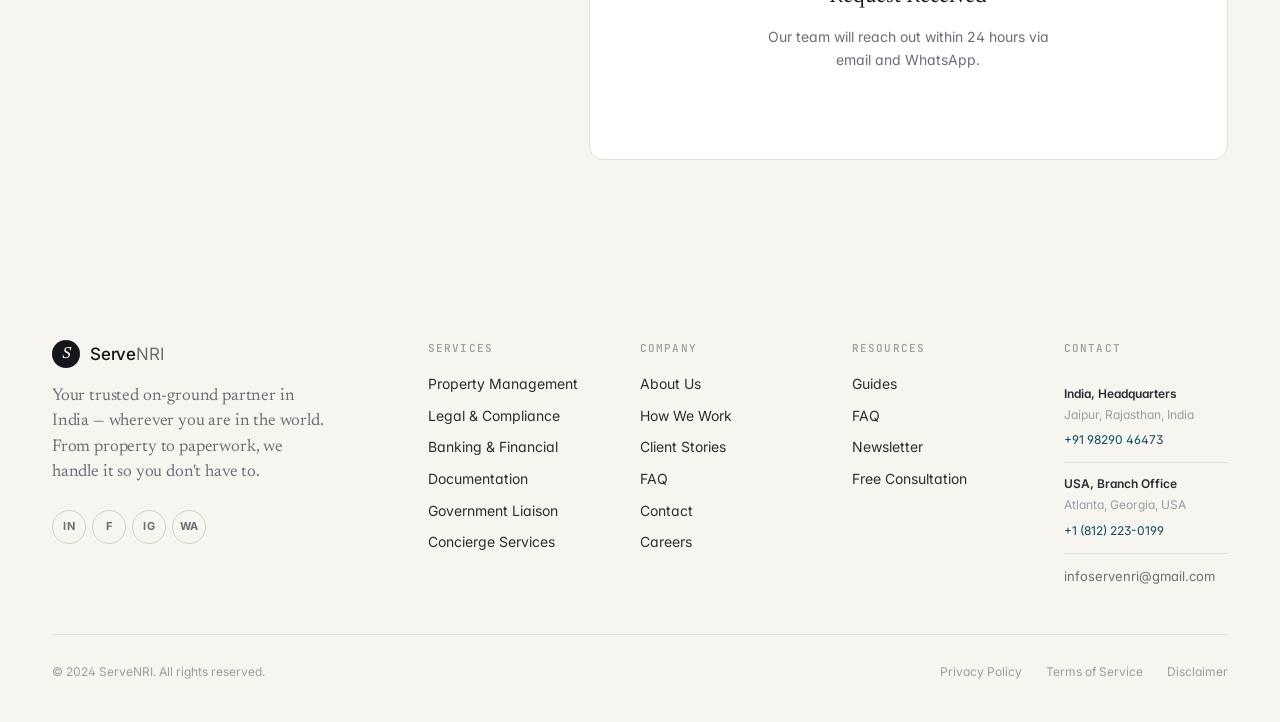
==== commit bf3ccb8b: "fix: remove audience pills, add Other country input, rename location label" ====
--- a/index.html
+++ b/index.html
@@ -75,14 +75,6 @@
           <svg width="12" height="12" viewBox="0 0 24 24" fill="none" stroke="currentColor" stroke-width="1.6" stroke-linecap="round" stroke-linejoin="round" aria-hidden="true"><path d="M7 17L17 7M7 7h10v10"/></svg>
         </a>
       </div>
-      <div class="hero-pills">
-        <span class="mono" style="color:var(--muted); align-self:center; margin-right:4px; font-size:11px; letter-spacing:0.08em; text-transform:uppercase;">I'M BASED IN —</span>
-        <button class="pill" data-active="true" data-audience="us">🇺🇸 USA</button>
-        <button class="pill" data-audience="uk">🇬🇧 UK & Europe</button>
-        <button class="pill" data-audience="gulf">🇦🇪 Gulf Region</button>
-        <button class="pill" data-audience="sg">🇸🇬 Singapore &amp; APAC</button>
-        <button class="pill" data-audience="ca">🇨🇦 Canada</button>
-      </div>
     </div>
 
     <!-- RIGHT: Collage -->
@@ -872,6 +864,7 @@
                 <option>Australia</option><option>UAE / Dubai</option><option>Singapore</option>
                 <option>New Zealand</option><option>Germany</option><option>Netherlands</option><option>Other</option>
               </select>
+              <input type="text" id="cf-country-other" name="country_other" placeholder="Enter your country" style="display:none;margin-top:8px" />
             </div>
           </div>
           <div class="cf-row">
@@ -897,7 +890,7 @@
               </select>
             </div>
             <div class="cf-field">
-              <label for="cf-location">Property Location (India)</label>
+              <label for="cf-location">Location (India)</label>
               <input type="text" id="cf-location" name="location" placeholder="City, State" />
             </div>
           </div>
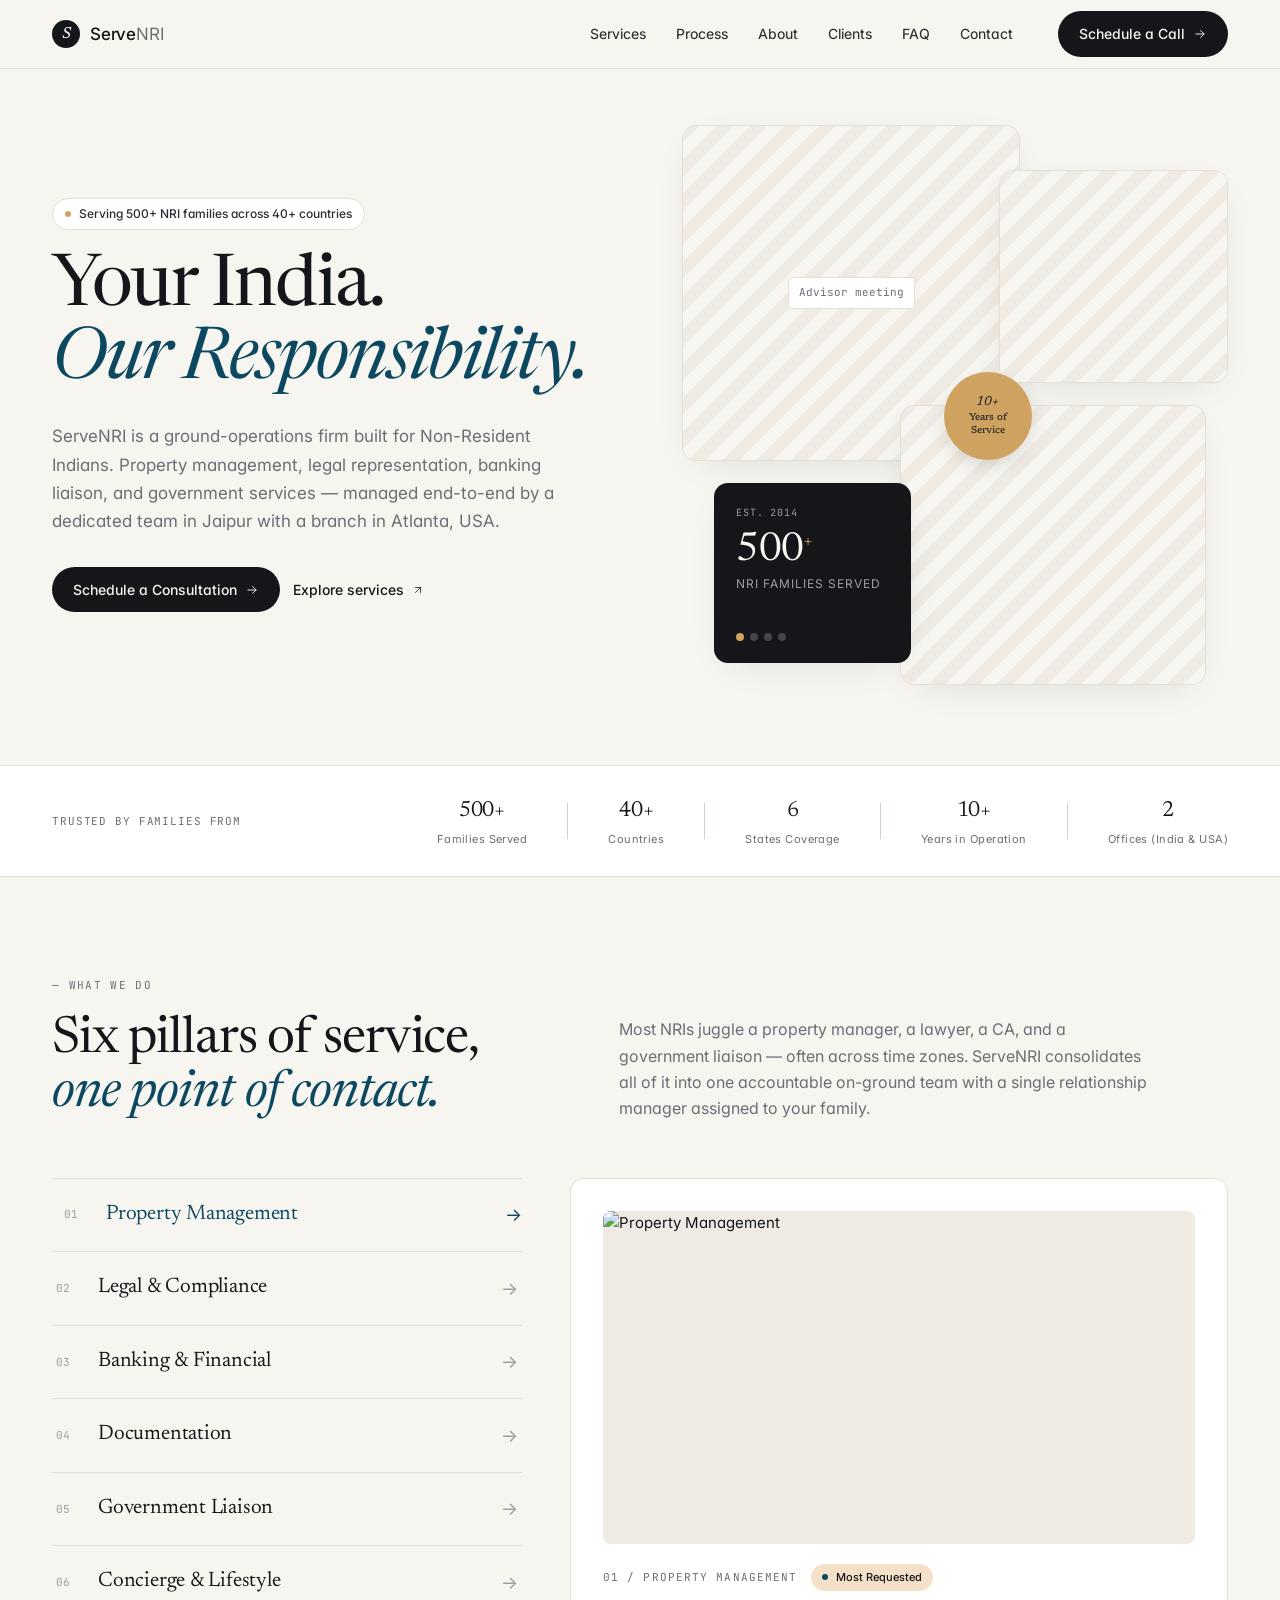
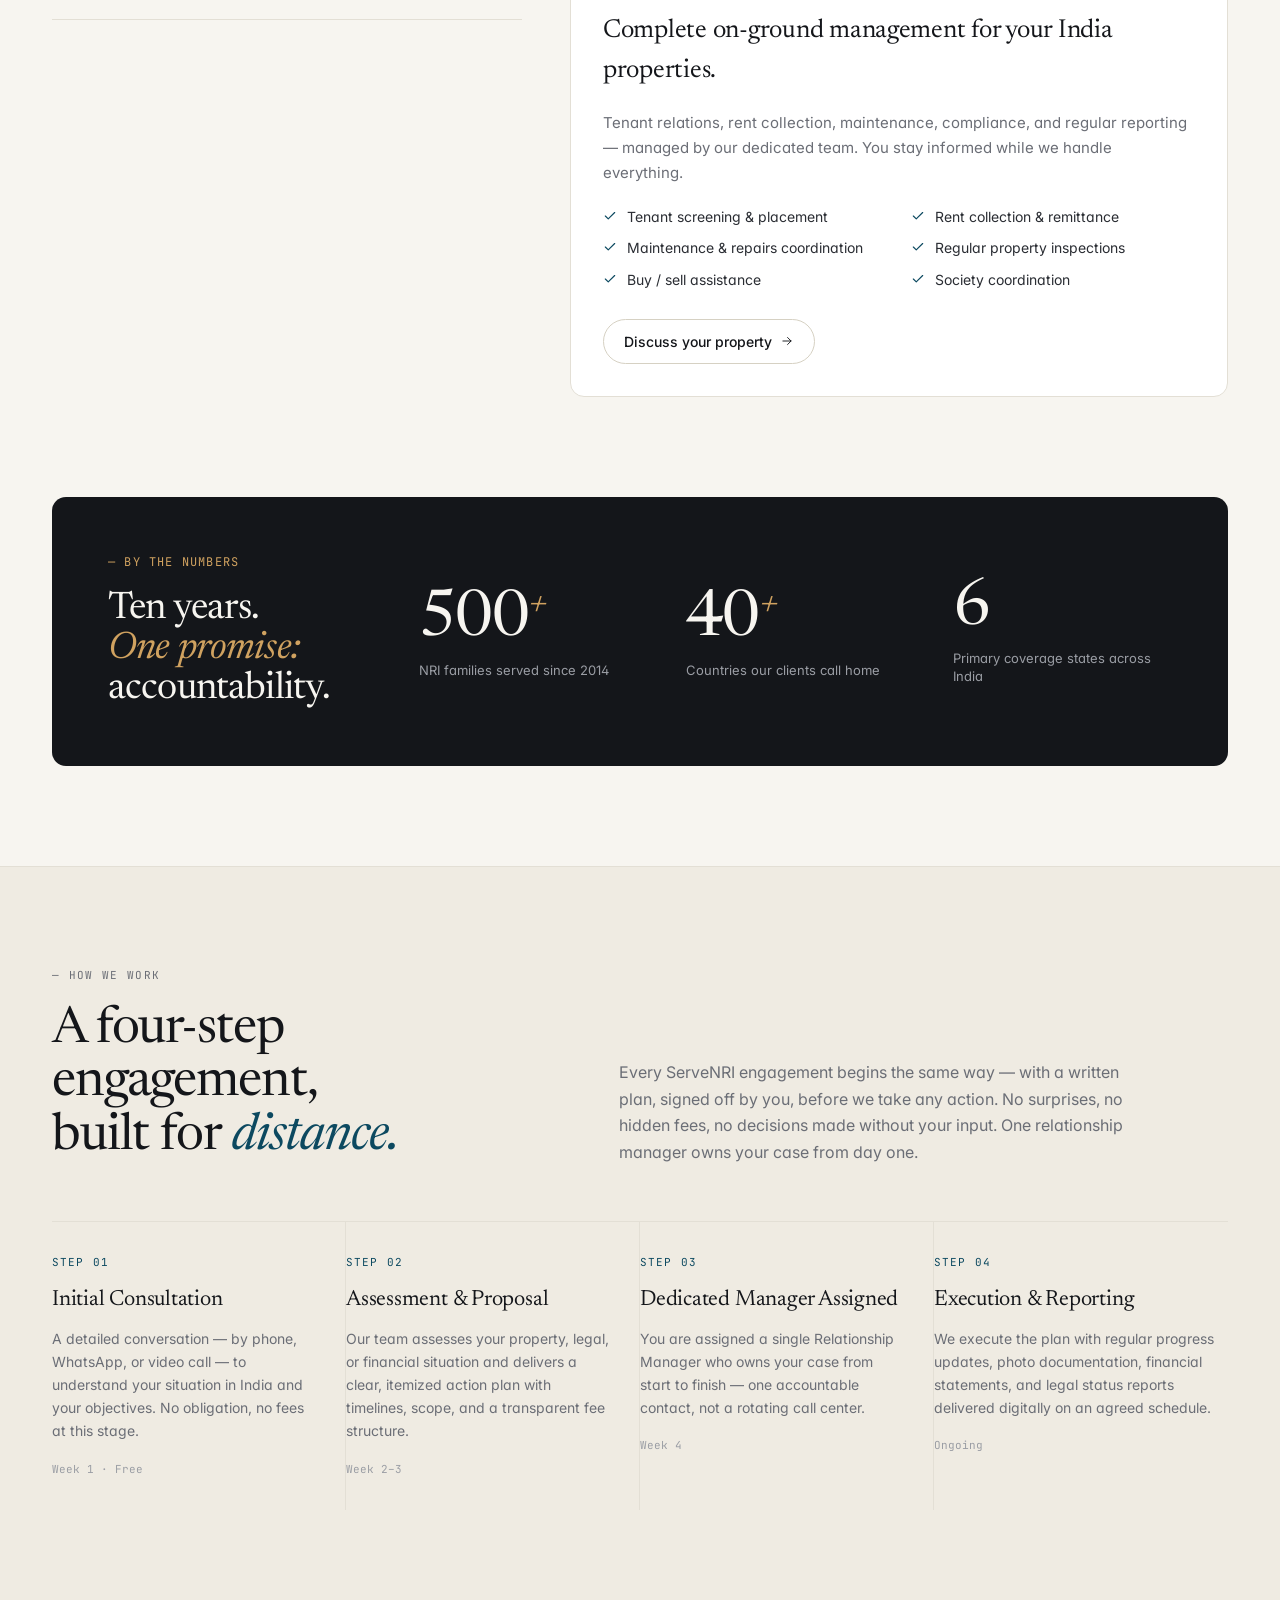
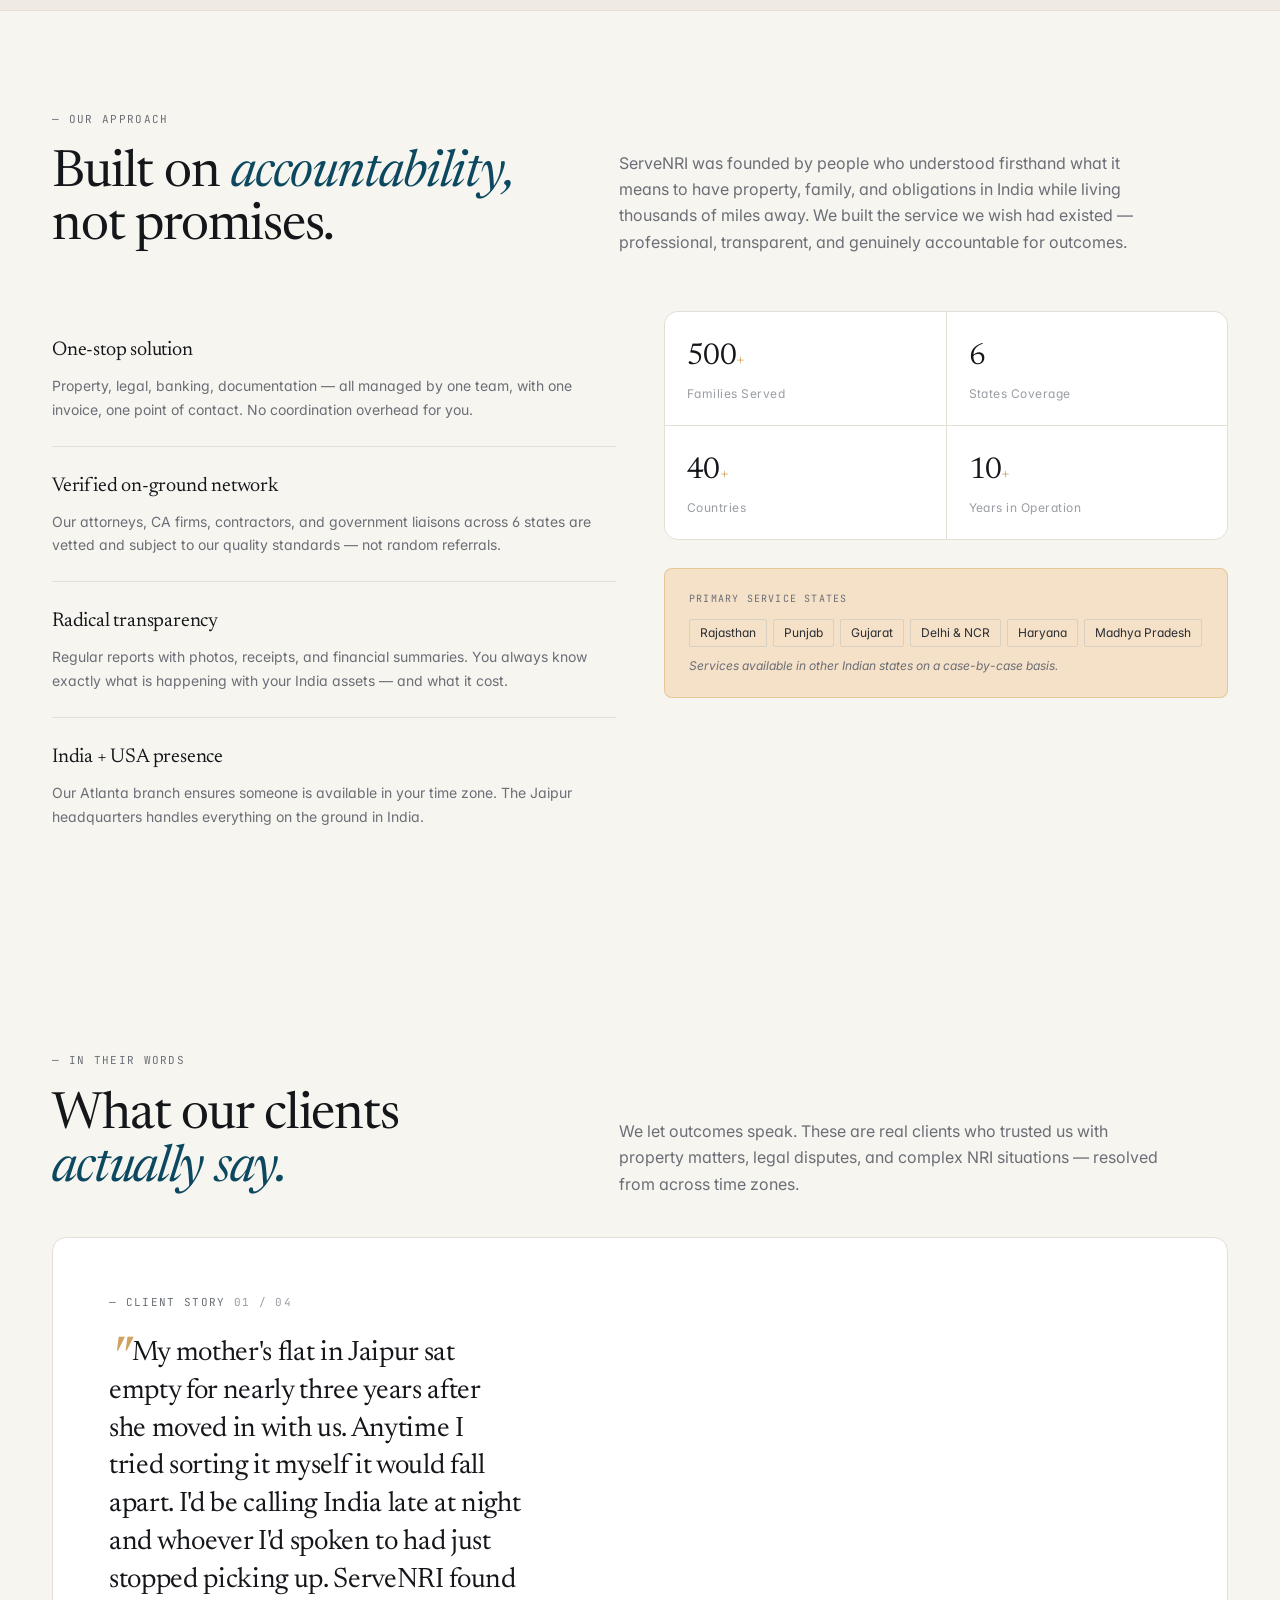
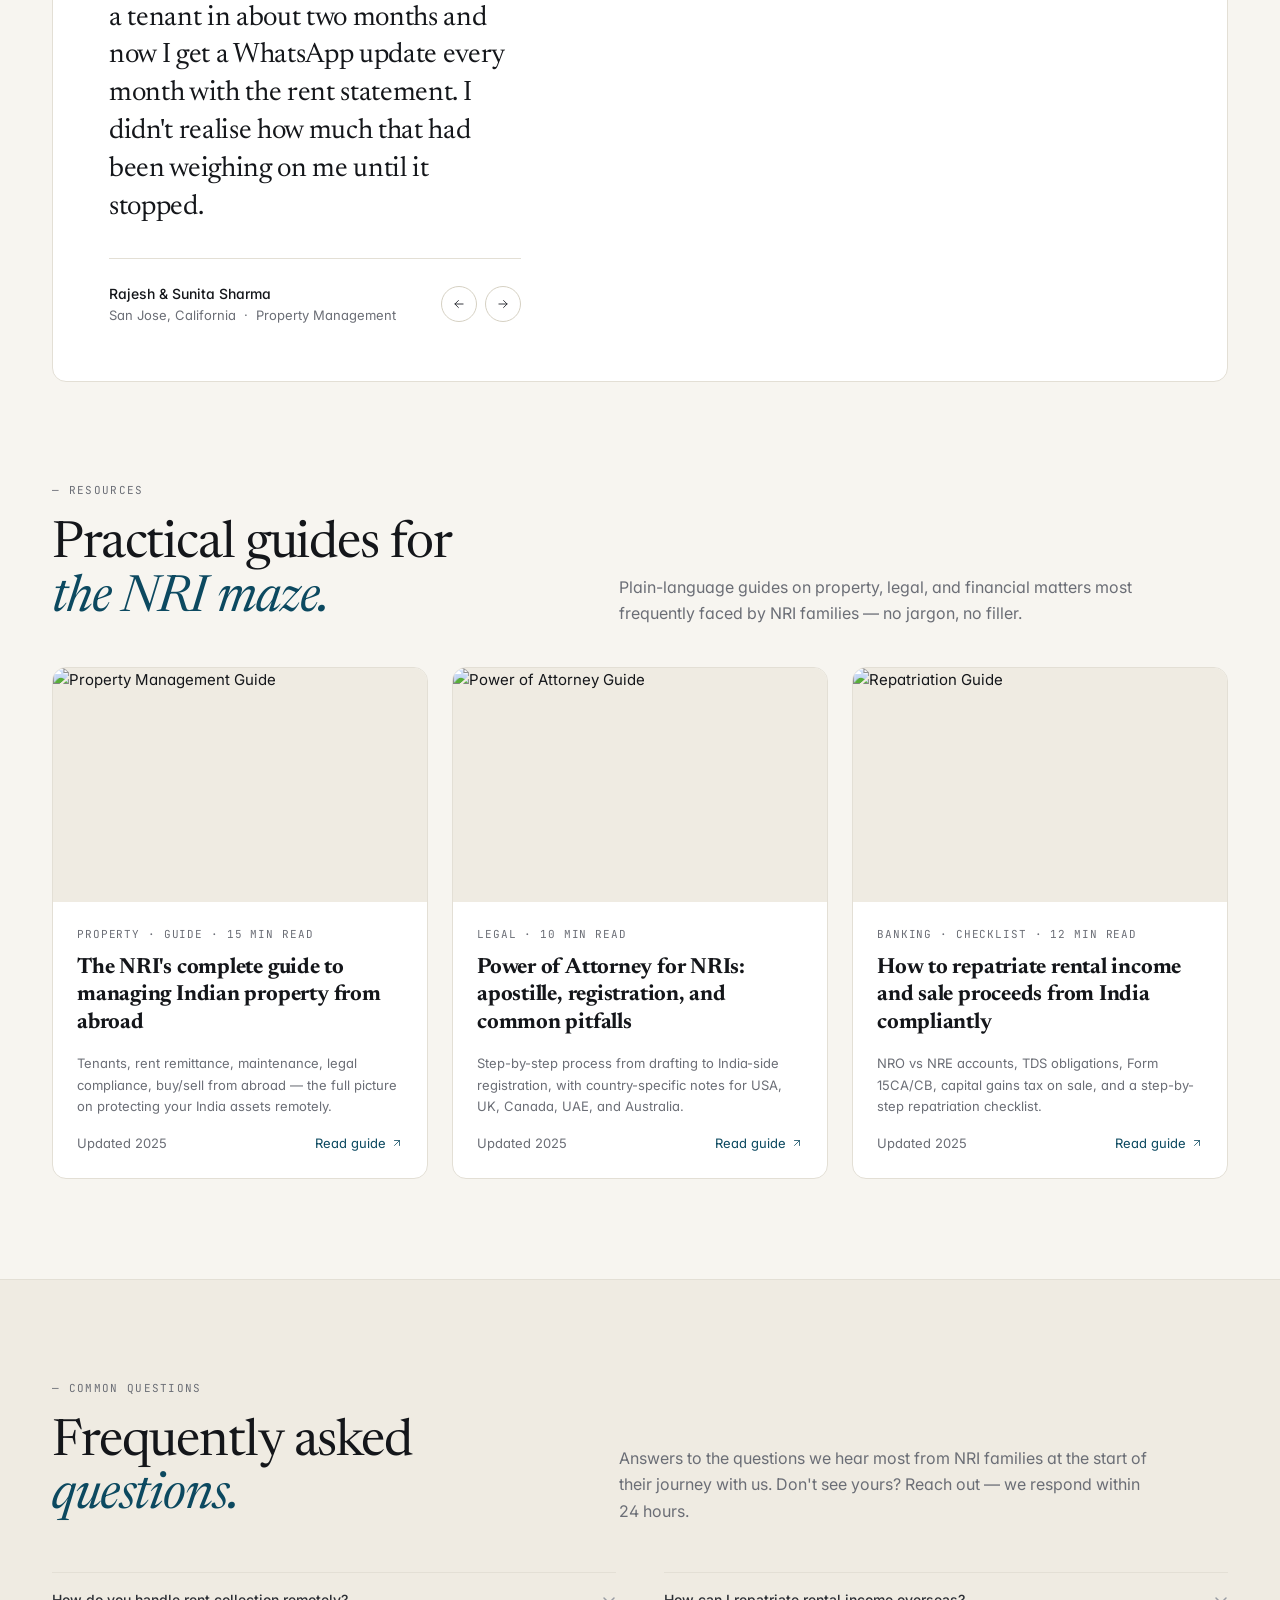
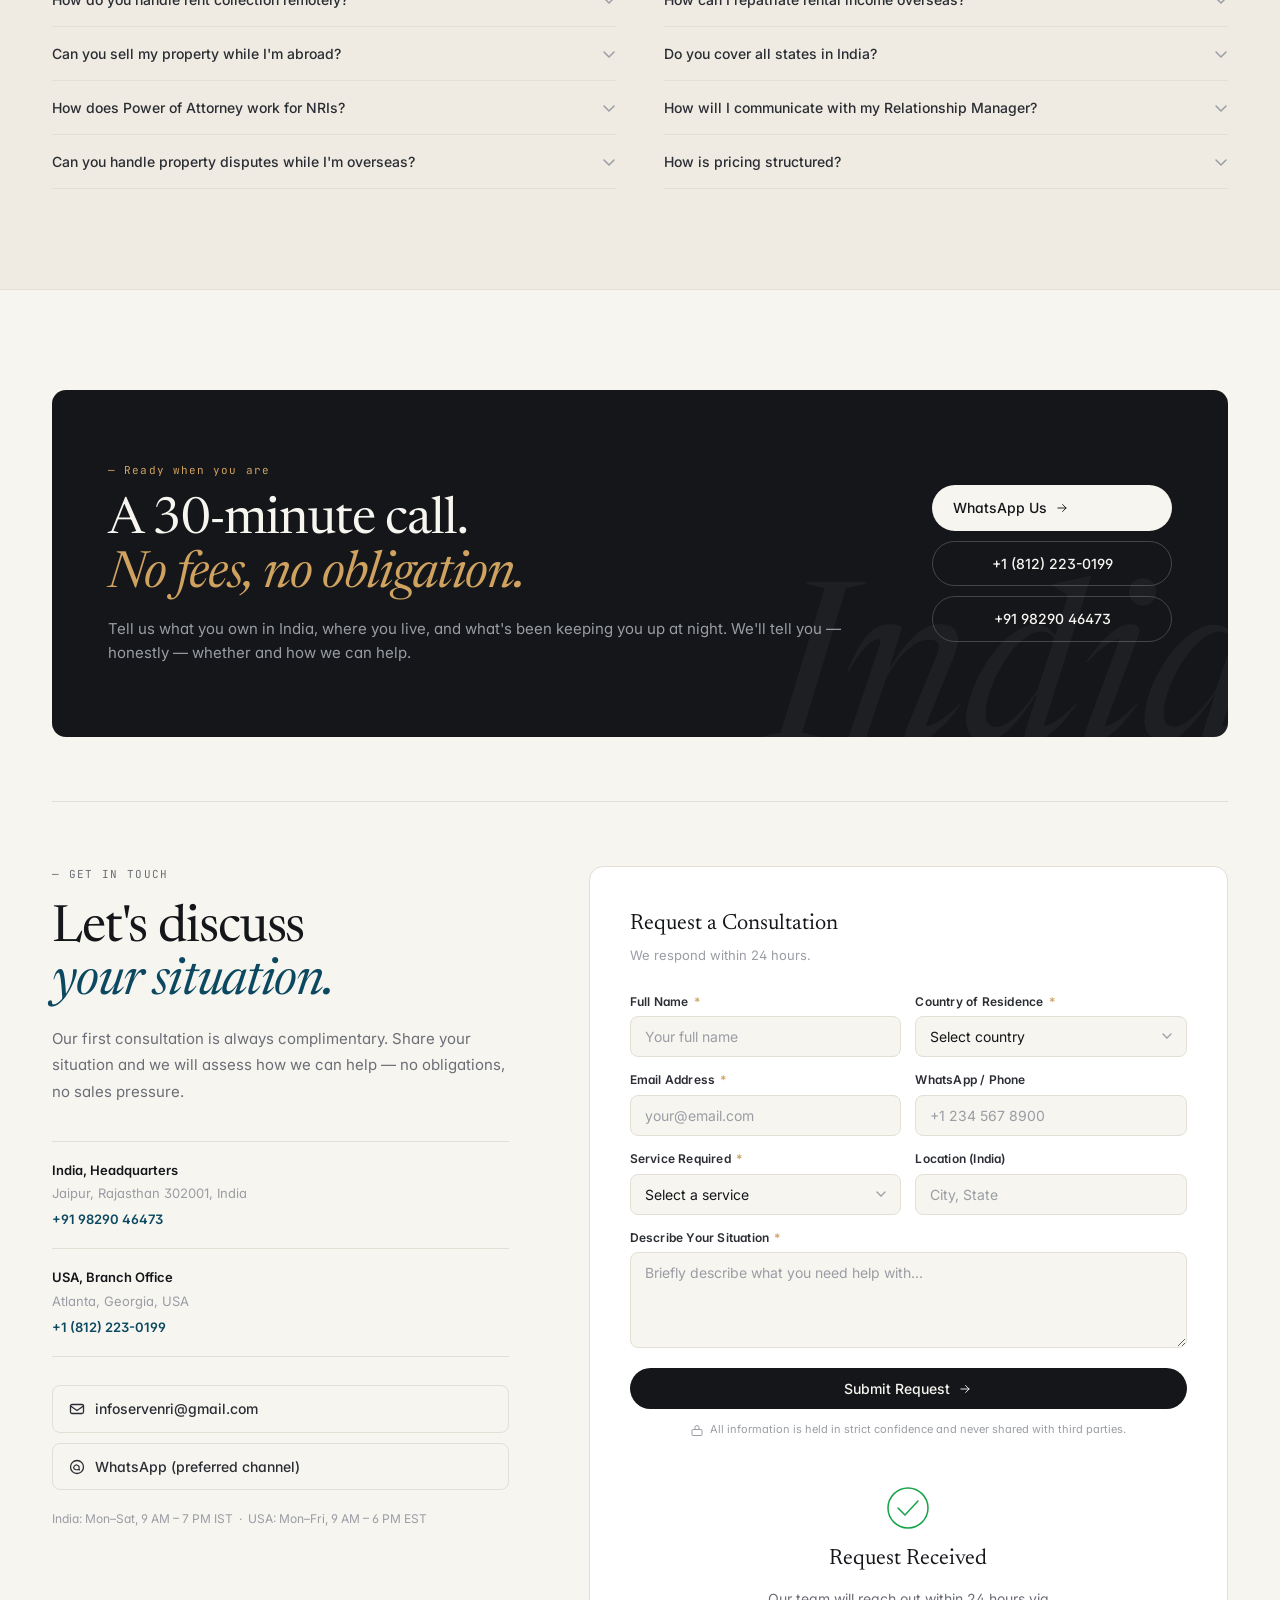
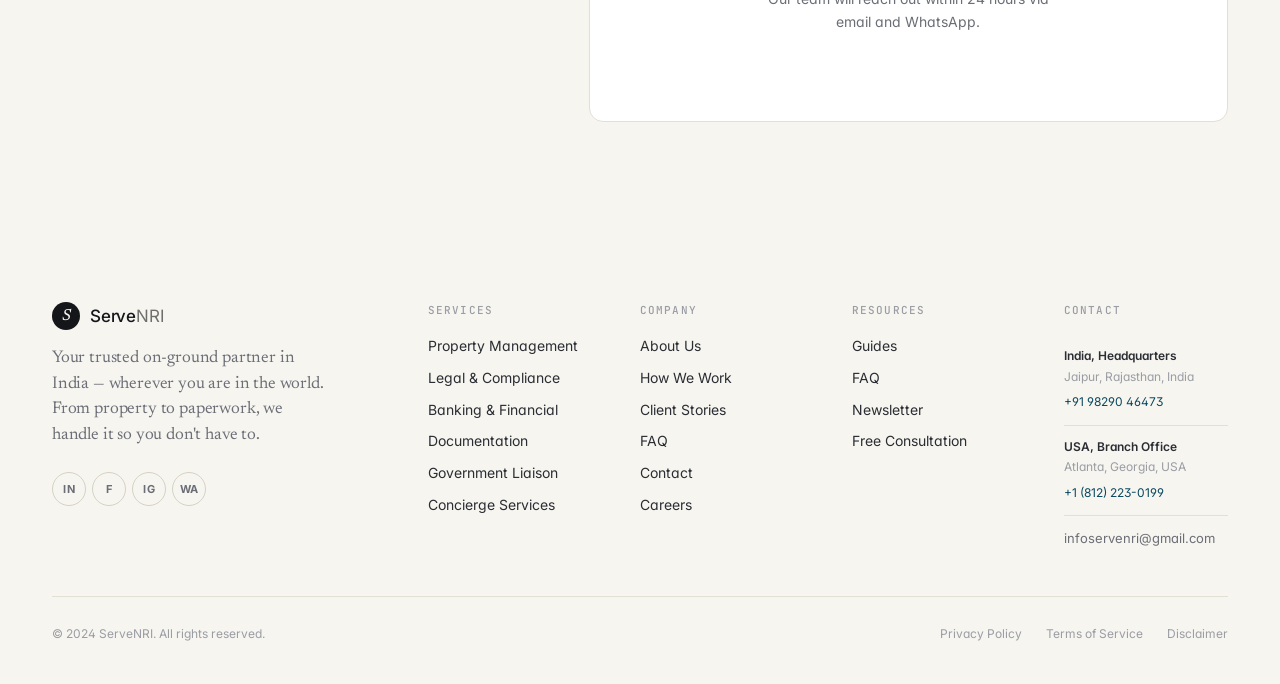
==== commit a0d7e652: "fix: strip AI cues from testimonials, no dashes or colons as list markers" ====
--- a/index.html
+++ b/index.html
@@ -547,7 +547,7 @@
 
         <div id="testiItems">
           <div class="testi-item active" data-idx="0">
-            <p class="testi-quote"><span class="open-q">"</span>My mother's flat in Jaipur sat empty for nearly three years after she moved in with us here. Every time I tried to sort something myself — find a tenant, get a repair done — it would fall apart. I'd be on a call at midnight IST chasing someone who'd stopped picking up. ServeNRI had a tenant in within about two months, and now I get a WhatsApp message every month with the rent statement. I didn't realise how much that worry had been sitting on me until it just wasn't there anymore.</p>
+            <p class="testi-quote"><span class="open-q">"</span>My mother's flat in Jaipur sat empty for nearly three years after she moved in with us. Anytime I tried sorting it myself it would fall apart. I'd be calling India late at night and whoever I'd spoken to had just stopped picking up. ServeNRI found a tenant in about two months and now I get a WhatsApp update every month with the rent statement. I didn't realise how much that had been weighing on me until it stopped.</p>
             <div class="testi-meta">
               <div>
                 <div class="testi-name">Rajesh &amp; Sunita Sharma</div>
@@ -565,7 +565,7 @@
           </div>
 
           <div class="testi-item" data-idx="1">
-            <p class="testi-quote"><span class="open-q">"</span>My father passed away in 2022 and left us a plot in Punjab. Almost immediately, a neighbour started claiming part of it was his — put up a wall and everything. We tried for over a year from here: relatives, a local lawyer who kept taking money and stalling. I was honestly starting to think we'd just lose it. ServeNRI got involved and within about five months the encroachment was cleared and the boundary is properly marked. I still can't fully believe it.</p>
+            <p class="testi-quote"><span class="open-q">"</span>My father passed away in 2022 and left us a plot in Punjab. A neighbour almost immediately started claiming part of it was his and just put up a wall. We tried for over a year from here. Relatives, a local lawyer who kept taking money and nothing moved. I was honestly starting to think we'd just lose it. ServeNRI got involved and within about five months the whole thing was sorted, boundary properly marked and all. I still can't quite believe it.</p>
             <div class="testi-meta">
               <div>
                 <div class="testi-name">Amarjit Kaur</div>
@@ -583,7 +583,7 @@
           </div>
 
           <div class="testi-item" data-idx="2">
-            <p class="testi-quote"><span class="open-q">"</span>Selling my in-laws' house in Jaipur — a place the family had lived in for over 40 years — felt completely overwhelming before we even started. We had no idea what taxes apply for NRIs, what documents we'd need, any of it. ServeNRI handled everything: valuation, found the buyer, all the paperwork. Manish flew in once for the actual registration, that was it. The whole thing took about six months from our first call to the money landing in our account. I'd expected it to be a two-year ordeal.</p>
+            <p class="testi-quote"><span class="open-q">"</span>Selling my in-laws' house in Jaipur felt completely overwhelming before we even started. The family had lived there for over 40 years and we had no idea how property sale works for NRIs or what documents we'd even need. ServeNRI took care of everything. Valuation, finding the buyer, all the paperwork. Manish flew in once for the actual registration and that was it. The whole thing took about six months from our first call to the money in our account. I honestly expected it to take years.</p>
             <div class="testi-meta">
               <div>
                 <div class="testi-name">Priya &amp; Manish Gupta</div>
@@ -601,7 +601,7 @@
           </div>
 
           <div class="testi-item" data-idx="3">
-            <p class="testi-quote"><span class="open-q">"</span>I needed a POA to deal with a flat inheritance issue in Delhi — my cousin and I couldn't agree and things were getting complicated. Getting it apostilled and registered from London was something I'd been putting off for almost a year because every time I looked into it I got more confused. ServeNRI explained the whole thing in one call, drafted the POA, told me exactly where to get it notarised here, and handled everything on the India side. About three weeks total. I genuinely wish I'd just picked up the phone sooner.</p>
+            <p class="testi-quote"><span class="open-q">"</span>I needed a POA for a flat inheritance issue in Delhi. My cousin and I couldn't agree on anything and it was getting complicated. Getting it apostilled and registered from London was something I'd been putting off for almost a year because every time I looked into it I just got more confused. ServeNRI walked me through it on one call, drafted the POA, told me where to get it notarised here, and handled everything in India. About three weeks. I really wish I had just called them a year earlier.</p>
             <div class="testi-meta">
               <div>
                 <div class="testi-name">Vikram Nair</div>
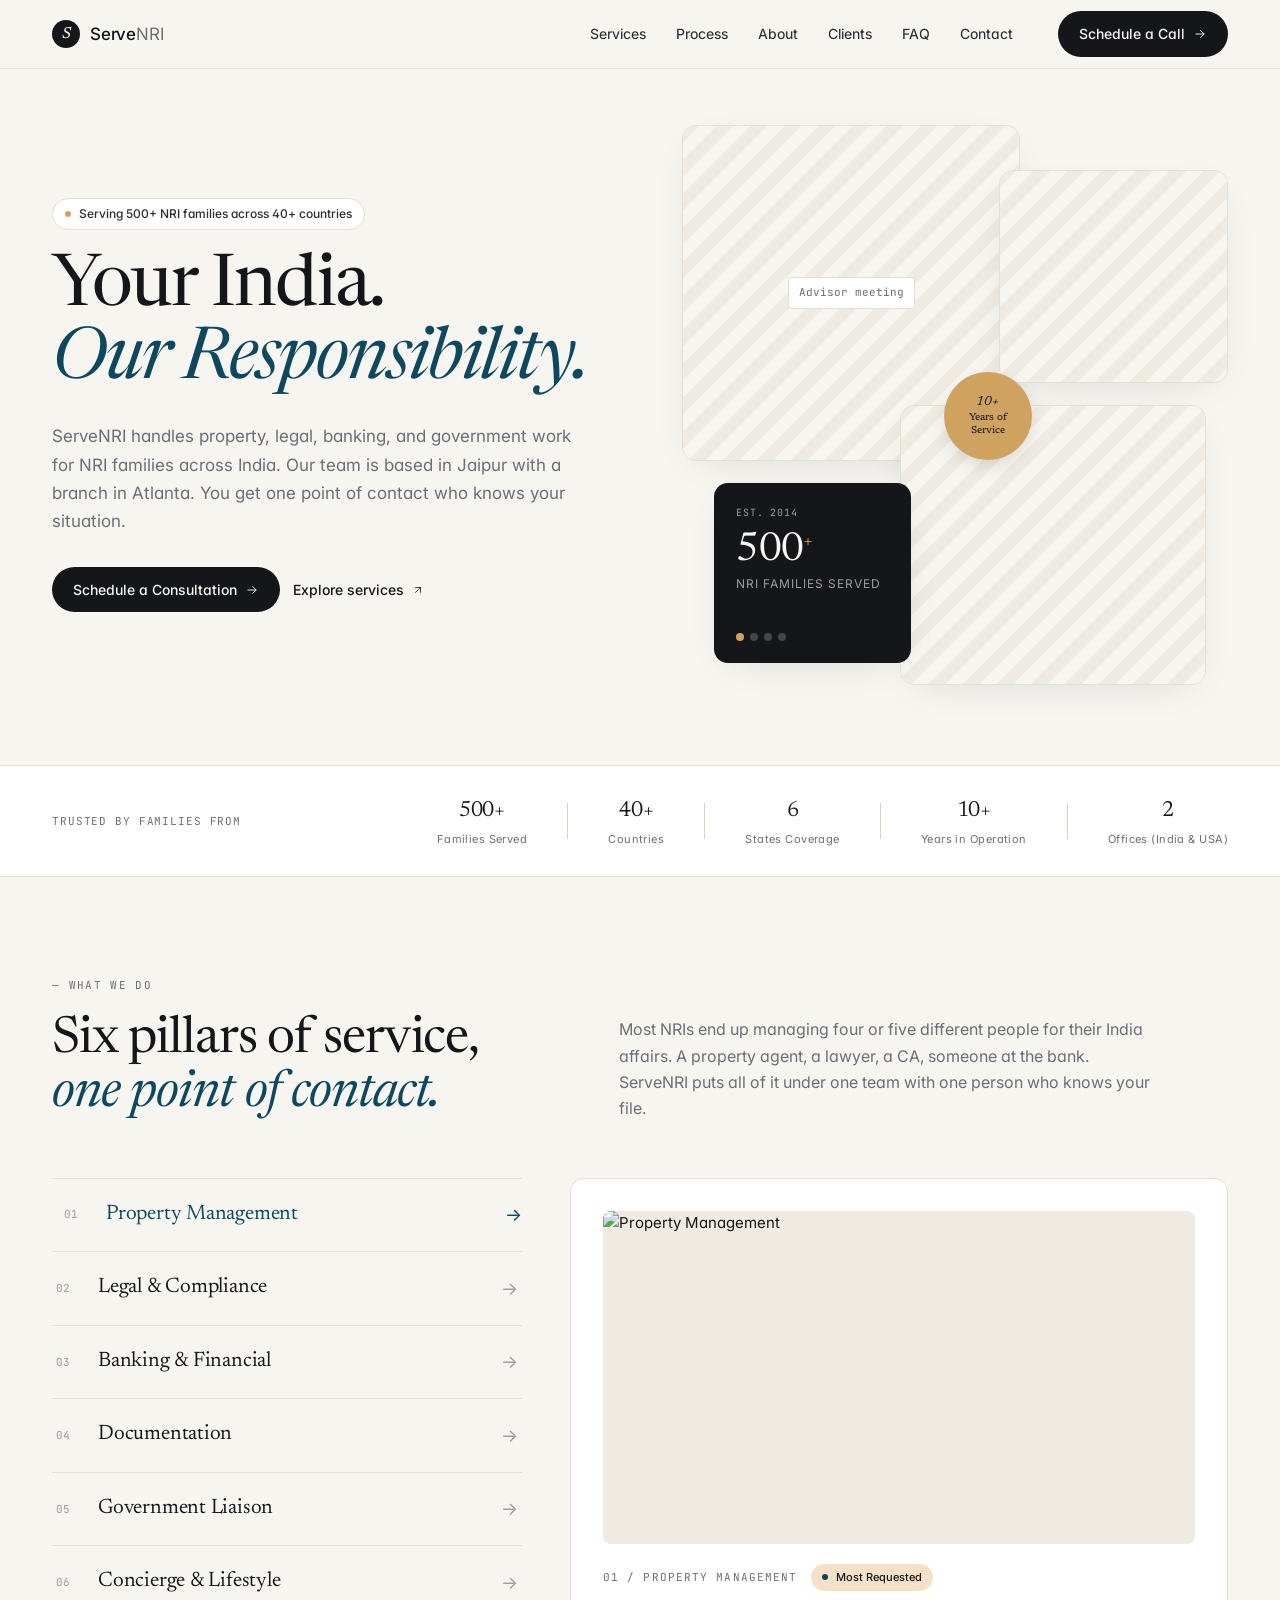
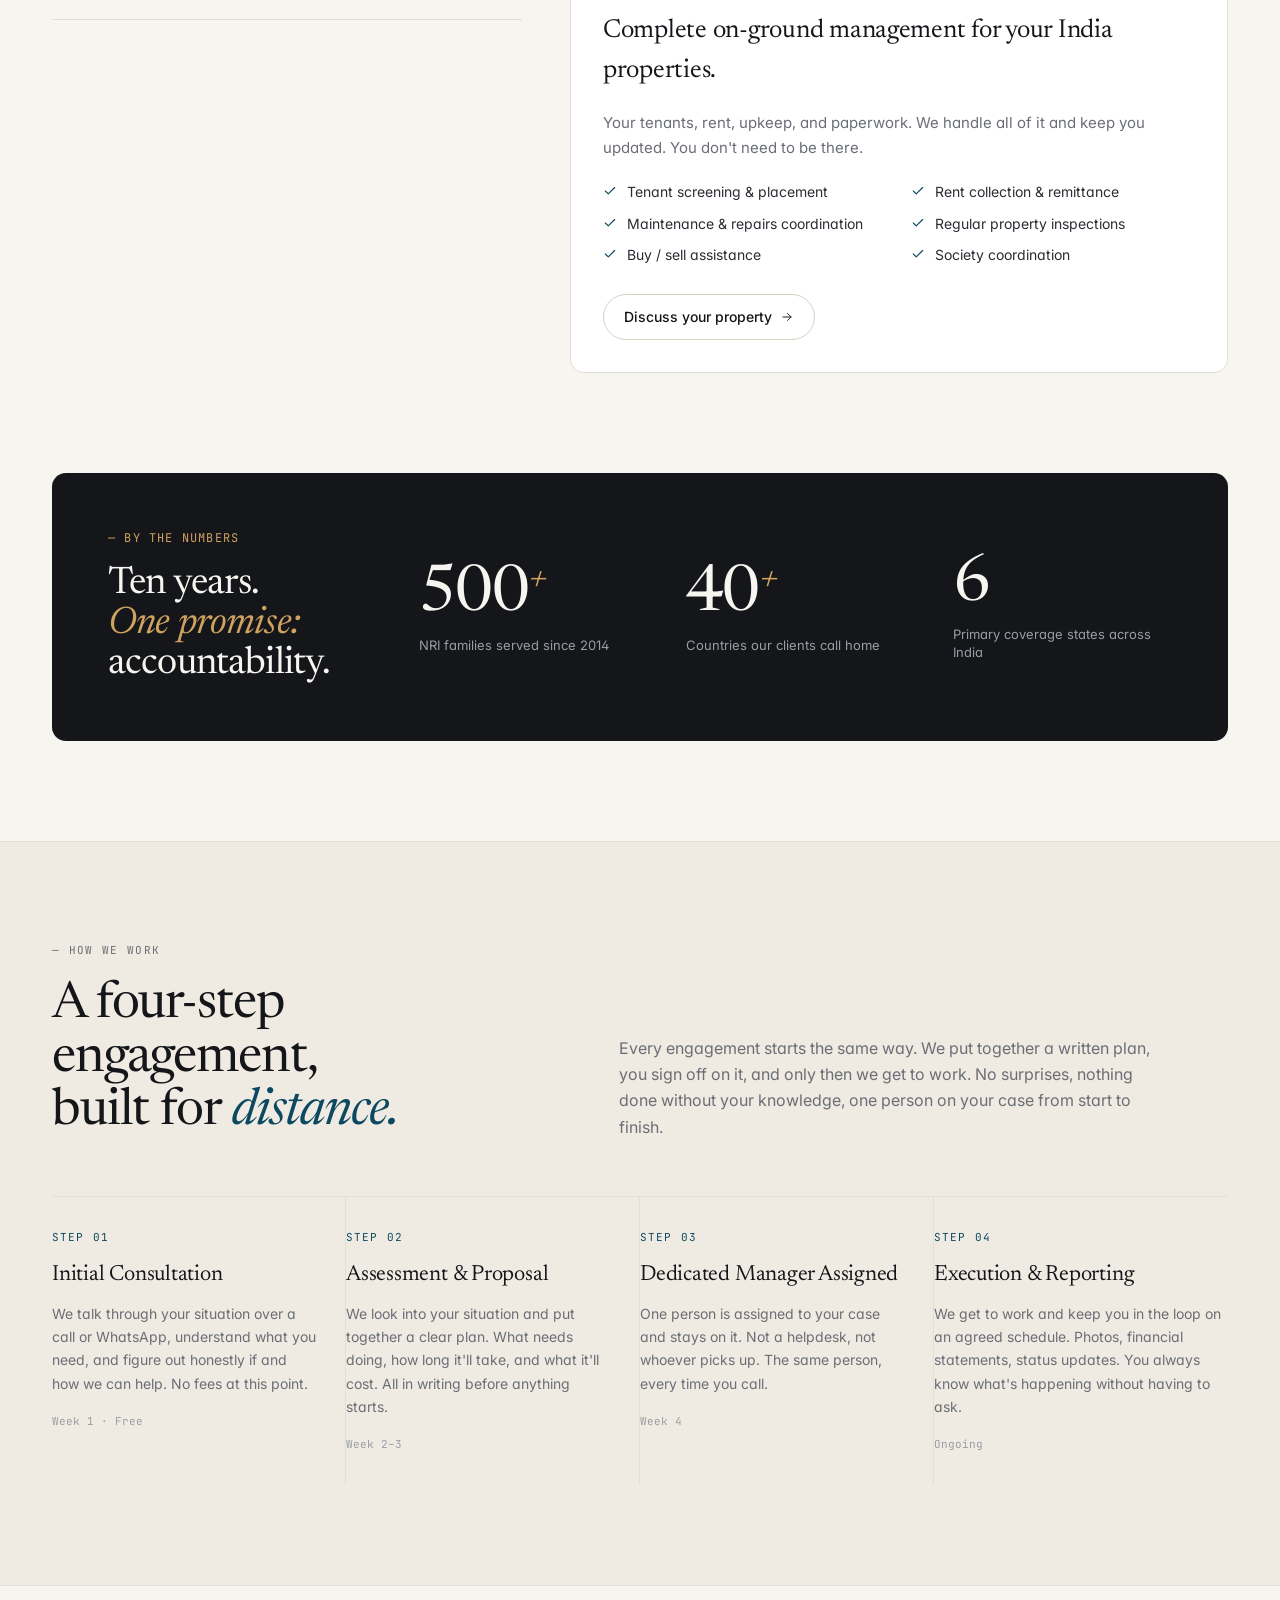
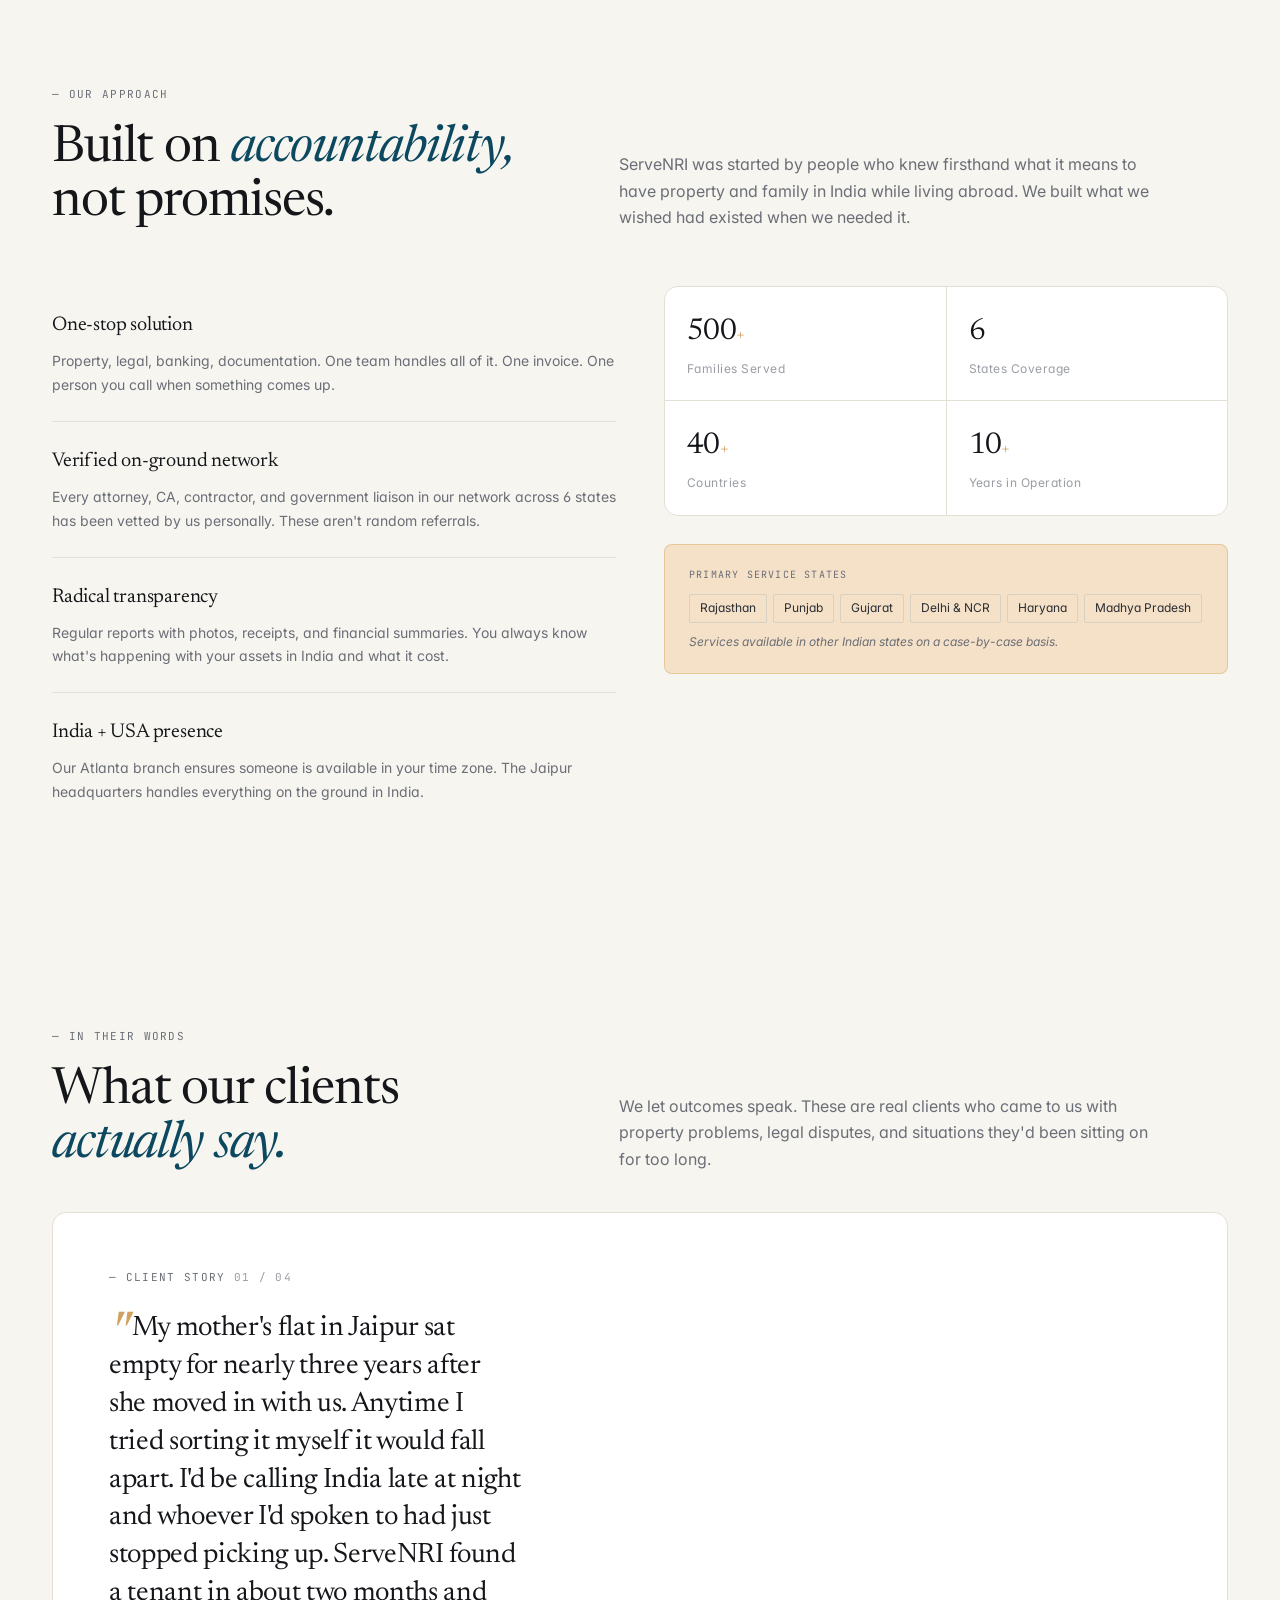
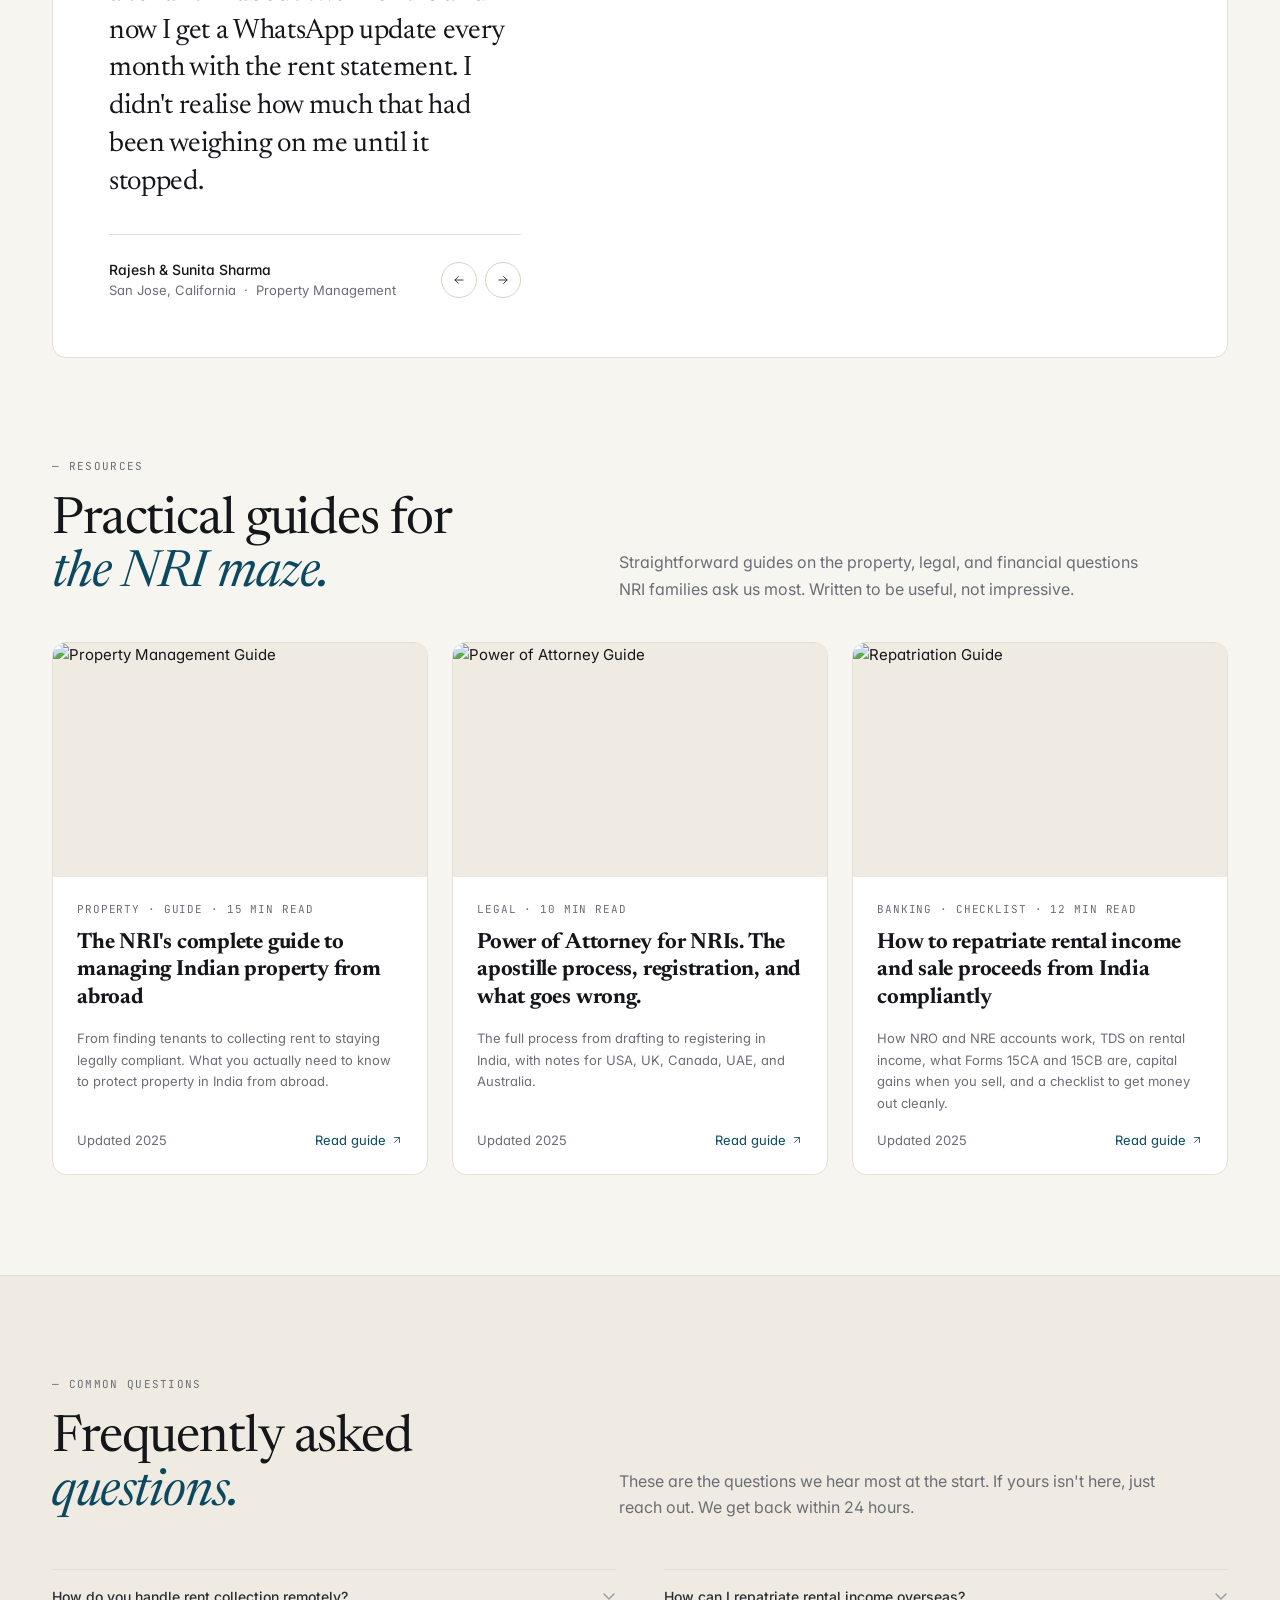
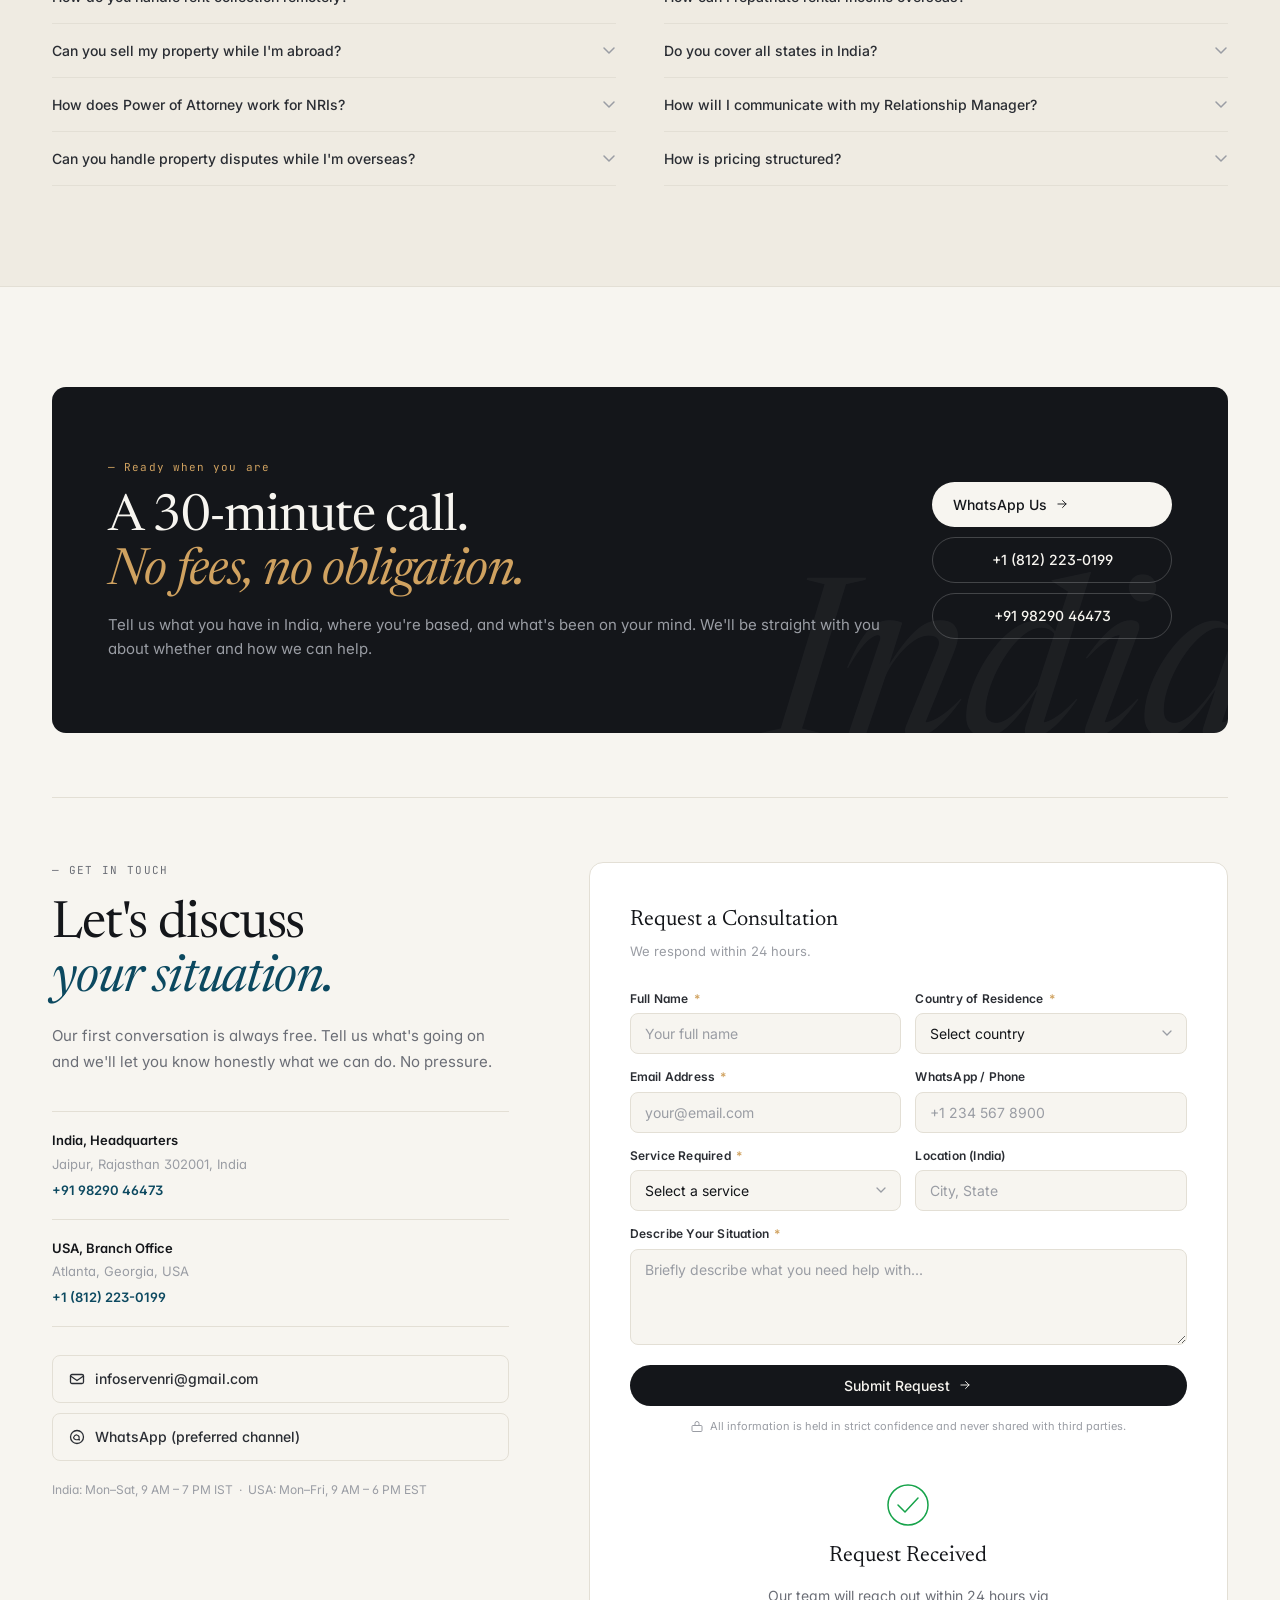
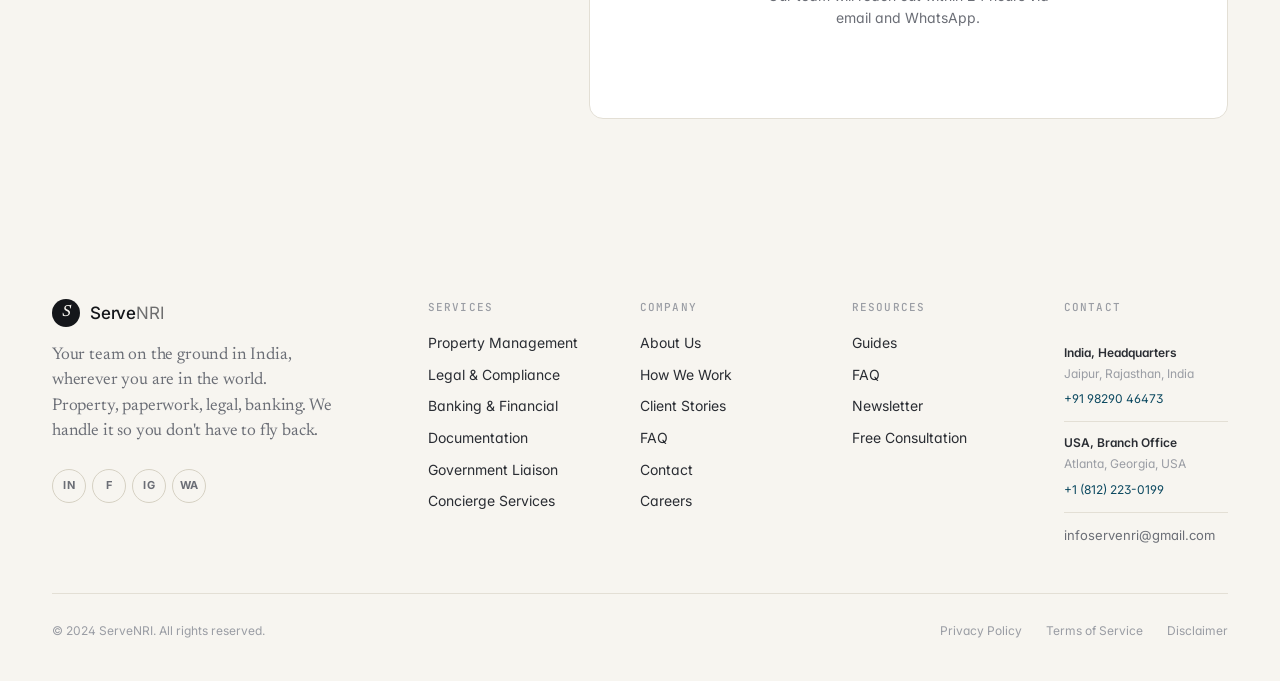
==== commit 149b54ff: "fix: remove all AI cues across entire site, humanise all copy" ====
--- a/index.html
+++ b/index.html
@@ -60,10 +60,9 @@
         <em>Our Responsibility.</em>
       </h1>
       <p class="hero-lead">
-        ServeNRI is a ground-operations firm built for Non-Resident Indians.
-        Property management, legal representation, banking liaison, and government
-        services — managed end-to-end by a dedicated team in Jaipur with a branch
-        in Atlanta, USA.
+        ServeNRI handles property, legal, banking, and government work for NRI families across India.
+        Our team is based in Jaipur with a branch in Atlanta. You get one point of contact
+        who knows your situation.
       </p>
       <div class="hero-actions">
         <a href="#contact" class="btn btn-primary">
@@ -164,9 +163,8 @@
         <h2 class="h2">Six pillars of service,<br/><em>one point of contact.</em></h2>
       </div>
       <p class="section-desc">
-        Most NRIs juggle a property manager, a lawyer, a CA, and a government liaison —
-        often across time zones. ServeNRI consolidates all of it into one accountable
-        on-ground team with a single relationship manager assigned to your family.
+        Most NRIs end up managing four or five different people for their India affairs. A property agent, a lawyer, a CA, someone at the bank.
+        ServeNRI puts all of it under one team with one person who knows your file.
       </p>
     </div>
 
@@ -232,7 +230,7 @@
             </span>
           </div>
           <h4>Complete on-ground management for your India properties.</h4>
-          <p>Tenant relations, rent collection, maintenance, compliance, and regular reporting — managed by our dedicated team. You stay informed while we handle everything.</p>
+          <p>Your tenants, rent, upkeep, and paperwork. We handle all of it and keep you updated. You don't need to be there.</p>
           <div class="svc-checks">
             <div class="svc-check">
               <svg class="svc-check-icon" width="14" height="14" viewBox="0 0 24 24" fill="none" stroke="currentColor" stroke-width="2" stroke-linecap="round" stroke-linejoin="round"><path d="M20 6L9 17l-5-5"/></svg>
@@ -273,8 +271,8 @@
           <div style="display:flex;align-items:center;gap:14px">
             <span class="svc-detail-tag">02 / Legal &amp; Compliance</span>
           </div>
-          <h4>Expert legal representation across India's regulatory landscape.</h4>
-          <p>Protecting your property interests, resolving disputes, and keeping you compliant while you remain abroad. Our legal team operates across all primary coverage states.</p>
+          <h4>Legal support for your property interests, handled from India.</h4>
+          <p>We protect your property, resolve disputes, and keep everything compliant while you're abroad. Our legal team covers all six primary states.</p>
           <div class="svc-checks">
             <div class="svc-check"><svg class="svc-check-icon" width="14" height="14" viewBox="0 0 24 24" fill="none" stroke="currentColor" stroke-width="2" stroke-linecap="round" stroke-linejoin="round"><path d="M20 6L9 17l-5-5"/></svg><span>Property legal verification</span></div>
             <div class="svc-check"><svg class="svc-check-icon" width="14" height="14" viewBox="0 0 24 24" fill="none" stroke="currentColor" stroke-width="2" stroke-linecap="round" stroke-linejoin="round"><path d="M20 6L9 17l-5-5"/></svg><span>Dispute resolution</span></div>
@@ -294,8 +292,8 @@
           <div style="display:flex;align-items:center;gap:14px">
             <span class="svc-detail-tag">03 / Banking &amp; Financial</span>
           </div>
-          <h4>Bridging your overseas financial life with India's banking ecosystem.</h4>
-          <p>From account management and FEMA compliance to rent remittance and tax handling — we ensure your India finances are always compliant and efficient.</p>
+          <h4>Your India banking handled so the money actually reaches you.</h4>
+          <p>We manage your NRO/NRE accounts, FEMA compliance, rent transfers, and tax filings. Your India finances stay clean and your money reaches you.</p>
           <div class="svc-checks">
             <div class="svc-check"><svg class="svc-check-icon" width="14" height="14" viewBox="0 0 24 24" fill="none" stroke="currentColor" stroke-width="2" stroke-linecap="round" stroke-linejoin="round"><path d="M20 6L9 17l-5-5"/></svg><span>NRE / NRO / FCNR account support</span></div>
             <div class="svc-check"><svg class="svc-check-icon" width="14" height="14" viewBox="0 0 24 24" fill="none" stroke="currentColor" stroke-width="2" stroke-linecap="round" stroke-linejoin="round"><path d="M20 6L9 17l-5-5"/></svg><span>Account setup (no presence needed)</span></div>
@@ -315,8 +313,8 @@
           <div style="display:flex;align-items:center;gap:14px">
             <span class="svc-detail-tag">04 / Documentation</span>
           </div>
-          <h4>India's documentation landscape managed end to end.</h4>
-          <p>A missing certificate can derail transactions worth crores. We manage the entire chain — collection, verification, processing, submission, and follow-up — without exception.</p>
+          <h4>Every certificate tracked, every office followed up with.</h4>
+          <p>One missing document can hold up a transaction worth crores. We chase every certificate, follow up at every office, and make sure nothing slips.</p>
           <div class="svc-checks">
             <div class="svc-check"><svg class="svc-check-icon" width="14" height="14" viewBox="0 0 24 24" fill="none" stroke="currentColor" stroke-width="2" stroke-linecap="round" stroke-linejoin="round"><path d="M20 6L9 17l-5-5"/></svg><span>Sale deeds, gift deeds, partitions</span></div>
             <div class="svc-check"><svg class="svc-check-icon" width="14" height="14" viewBox="0 0 24 24" fill="none" stroke="currentColor" stroke-width="2" stroke-linecap="round" stroke-linejoin="round"><path d="M20 6L9 17l-5-5"/></svg><span>Aadhaar, PAN, OCI/PIO assistance</span></div>
@@ -337,7 +335,7 @@
             <span class="svc-detail-tag">05 / Government Liaison</span>
           </div>
           <h4>We navigate India's government offices so you don't have to.</h4>
-          <p>Regulatory bodies and administrative processes managed on your behalf — so bureaucracy never becomes your problem to solve from abroad.</p>
+          <p>Government offices, approvals, and administrative processes handled by our team. You don't need to fly back to stand in a queue.</p>
           <div class="svc-checks">
             <div class="svc-check"><svg class="svc-check-icon" width="14" height="14" viewBox="0 0 24 24" fill="none" stroke="currentColor" stroke-width="2" stroke-linecap="round" stroke-linejoin="round"><path d="M20 6L9 17l-5-5"/></svg><span>Building approvals &amp; licenses</span></div>
             <div class="svc-check"><svg class="svc-check-icon" width="14" height="14" viewBox="0 0 24 24" fill="none" stroke="currentColor" stroke-width="2" stroke-linecap="round" stroke-linejoin="round"><path d="M20 6L9 17l-5-5"/></svg><span>Municipal corporation liaison</span></div>
@@ -357,8 +355,8 @@
           <div style="display:flex;align-items:center;gap:14px">
             <span class="svc-detail-tag">06 / Concierge &amp; Lifestyle</span>
           </div>
-          <h4>Personalized support for every aspect of your India connection.</h4>
-          <p>Beyond the core services — bespoke support at whatever scale the situation demands, from relocation logistics to emergency response around the clock.</p>
+          <h4>Whatever the situation needs, we handle it.</h4>
+          <p>When something comes up that doesn't fit a category, we still deal with it. Relocation, property setup, emergencies. Whatever your situation calls for.</p>
           <div class="svc-checks">
             <div class="svc-check"><svg class="svc-check-icon" width="14" height="14" viewBox="0 0 24 24" fill="none" stroke="currentColor" stroke-width="2" stroke-linecap="round" stroke-linejoin="round"><path d="M20 6L9 17l-5-5"/></svg><span>Relocation assistance</span></div>
             <div class="svc-check"><svg class="svc-check-icon" width="14" height="14" viewBox="0 0 24 24" fill="none" stroke="currentColor" stroke-width="2" stroke-linecap="round" stroke-linejoin="round"><path d="M20 6L9 17l-5-5"/></svg><span>Property setup &amp; furnishing</span></div>
@@ -414,9 +412,9 @@
         <h2 class="h2">A four-step engagement,<br/>built for <em>distance.</em></h2>
       </div>
       <p class="section-desc">
-        Every ServeNRI engagement begins the same way — with a written plan, signed off by you,
-        before we take any action. No surprises, no hidden fees, no decisions made without your input.
-        One relationship manager owns your case from day one.
+        Every engagement starts the same way. We put together a written plan, you sign off on it,
+        and only then we get to work. No surprises, nothing done without your knowledge,
+        one person on your case from start to finish.
       </p>
     </div>
 
@@ -424,25 +422,25 @@
       <div class="process-step reveal">
         <div class="step-num">STEP 01</div>
         <h4>Initial Consultation</h4>
-        <p>A detailed conversation — by phone, WhatsApp, or video call — to understand your situation in India and your objectives. No obligation, no fees at this stage.</p>
+        <p>We talk through your situation over a call or WhatsApp, understand what you need, and figure out honestly if and how we can help. No fees at this point.</p>
         <div class="step-meta">Week 1 · Free</div>
       </div>
       <div class="process-step reveal d1">
         <div class="step-num">STEP 02</div>
         <h4>Assessment &amp; Proposal</h4>
-        <p>Our team assesses your property, legal, or financial situation and delivers a clear, itemized action plan with timelines, scope, and a transparent fee structure.</p>
+        <p>We look into your situation and put together a clear plan. What needs doing, how long it'll take, and what it'll cost. All in writing before anything starts.</p>
         <div class="step-meta">Week 2–3</div>
       </div>
       <div class="process-step reveal d2">
         <div class="step-num">STEP 03</div>
         <h4>Dedicated Manager Assigned</h4>
-        <p>You are assigned a single Relationship Manager who owns your case from start to finish — one accountable contact, not a rotating call center.</p>
+        <p>One person is assigned to your case and stays on it. Not a helpdesk, not whoever picks up. The same person, every time you call.</p>
         <div class="step-meta">Week 4</div>
       </div>
       <div class="process-step reveal d3">
         <div class="step-num">STEP 04</div>
         <h4>Execution &amp; Reporting</h4>
-        <p>We execute the plan with regular progress updates, photo documentation, financial statements, and legal status reports delivered digitally on an agreed schedule.</p>
+        <p>We get to work and keep you in the loop on an agreed schedule. Photos, financial statements, status updates. You always know what's happening without having to ask.</p>
         <div class="step-meta">Ongoing</div>
       </div>
     </div>
@@ -460,10 +458,8 @@
         <h2 class="h2">Built on <em>accountability,</em><br/>not promises.</h2>
       </div>
       <p class="section-desc">
-        ServeNRI was founded by people who understood firsthand what it means to have property,
-        family, and obligations in India while living thousands of miles away. We built the
-        service we wish had existed — professional, transparent, and genuinely accountable
-        for outcomes.
+        ServeNRI was started by people who knew firsthand what it means to have property and family in India
+        while living abroad. We built what we wished had existed when we needed it.
       </p>
     </div>
 
@@ -471,15 +467,15 @@
       <div style="display:flex;flex-direction:column;gap:0">
         <div class="diff-item reveal" style="padding:24px 0;border-bottom:1px solid var(--line)">
           <h4 style="font-family:'Newsreader',serif;font-weight:400;font-size:20px;margin-bottom:8px;letter-spacing:-0.01em">One-stop solution</h4>
-          <p style="color:var(--muted);font-size:14px;line-height:1.7">Property, legal, banking, documentation — all managed by one team, with one invoice, one point of contact. No coordination overhead for you.</p>
+          <p style="color:var(--muted);font-size:14px;line-height:1.7">Property, legal, banking, documentation. One team handles all of it. One invoice. One person you call when something comes up.</p>
         </div>
         <div class="diff-item reveal d1" style="padding:24px 0;border-bottom:1px solid var(--line)">
           <h4 style="font-family:'Newsreader',serif;font-weight:400;font-size:20px;margin-bottom:8px;letter-spacing:-0.01em">Verified on-ground network</h4>
-          <p style="color:var(--muted);font-size:14px;line-height:1.7">Our attorneys, CA firms, contractors, and government liaisons across 6 states are vetted and subject to our quality standards — not random referrals.</p>
+          <p style="color:var(--muted);font-size:14px;line-height:1.7">Every attorney, CA, contractor, and government liaison in our network across 6 states has been vetted by us personally. These aren't random referrals.</p>
         </div>
         <div class="diff-item reveal d2" style="padding:24px 0;border-bottom:1px solid var(--line)">
           <h4 style="font-family:'Newsreader',serif;font-weight:400;font-size:20px;margin-bottom:8px;letter-spacing:-0.01em">Radical transparency</h4>
-          <p style="color:var(--muted);font-size:14px;line-height:1.7">Regular reports with photos, receipts, and financial summaries. You always know exactly what is happening with your India assets — and what it cost.</p>
+          <p style="color:var(--muted);font-size:14px;line-height:1.7">Regular reports with photos, receipts, and financial summaries. You always know what's happening with your assets in India and what it cost.</p>
         </div>
         <div class="diff-item reveal d3" style="padding:24px 0">
           <h4 style="font-family:'Newsreader',serif;font-weight:400;font-size:20px;margin-bottom:8px;letter-spacing:-0.01em">India + USA presence</h4>
@@ -535,8 +531,8 @@
         <h2 class="h2">What our clients<br/><em>actually say.</em></h2>
       </div>
       <p class="section-desc">
-        We let outcomes speak. These are real clients who trusted us with property matters, legal
-        disputes, and complex NRI situations — resolved from across time zones.
+        We let outcomes speak. These are real clients who came to us with property problems, legal
+        disputes, and situations they'd been sitting on for too long.
       </p>
     </div>
 
@@ -634,8 +630,8 @@
         <h2 class="h2">Practical guides for<br/><em>the NRI maze.</em></h2>
       </div>
       <p class="section-desc">
-        Plain-language guides on property, legal, and financial matters most frequently
-        faced by NRI families — no jargon, no filler.
+        Straightforward guides on the property, legal, and financial questions NRI families ask us most.
+        Written to be useful, not impressive.
       </p>
     </div>
 
@@ -648,7 +644,7 @@
         <div class="insight-body">
           <div class="insight-meta">Property · Guide · 15 min read</div>
           <h3 class="insight-title">The NRI's complete guide to managing Indian property from abroad</h3>
-          <p class="insight-preview">Tenants, rent remittance, maintenance, legal compliance, buy/sell from abroad — the full picture on protecting your India assets remotely.</p>
+          <p class="insight-preview">From finding tenants to collecting rent to staying legally compliant. What you actually need to know to protect property in India from abroad.</p>
           <div class="insight-foot">
             <span>Updated 2025</span>
             <span class="insight-read">
@@ -666,8 +662,8 @@
         </div>
         <div class="insight-body">
           <div class="insight-meta">Legal · 10 min read</div>
-          <h3 class="insight-title">Power of Attorney for NRIs: apostille, registration, and common pitfalls</h3>
-          <p class="insight-preview">Step-by-step process from drafting to India-side registration, with country-specific notes for USA, UK, Canada, UAE, and Australia.</p>
+          <h3 class="insight-title">Power of Attorney for NRIs. The apostille process, registration, and what goes wrong.</h3>
+          <p class="insight-preview">The full process from drafting to registering in India, with notes for USA, UK, Canada, UAE, and Australia.</p>
           <div class="insight-foot">
             <span>Updated 2025</span>
             <span class="insight-read">
@@ -686,7 +682,7 @@
         <div class="insight-body">
           <div class="insight-meta">Banking · Checklist · 12 min read</div>
           <h3 class="insight-title">How to repatriate rental income and sale proceeds from India compliantly</h3>
-          <p class="insight-preview">NRO vs NRE accounts, TDS obligations, Form 15CA/CB, capital gains tax on sale, and a step-by-step repatriation checklist.</p>
+          <p class="insight-preview">How NRO and NRE accounts work, TDS on rental income, what Forms 15CA and 15CB are, capital gains when you sell, and a checklist to get money out cleanly.</p>
           <div class="insight-foot">
             <span>Updated 2025</span>
             <span class="insight-read">
@@ -712,8 +708,7 @@
         <h2 class="h2">Frequently asked<br/><em>questions.</em></h2>
       </div>
       <p class="section-desc">
-        Answers to the questions we hear most from NRI families at the start of their
-        journey with us. Don't see yours? Reach out — we respond within 24 hours.
+        These are the questions we hear most at the start. If yours isn't here, just reach out. We get back within 24 hours.
       </p>
     </div>
 
@@ -724,28 +719,28 @@
             How do you handle rent collection remotely?
             <svg width="14" height="14" viewBox="0 0 14 14" fill="none"><path d="M2 5l5 5 5-5" stroke="currentColor" stroke-width="1.5" stroke-linecap="round" stroke-linejoin="round"/></svg>
           </button>
-          <div class="faq-a" hidden><p>We manage the entire tenant relationship — screening, lease execution, rent collection, and remittance. Rent is collected monthly and transferred to your designated account with a full digital statement.</p></div>
+          <div class="faq-a" hidden><p>We handle everything with the tenant. Screening, the lease, rent collection, and getting the money to your account each month with a full statement.</p></div>
         </div>
         <div class="faq-item">
           <button class="faq-q" aria-expanded="false">
             Can you sell my property while I'm abroad?
             <svg width="14" height="14" viewBox="0 0 14 14" fill="none"><path d="M2 5l5 5 5-5" stroke="currentColor" stroke-width="1.5" stroke-linecap="round" stroke-linejoin="round"/></svg>
           </button>
-          <div class="faq-a" hidden><p>Yes. With a properly executed Power of Attorney, we manage the entire sale — valuation, buyer sourcing, negotiation, documentation, and registration. Most clients only need to be present for the final deed execution, or not at all if the POA covers it.</p></div>
+          <div class="faq-a" hidden><p>Yes. With a proper Power of Attorney in place, we handle the full sale. Valuation, finding the buyer, negotiation, documentation, registration. Most clients fly in only for the final deed signing, and some not at all.</p></div>
         </div>
         <div class="faq-item">
           <button class="faq-q" aria-expanded="false">
             How does Power of Attorney work for NRIs?
             <svg width="14" height="14" viewBox="0 0 14 14" fill="none"><path d="M2 5l5 5 5-5" stroke="currentColor" stroke-width="1.5" stroke-linecap="round" stroke-linejoin="round"/></svg>
           </button>
-          <div class="faq-a" hidden><p>You execute a POA in your country of residence, have it notarized and apostilled, then courier it to India for registration. We guide you through every step and then act as your authorized representative once it is active.</p></div>
+          <div class="faq-a" hidden><p>You sign the POA in your country, get it notarised and apostilled, then courier it to India for registration. We walk you through every step and act as your representative once it's active.</p></div>
         </div>
         <div class="faq-item">
           <button class="faq-q" aria-expanded="false">
             Can you handle property disputes while I'm overseas?
             <svg width="14" height="14" viewBox="0 0 14 14" fill="none"><path d="M2 5l5 5 5-5" stroke="currentColor" stroke-width="1.5" stroke-linecap="round" stroke-linejoin="round"/></svg>
           </button>
-          <div class="faq-a" hidden><p>Absolutely. We work with experienced property attorneys across our coverage states. Via your Power of Attorney, we can attend hearings, file applications, and manage the full legal process — keeping you informed at every stage.</p></div>
+          <div class="faq-a" hidden><p>Yes. We work with property attorneys across our coverage states. With your Power of Attorney we attend hearings, file applications, and run the legal process. You get updates throughout.</p></div>
         </div>
       </div>
       <div class="faq-col">
@@ -754,28 +749,28 @@
             How can I repatriate rental income overseas?
             <svg width="14" height="14" viewBox="0 0 14 14" fill="none"><path d="M2 5l5 5 5-5" stroke="currentColor" stroke-width="1.5" stroke-linecap="round" stroke-linejoin="round"/></svg>
           </button>
-          <div class="faq-a" hidden><p>Rental income from Indian property can be repatriated via NRO accounts under FEMA regulations. We handle TDS deductions, compliance filings, and coordinate with your bank to ensure smooth and compliant international transfers.</p></div>
+          <div class="faq-a" hidden><p>Rental income goes through your NRO account under FEMA rules. We handle the TDS, the compliance filings, and coordinate with your bank to get the money transferred cleanly.</p></div>
         </div>
         <div class="faq-item">
           <button class="faq-q" aria-expanded="false">
             Do you cover all states in India?
             <svg width="14" height="14" viewBox="0 0 14 14" fill="none"><path d="M2 5l5 5 5-5" stroke="currentColor" stroke-width="1.5" stroke-linecap="round" stroke-linejoin="round"/></svg>
           </button>
-          <div class="faq-a" hidden><p>Our primary coverage includes Rajasthan, Punjab, Gujarat, Madhya Pradesh, Delhi &amp; NCR, and Haryana. For other states, we assess each situation individually — contact us and we will tell you honestly whether and how we can help.</p></div>
+          <div class="faq-a" hidden><p>Our main coverage is Rajasthan, Punjab, Gujarat, Madhya Pradesh, Delhi and NCR, and Haryana. For other states we look at each situation on its own. Just ask and we'll tell you honestly what we can do.</p></div>
         </div>
         <div class="faq-item">
           <button class="faq-q" aria-expanded="false">
             How will I communicate with my Relationship Manager?
             <svg width="14" height="14" viewBox="0 0 14 14" fill="none"><path d="M2 5l5 5 5-5" stroke="currentColor" stroke-width="1.5" stroke-linecap="round" stroke-linejoin="round"/></svg>
           </button>
-          <div class="faq-a" hidden><p>Your Relationship Manager is reachable via WhatsApp, email, phone, and scheduled video calls. We send proactive updates on a pre-agreed schedule — you are never left waiting for news about your case.</p></div>
+          <div class="faq-a" hidden><p>Your Relationship Manager is on WhatsApp, email, and phone. We send updates on an agreed schedule so you're not left chasing us for news.</p></div>
         </div>
         <div class="faq-item">
           <button class="faq-q" aria-expanded="false">
             How is pricing structured?
             <svg width="14" height="14" viewBox="0 0 14 14" fill="none"><path d="M2 5l5 5 5-5" stroke="currentColor" stroke-width="1.5" stroke-linecap="round" stroke-linejoin="round"/></svg>
           </button>
-          <div class="faq-a" hidden><p>Pricing depends on service type and scope. We provide fully transparent, itemized quotes after the initial consultation — no hidden fees. Ongoing management services are monthly retainer; transactional services are typically fixed-fee.</p></div>
+          <div class="faq-a" hidden><p>It depends on what you need. After the first call we give you a clear written quote with no hidden costs. Ongoing management is a monthly retainer. One-off work like a property sale is usually a fixed fee.</p></div>
         </div>
       </div>
     </div>
@@ -793,7 +788,7 @@
       <div>
         <span class="mono" style="letter-spacing:0.1em;font-size:11px">— Ready when you are</span>
         <h2 class="h2" style="margin-top:16px">A 30-minute call.<br/><em>No fees, no obligation.</em></h2>
-        <p>Tell us what you own in India, where you live, and what's been keeping you up at night. We'll tell you — honestly — whether and how we can help.</p>
+        <p>Tell us what you have in India, where you're based, and what's been on your mind. We'll be straight with you about whether and how we can help.</p>
       </div>
       <div class="cta-actions">
         <a href="https://wa.me/18122230199" class="btn btn-primary" target="_blank" rel="noopener noreferrer">
@@ -811,7 +806,7 @@
       <div class="contact-left">
         <div class="section-eyebrow">— Get in touch</div>
         <h2 class="h2" style="margin:16px 0 16px">Let's discuss<br/><em>your situation.</em></h2>
-        <p class="contact-body">Our first consultation is always complimentary. Share your situation and we will assess how we can help — no obligations, no sales pressure.</p>
+        <p class="contact-body">Our first conversation is always free. Tell us what's going on and we'll let you know honestly what we can do. No pressure.</p>
 
         <div class="contact-offices">
           <div class="co-entry">
@@ -928,7 +923,7 @@
           <div class="brand-mark">S</div>
           <span class="brand-name">Serve<em>NRI</em></span>
         </a>
-        <p class="footer-tagline">Your trusted on-ground partner in India — wherever you are in the world. From property to paperwork, we handle it so you don't have to.</p>
+        <p class="footer-tagline">Your team on the ground in India, wherever you are in the world. Property, paperwork, legal, banking. We handle it so you don't have to fly back.</p>
         <div class="footer-social">
           <a href="#" aria-label="LinkedIn">in</a>
           <a href="#" aria-label="Facebook">f</a>
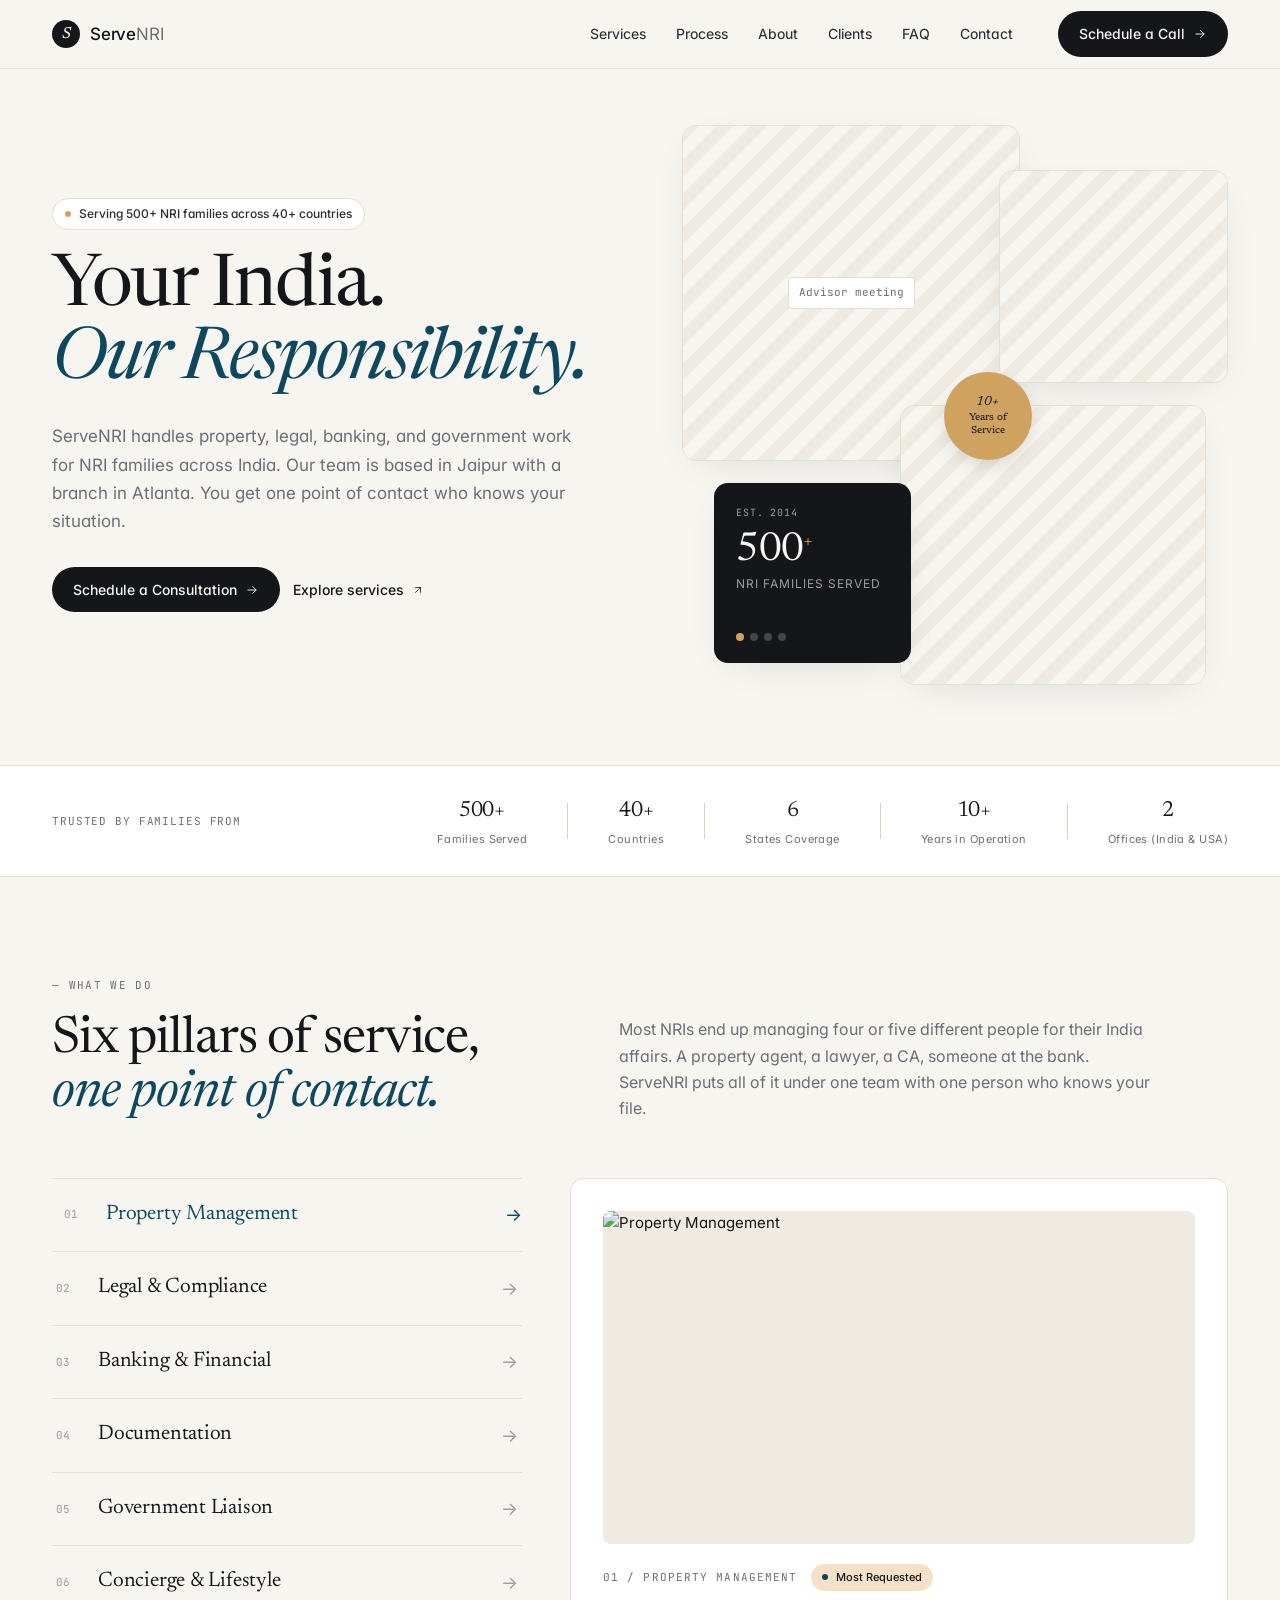
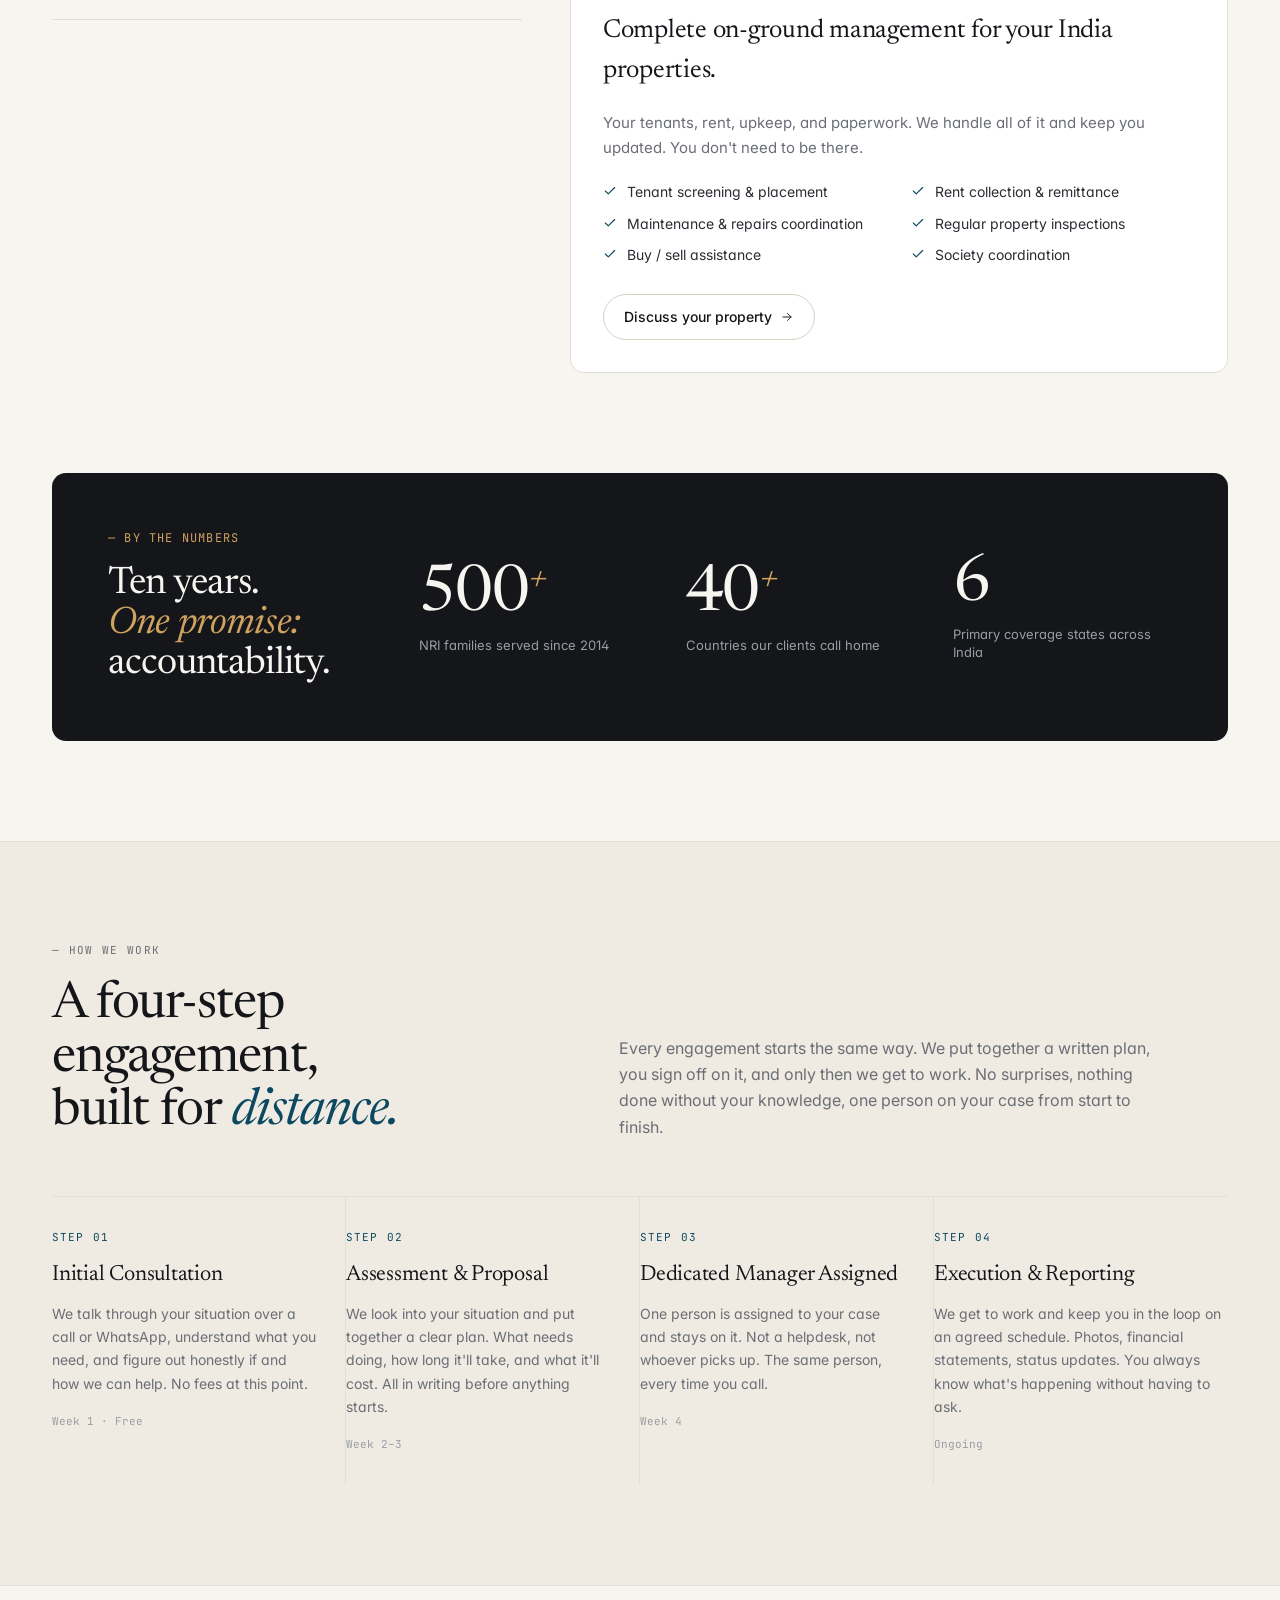
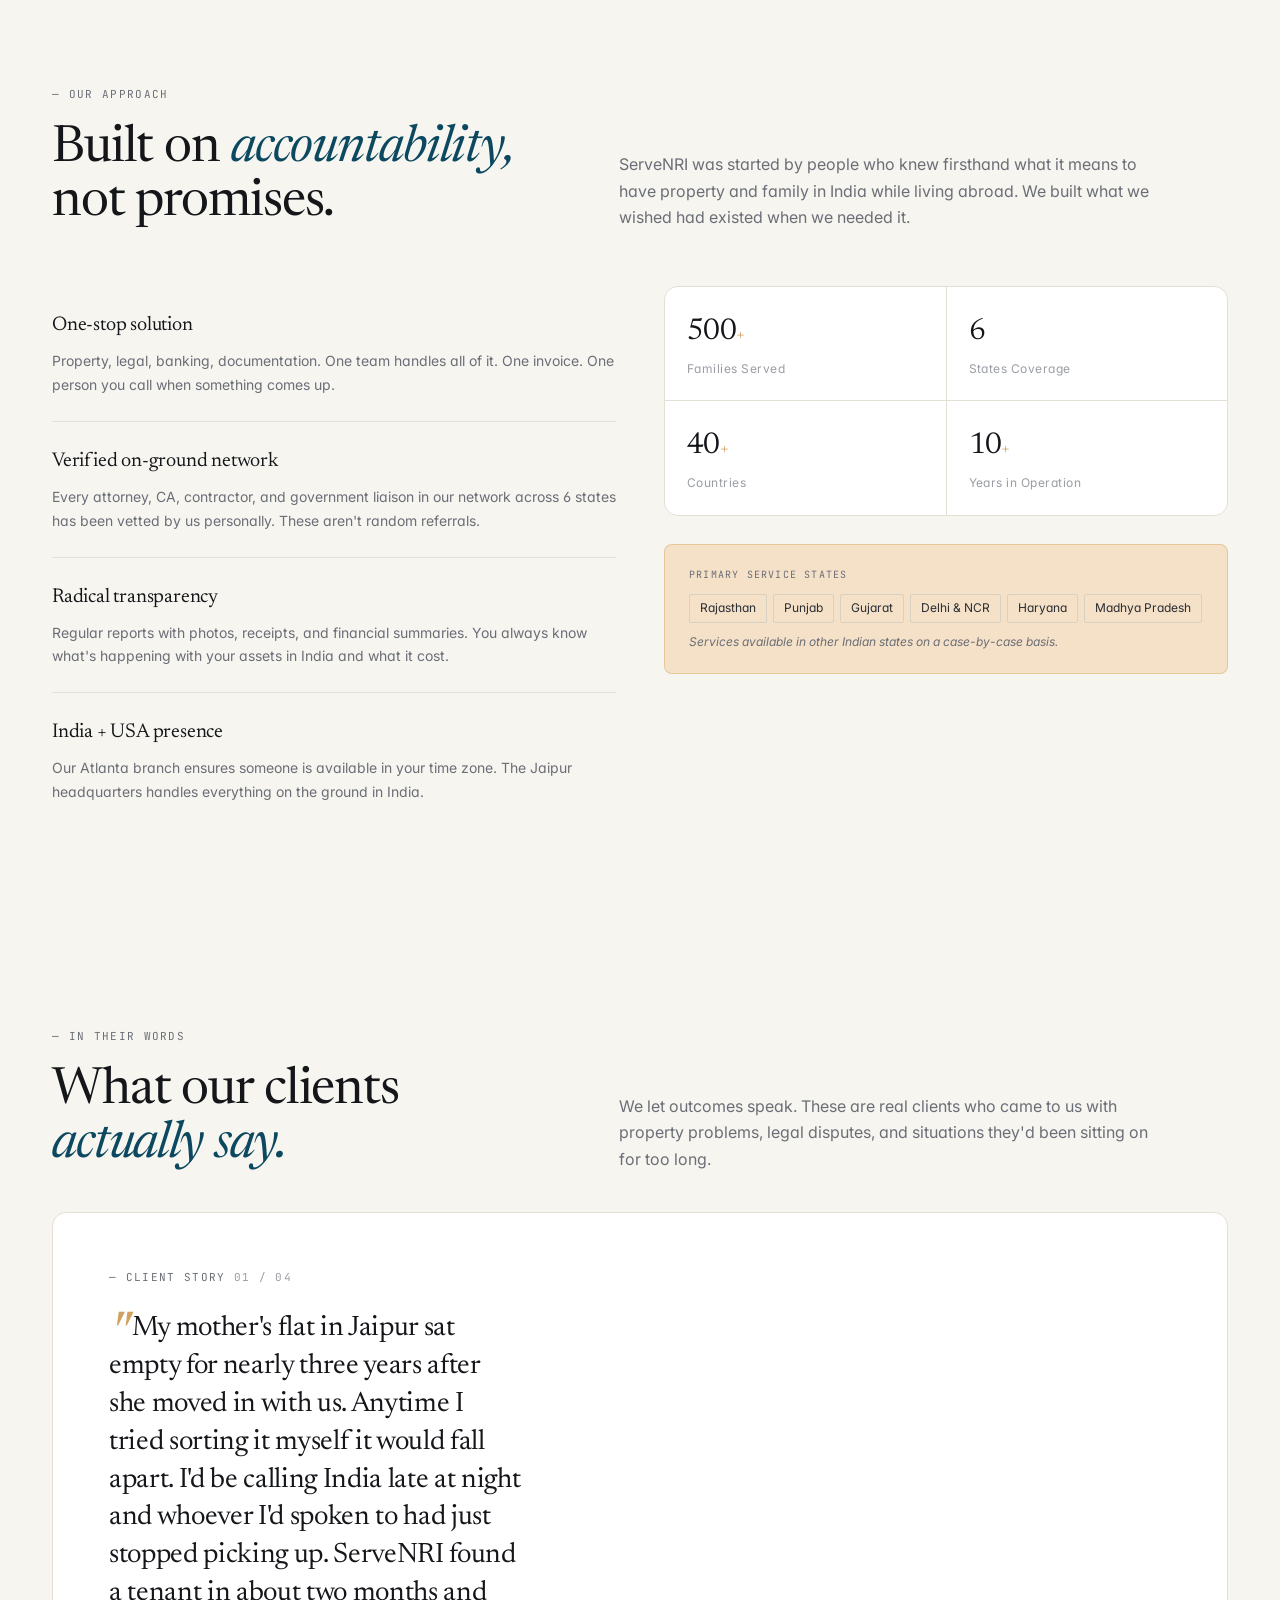
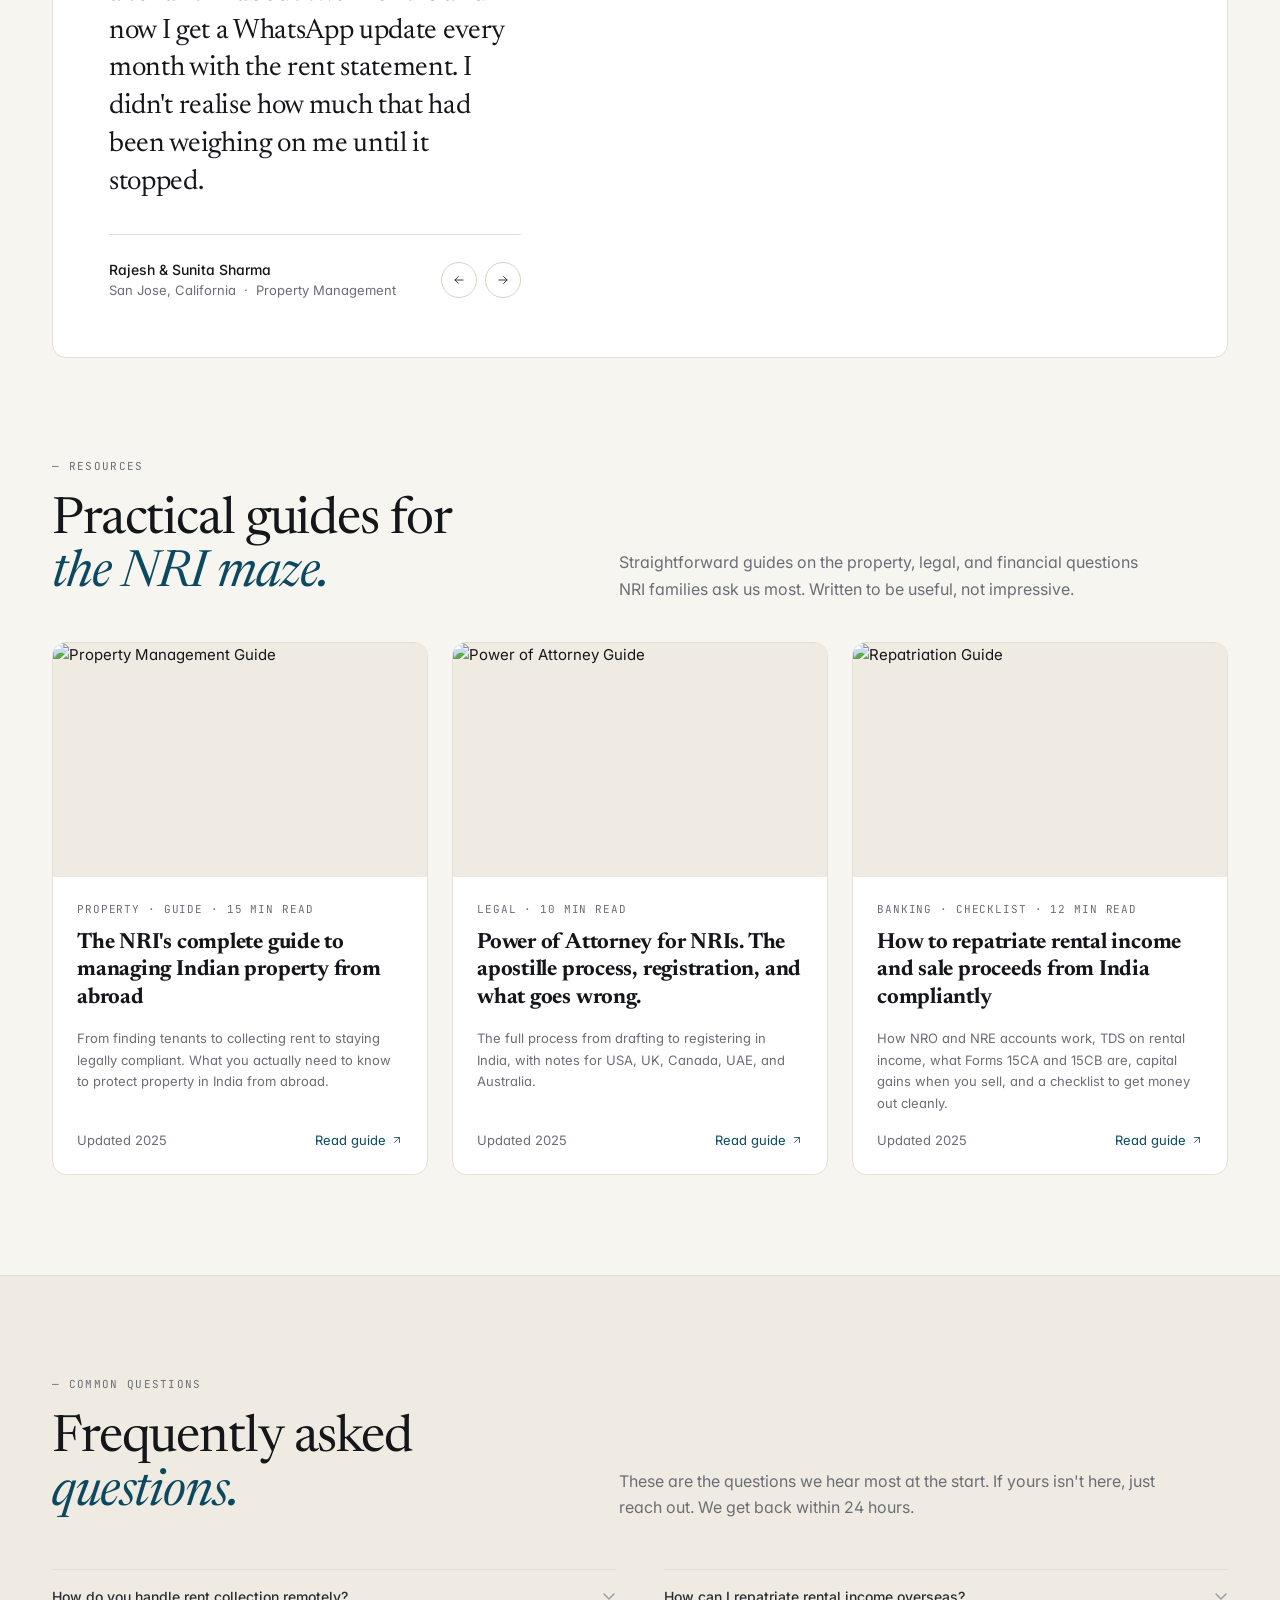
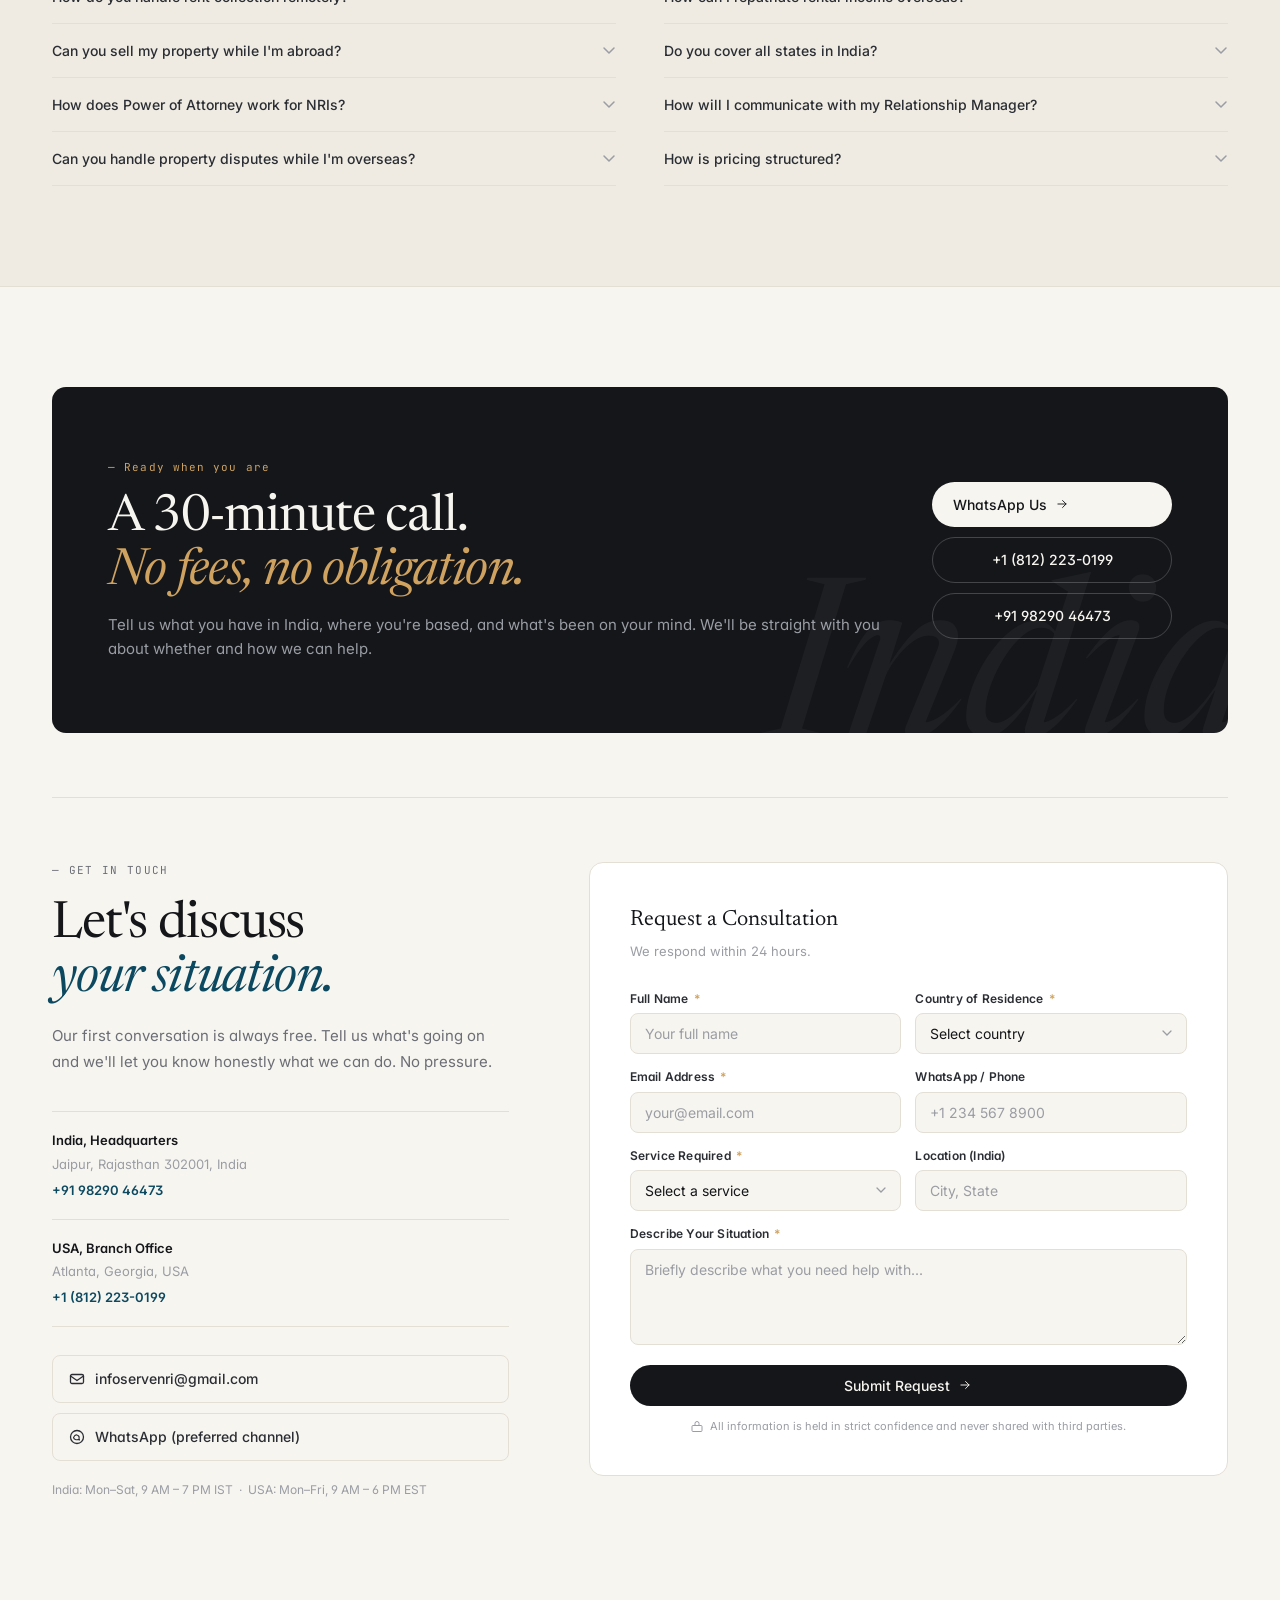
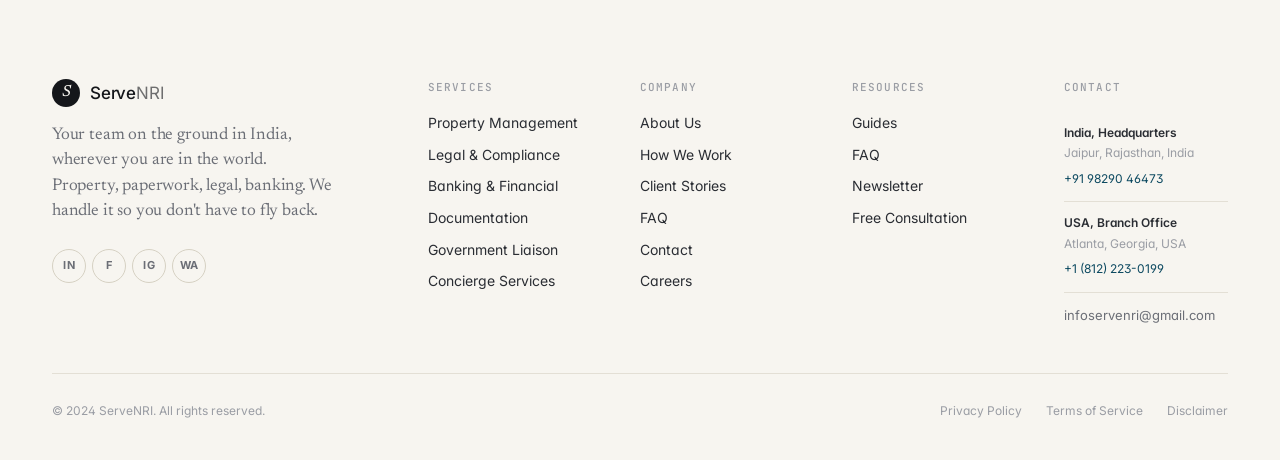
==== commit 7e8c7182: "fix: hide success div on load, add email validation" ====
--- a/index.html
+++ b/index.html
@@ -865,7 +865,8 @@
           <div class="cf-row">
             <div class="cf-field">
               <label for="cf-email">Email Address <abbr title="required">*</abbr></label>
-              <input type="email" id="cf-email" name="email" autocomplete="email" required placeholder="your@email.com" />
+              <input type="email" id="cf-email" name="email" autocomplete="email" required placeholder="your@email.com" pattern="[a-zA-Z0-9._%+\-]+@[a-zA-Z0-9.\-]+\.[a-zA-Z]{2,}" />
+              <span class="cf-error" id="cfEmailError">Please enter a valid email address (e.g. name@example.com)</span>
             </div>
             <div class="cf-field">
               <label for="cf-phone">WhatsApp / Phone</label>
@@ -902,7 +903,7 @@
             All information is held in strict confidence and never shared with third parties.
           </p>
         </form>
-        <div class="cf-success" id="cfSuccess" hidden>
+        <div class="cf-success" id="cfSuccess" style="display:none">
           <svg width="44" height="44" viewBox="0 0 44 44" fill="none"><circle cx="22" cy="22" r="20" stroke="currentColor" stroke-width="1.5"/><path d="M12 22l7 7 13-14" stroke="currentColor" stroke-width="1.5" stroke-linecap="round" stroke-linejoin="round"/></svg>
           <h3>Request Received</h3>
           <p>Our team will reach out within 24 hours via email and WhatsApp.</p>
--- a/styles.css
+++ b/styles.css
@@ -28,6 +28,7 @@
 
 /* ===== RESET ===== */
 *, *::before, *::after { box-sizing: border-box; margin: 0; padding: 0; }
+[hidden] { display: none !important; }
 html { scroll-behavior: smooth; -webkit-text-size-adjust: 100%; }
 body {
   font-family: "Inter", system-ui, -apple-system, sans-serif;
@@ -785,6 +786,8 @@
 .cf-success svg { color: var(--success); }
 .cf-success h3 { font-family: "Newsreader", serif; font-weight: 400; font-size: 22px; }
 .cf-success p { font-size: 14px; color: var(--muted); max-width: 300px; line-height: 1.6; }
+.cf-error { display: none; font-size: 12px; color: #dc2626; margin-top: 4px; }
+.cf-error.visible { display: block; }
 
 /* ===== FOOTER ===== */
 .site-footer { padding: 80px 0 40px; }
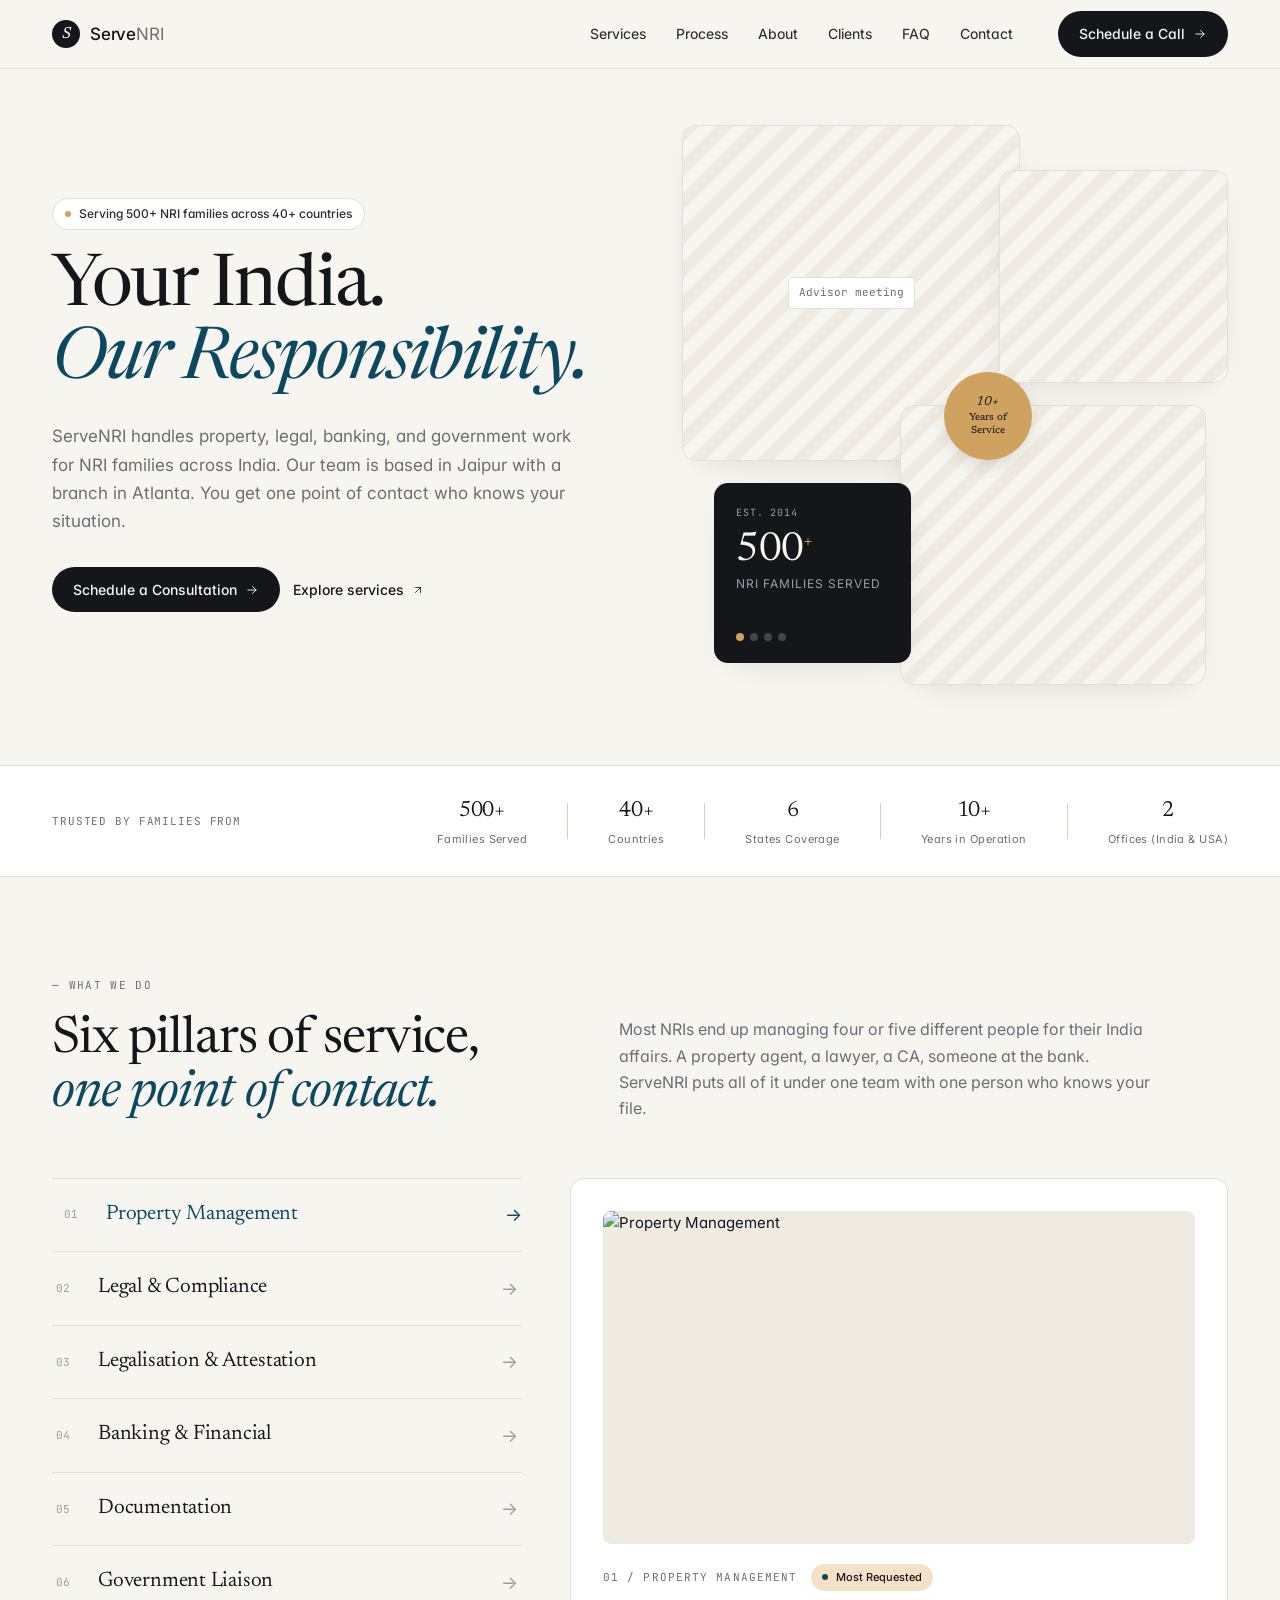
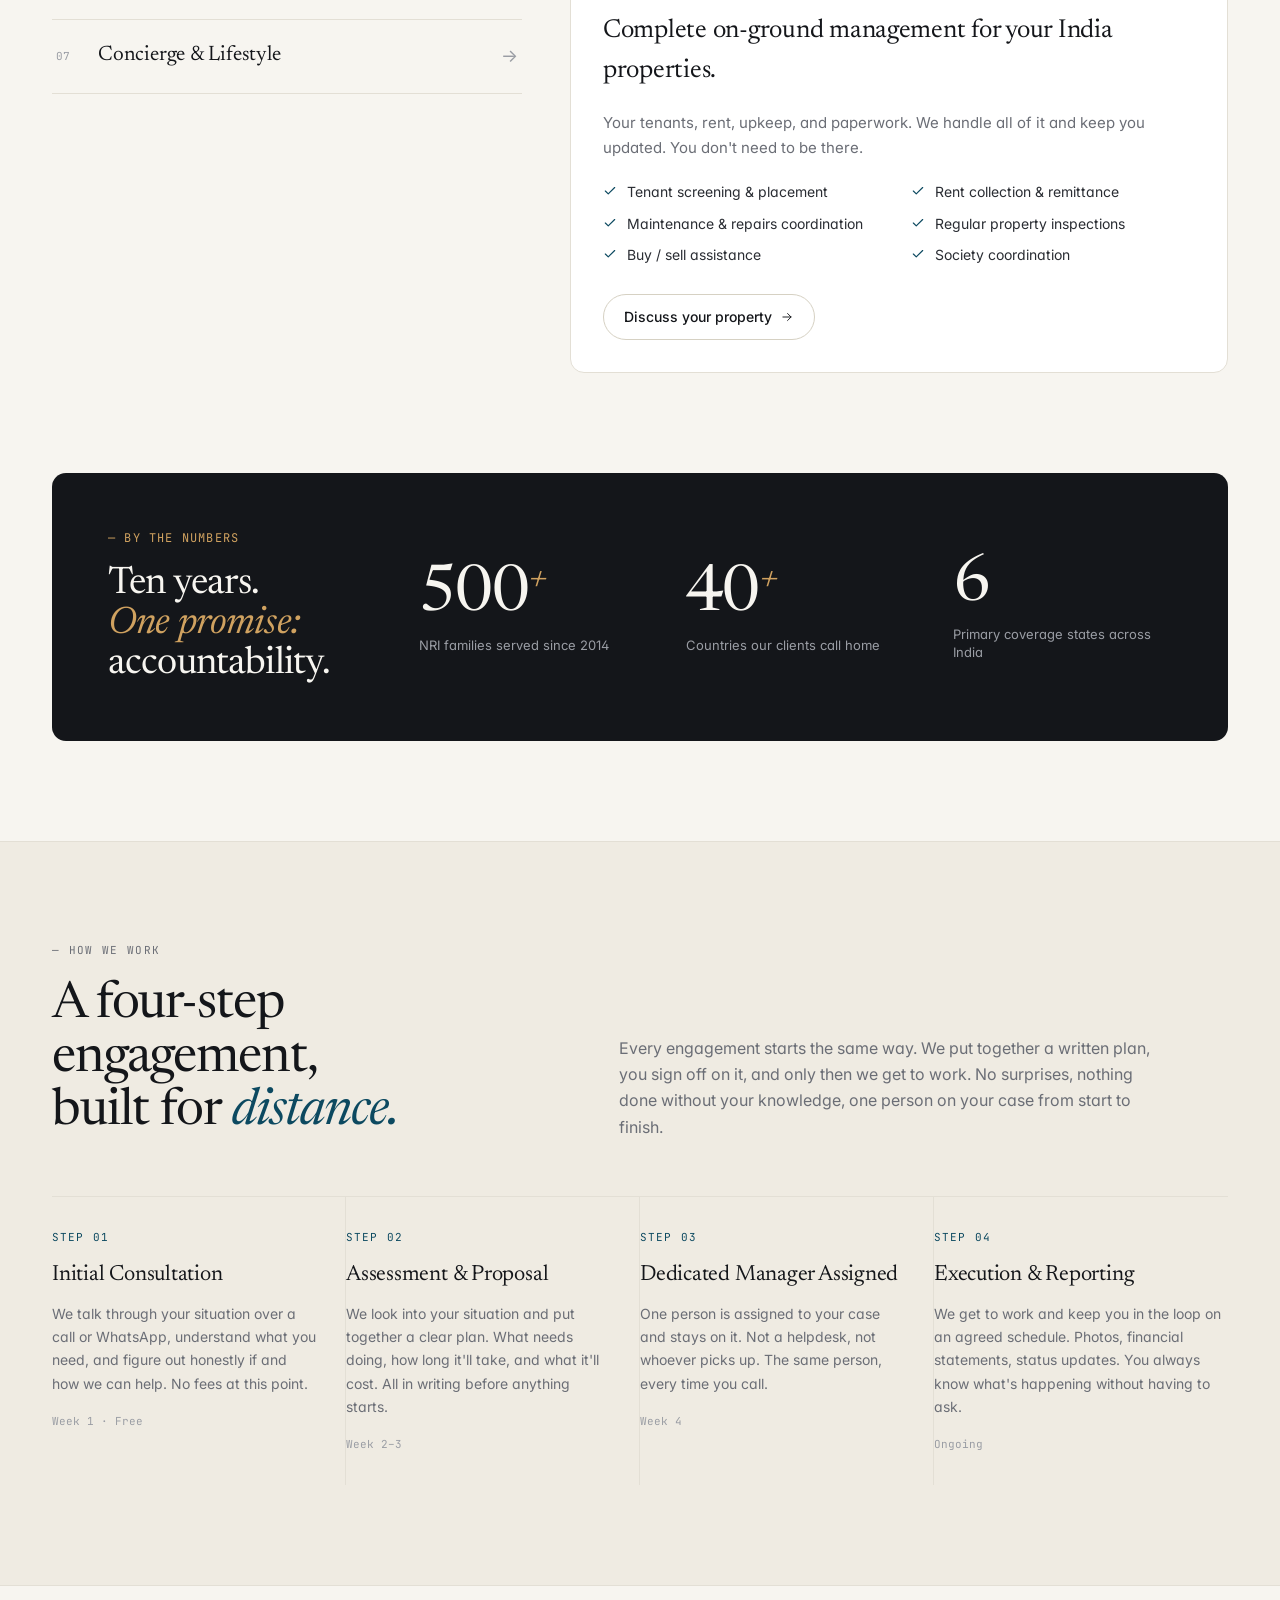
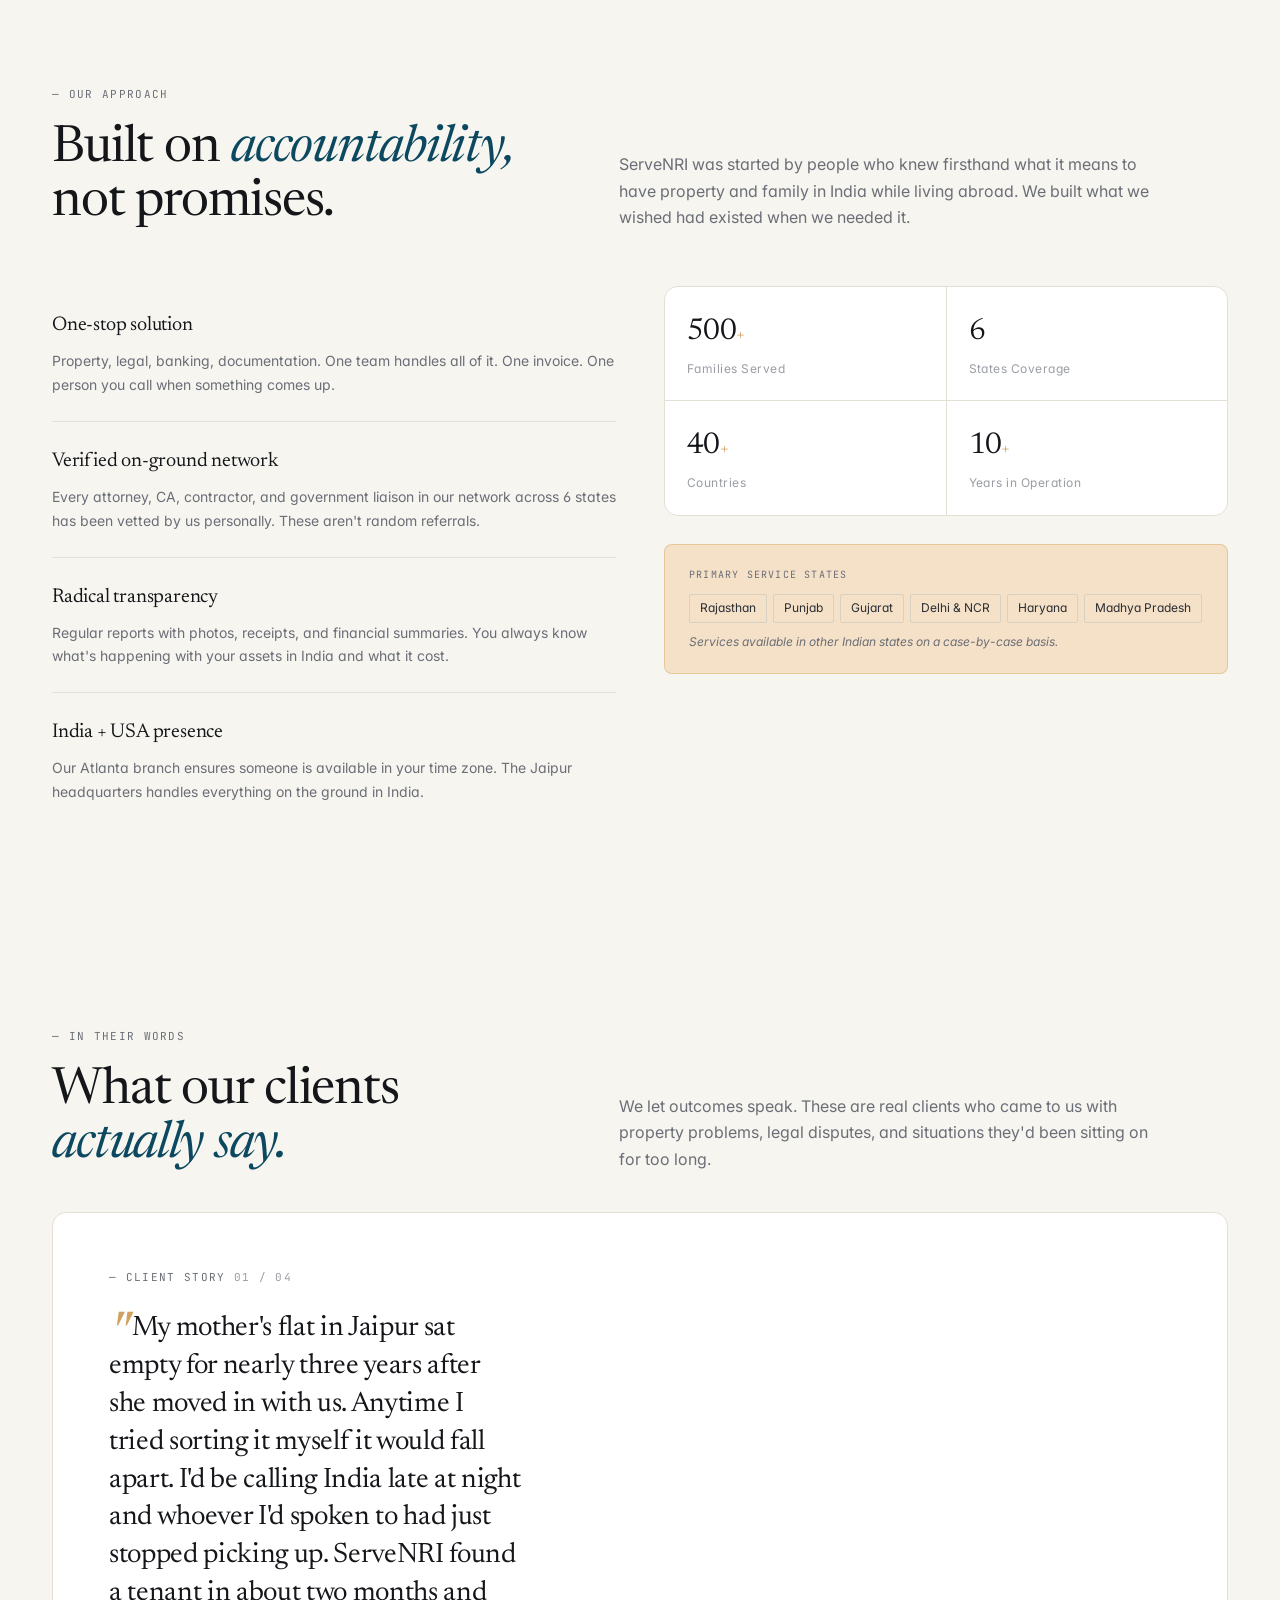
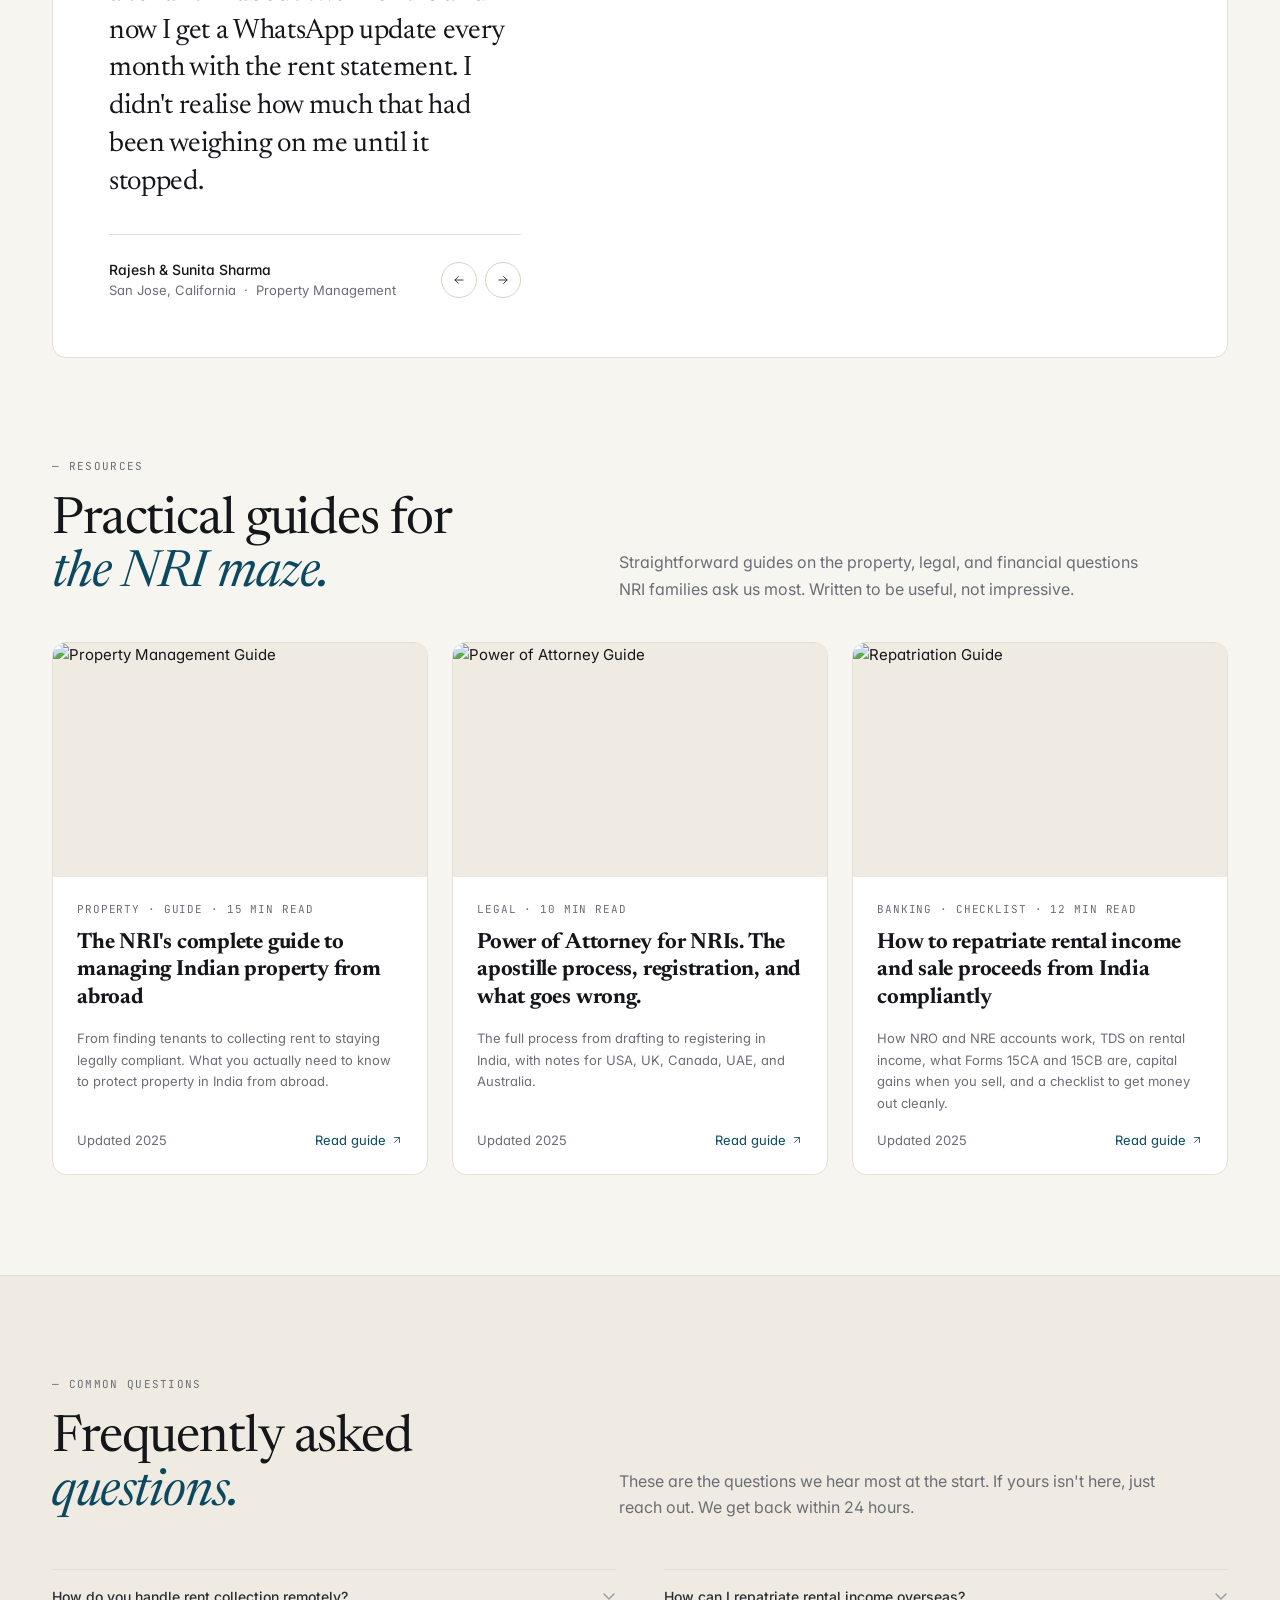
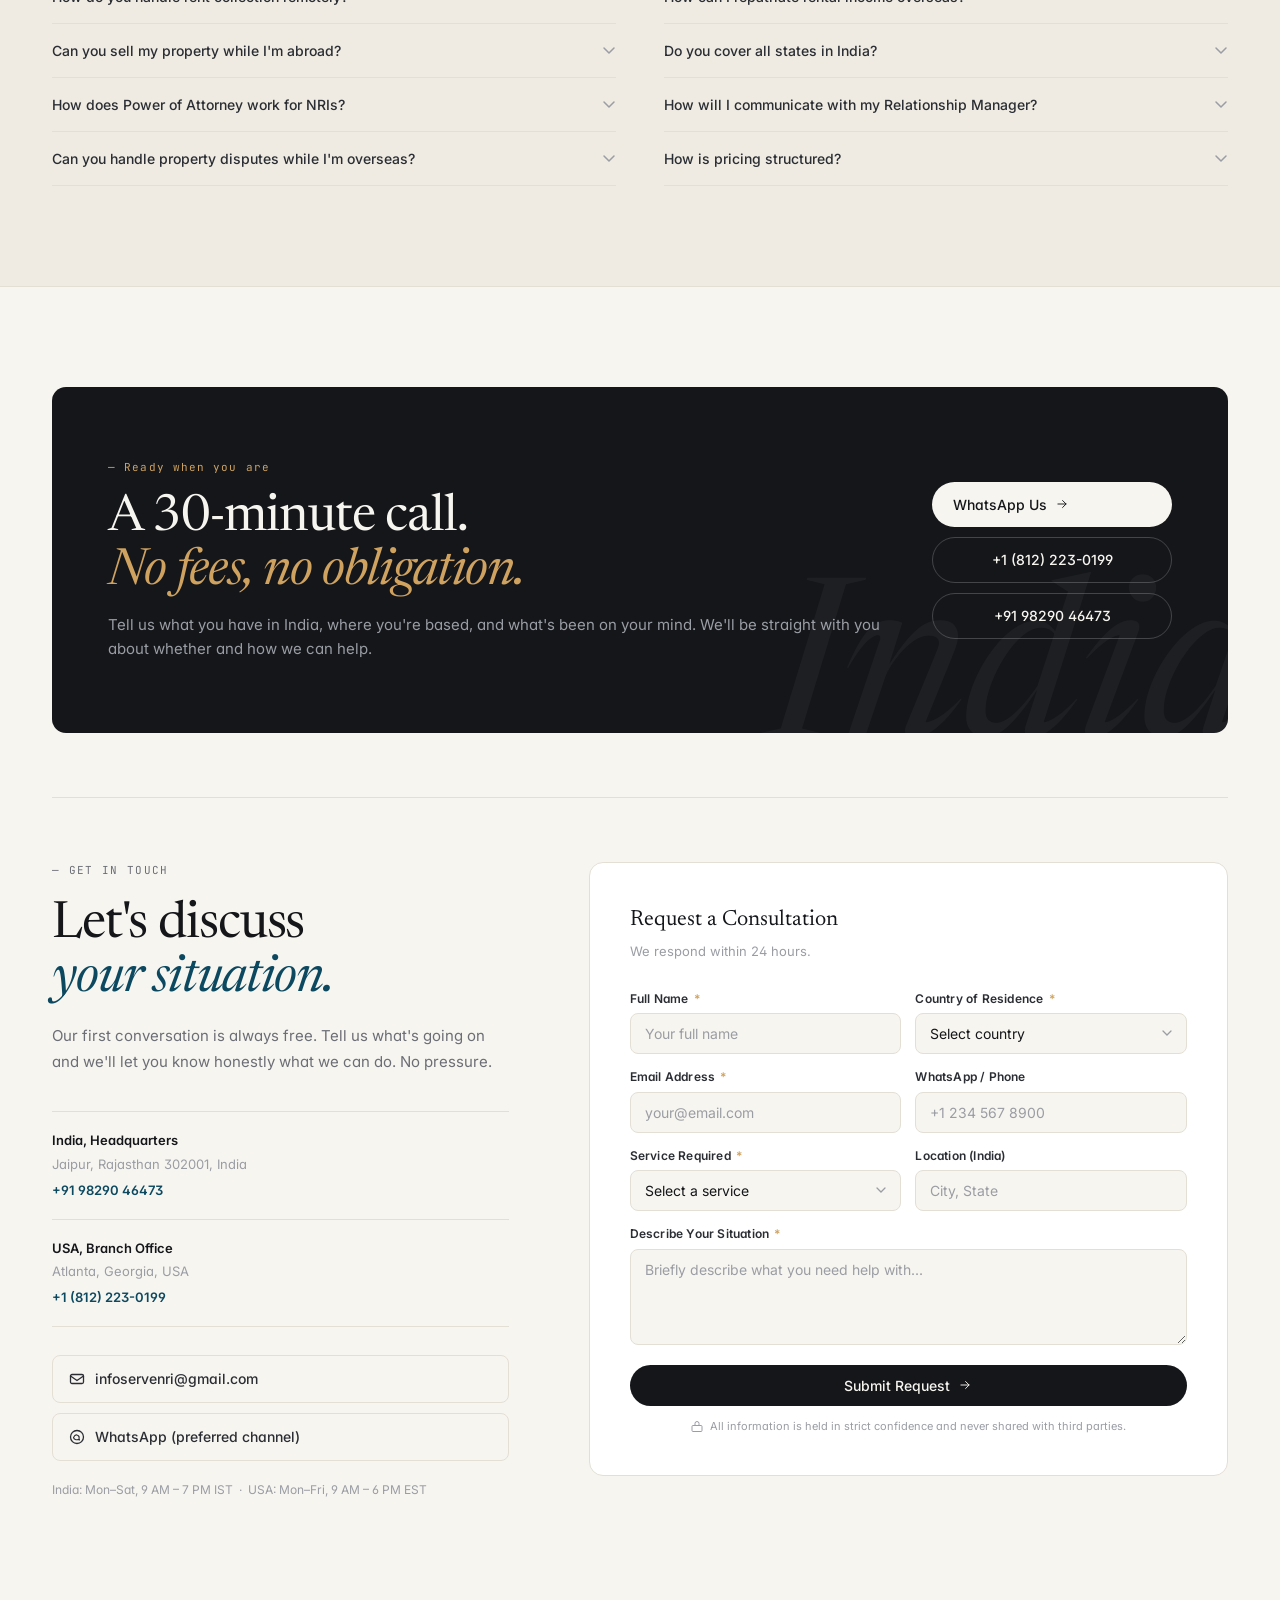
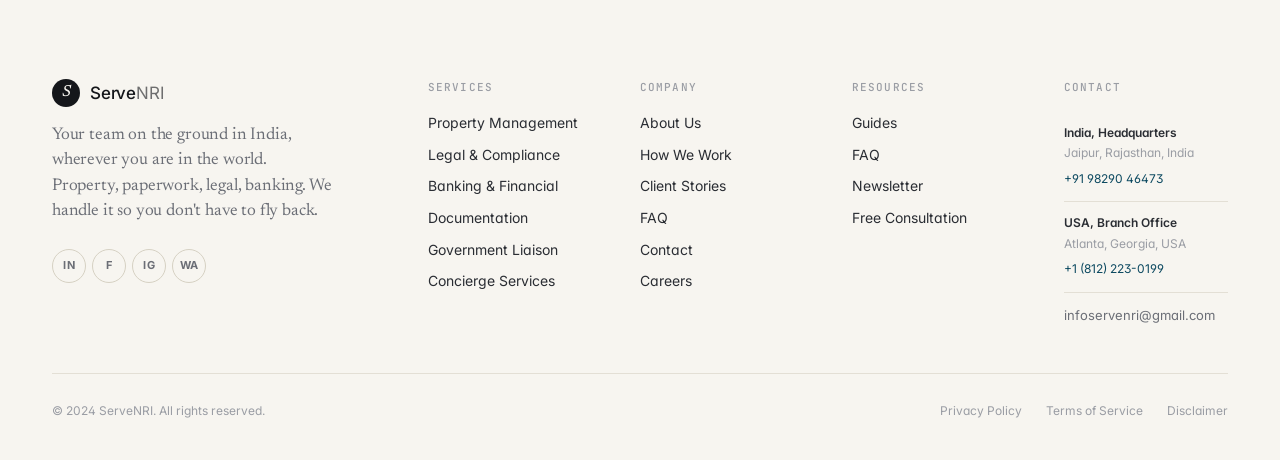
==== commit 10c213cf: "feat: add Legalisation & Attestation as service 03, renumber rest" ====
--- a/index.html
+++ b/index.html
@@ -185,30 +185,37 @@
           </div>
           <span class="svc-arrow">→</span>
         </div>
+        <div class="svc-row" data-svc="attestation" role="tab" tabindex="0" aria-selected="false">
+          <div class="svc-row-left">
+            <span class="svc-num">03</span>
+            <span class="svc-name">Legalisation &amp; Attestation</span>
+          </div>
+          <span class="svc-arrow">→</span>
+        </div>
         <div class="svc-row" data-svc="banking" role="tab" tabindex="0" aria-selected="false">
           <div class="svc-row-left">
-            <span class="svc-num">03</span>
+            <span class="svc-num">04</span>
             <span class="svc-name">Banking &amp; Financial</span>
           </div>
           <span class="svc-arrow">→</span>
         </div>
         <div class="svc-row" data-svc="documentation" role="tab" tabindex="0" aria-selected="false">
           <div class="svc-row-left">
-            <span class="svc-num">04</span>
+            <span class="svc-num">05</span>
             <span class="svc-name">Documentation</span>
           </div>
           <span class="svc-arrow">→</span>
         </div>
         <div class="svc-row" data-svc="government" role="tab" tabindex="0" aria-selected="false">
           <div class="svc-row-left">
-            <span class="svc-num">05</span>
+            <span class="svc-num">06</span>
             <span class="svc-name">Government Liaison</span>
           </div>
           <span class="svc-arrow">→</span>
         </div>
         <div class="svc-row" data-svc="lifestyle" role="tab" tabindex="0" aria-selected="false">
           <div class="svc-row-left">
-            <span class="svc-num">06</span>
+            <span class="svc-num">07</span>
             <span class="svc-name">Concierge &amp; Lifestyle</span>
           </div>
           <span class="svc-arrow">→</span>
@@ -284,13 +291,34 @@
           <a href="#contact" class="btn btn-ghost" style="align-self:flex-start;margin-top:8px">Discuss legal support <svg width="14" height="14" viewBox="0 0 24 24" fill="none" stroke="currentColor" stroke-width="1.6" stroke-linecap="round" stroke-linejoin="round"><path d="M5 12h14M13 6l6 6-6 6"/></svg></a>
         </div>
 
-        <!-- 03 Banking -->
+        <!-- 03 Legalisation & Attestation -->
+        <div class="svc-panel" data-panel="attestation">
+          <div class="svc-detail-img">
+            <img src="https://images.unsplash.com/photo-1589829545856-d10d557cf95f?w=1200&q=80" alt="Legalisation and Attestation" loading="lazy" />
+          </div>
+          <div style="display:flex;align-items:center;gap:14px">
+            <span class="svc-detail-tag">03 / Legalisation &amp; Attestation</span>
+          </div>
+          <h4>Your Indian documents authenticated for use anywhere in the world.</h4>
+          <p>We handle the full apostille and attestation chain on your behalf. Notary, state HRD, MEA, and embassy — whichever your destination country requires, we get it done without you needing to fly back.</p>
+          <div class="svc-checks">
+            <div class="svc-check"><svg class="svc-check-icon" width="14" height="14" viewBox="0 0 24 24" fill="none" stroke="currentColor" stroke-width="2" stroke-linecap="round" stroke-linejoin="round"><path d="M20 6L9 17l-5-5"/></svg><span>MEA Apostille (Hague Convention countries)</span></div>
+            <div class="svc-check"><svg class="svc-check-icon" width="14" height="14" viewBox="0 0 24 24" fill="none" stroke="currentColor" stroke-width="2" stroke-linecap="round" stroke-linejoin="round"><path d="M20 6L9 17l-5-5"/></svg><span>Embassy / consulate legalisation</span></div>
+            <div class="svc-check"><svg class="svc-check-icon" width="14" height="14" viewBox="0 0 24 24" fill="none" stroke="currentColor" stroke-width="2" stroke-linecap="round" stroke-linejoin="round"><path d="M20 6L9 17l-5-5"/></svg><span>HRD &amp; state government attestation</span></div>
+            <div class="svc-check"><svg class="svc-check-icon" width="14" height="14" viewBox="0 0 24 24" fill="none" stroke="currentColor" stroke-width="2" stroke-linecap="round" stroke-linejoin="round"><path d="M20 6L9 17l-5-5"/></svg><span>Notary attestation</span></div>
+            <div class="svc-check"><svg class="svc-check-icon" width="14" height="14" viewBox="0 0 24 24" fill="none" stroke="currentColor" stroke-width="2" stroke-linecap="round" stroke-linejoin="round"><path d="M20 6L9 17l-5-5"/></svg><span>Marriage, birth &amp; educational certificates</span></div>
+            <div class="svc-check"><svg class="svc-check-icon" width="14" height="14" viewBox="0 0 24 24" fill="none" stroke="currentColor" stroke-width="2" stroke-linecap="round" stroke-linejoin="round"><path d="M20 6L9 17l-5-5"/></svg><span>Commercial &amp; property document authentication</span></div>
+          </div>
+          <a href="#contact" class="btn btn-ghost" style="align-self:flex-start;margin-top:8px">Discuss attestation needs <svg width="14" height="14" viewBox="0 0 24 24" fill="none" stroke="currentColor" stroke-width="1.6" stroke-linecap="round" stroke-linejoin="round"><path d="M5 12h14M13 6l6 6-6 6"/></svg></a>
+        </div>
+
+        <!-- 04 Banking -->
         <div class="svc-panel" data-panel="banking">
           <div class="svc-detail-img">
             <img src="https://images.unsplash.com/photo-1601597111158-2fceff292cdc?w=1200&q=80" alt="Banking Services" loading="lazy" />
           </div>
           <div style="display:flex;align-items:center;gap:14px">
-            <span class="svc-detail-tag">03 / Banking &amp; Financial</span>
+            <span class="svc-detail-tag">04 / Banking &amp; Financial</span>
           </div>
           <h4>Your India banking handled so the money actually reaches you.</h4>
           <p>We manage your NRO/NRE accounts, FEMA compliance, rent transfers, and tax filings. Your India finances stay clean and your money reaches you.</p>
@@ -305,13 +333,13 @@
           <a href="#contact" class="btn btn-ghost" style="align-self:flex-start;margin-top:8px">Discuss financial services <svg width="14" height="14" viewBox="0 0 24 24" fill="none" stroke="currentColor" stroke-width="1.6" stroke-linecap="round" stroke-linejoin="round"><path d="M5 12h14M13 6l6 6-6 6"/></svg></a>
         </div>
 
-        <!-- 04 Documentation -->
+        <!-- 05 Documentation -->
         <div class="svc-panel" data-panel="documentation">
           <div class="svc-detail-img">
             <img src="https://images.unsplash.com/photo-1554224155-6726b3ff858f?w=1200&q=80" alt="Documentation" loading="lazy" />
           </div>
           <div style="display:flex;align-items:center;gap:14px">
-            <span class="svc-detail-tag">04 / Documentation</span>
+            <span class="svc-detail-tag">05 / Documentation</span>
           </div>
           <h4>Every certificate tracked, every office followed up with.</h4>
           <p>One missing document can hold up a transaction worth crores. We chase every certificate, follow up at every office, and make sure nothing slips.</p>
@@ -326,13 +354,13 @@
           <a href="#contact" class="btn btn-ghost" style="align-self:flex-start;margin-top:8px">Discuss documentation <svg width="14" height="14" viewBox="0 0 24 24" fill="none" stroke="currentColor" stroke-width="1.6" stroke-linecap="round" stroke-linejoin="round"><path d="M5 12h14M13 6l6 6-6 6"/></svg></a>
         </div>
 
-        <!-- 05 Government -->
+        <!-- 06 Government -->
         <div class="svc-panel" data-panel="government">
           <div class="svc-detail-img">
             <img src="https://images.unsplash.com/photo-1568605117036-5fe5e7bab0b7?w=1200&q=80" alt="Government Liaison" loading="lazy" />
           </div>
           <div style="display:flex;align-items:center;gap:14px">
-            <span class="svc-detail-tag">05 / Government Liaison</span>
+            <span class="svc-detail-tag">06 / Government Liaison</span>
           </div>
           <h4>We navigate India's government offices so you don't have to.</h4>
           <p>Government offices, approvals, and administrative processes handled by our team. You don't need to fly back to stand in a queue.</p>
@@ -347,13 +375,13 @@
           <a href="#contact" class="btn btn-ghost" style="align-self:flex-start;margin-top:8px">Discuss government services <svg width="14" height="14" viewBox="0 0 24 24" fill="none" stroke="currentColor" stroke-width="1.6" stroke-linecap="round" stroke-linejoin="round"><path d="M5 12h14M13 6l6 6-6 6"/></svg></a>
         </div>
 
-        <!-- 06 Lifestyle -->
+        <!-- 07 Lifestyle -->
         <div class="svc-panel" data-panel="lifestyle">
           <div class="svc-detail-img">
             <img src="https://images.unsplash.com/photo-1484627147104-f5197bcd6651?w=1200&q=80" alt="Concierge Services" loading="lazy" />
           </div>
           <div style="display:flex;align-items:center;gap:14px">
-            <span class="svc-detail-tag">06 / Concierge &amp; Lifestyle</span>
+            <span class="svc-detail-tag">07 / Concierge &amp; Lifestyle</span>
           </div>
           <h4>Whatever the situation needs, we handle it.</h4>
           <p>When something comes up that doesn't fit a category, we still deal with it. Relocation, property setup, emergencies. Whatever your situation calls for.</p>
